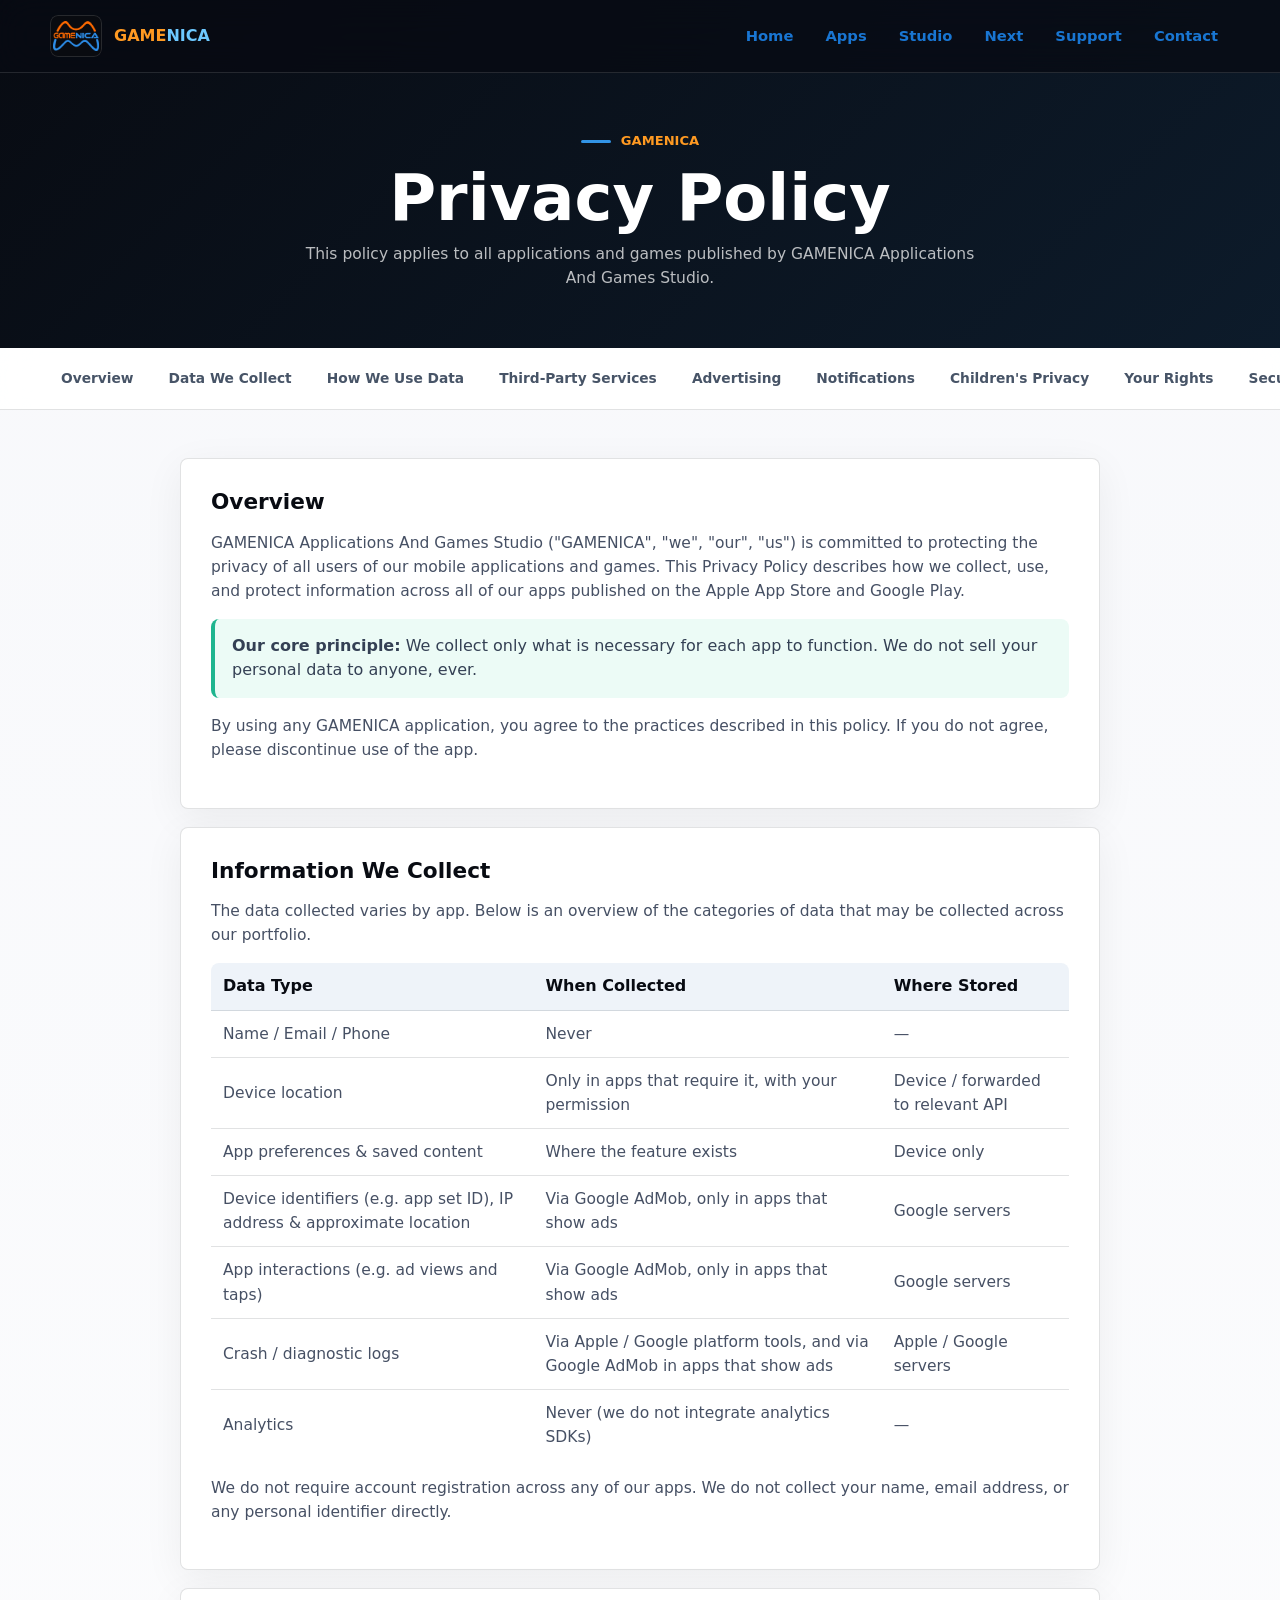
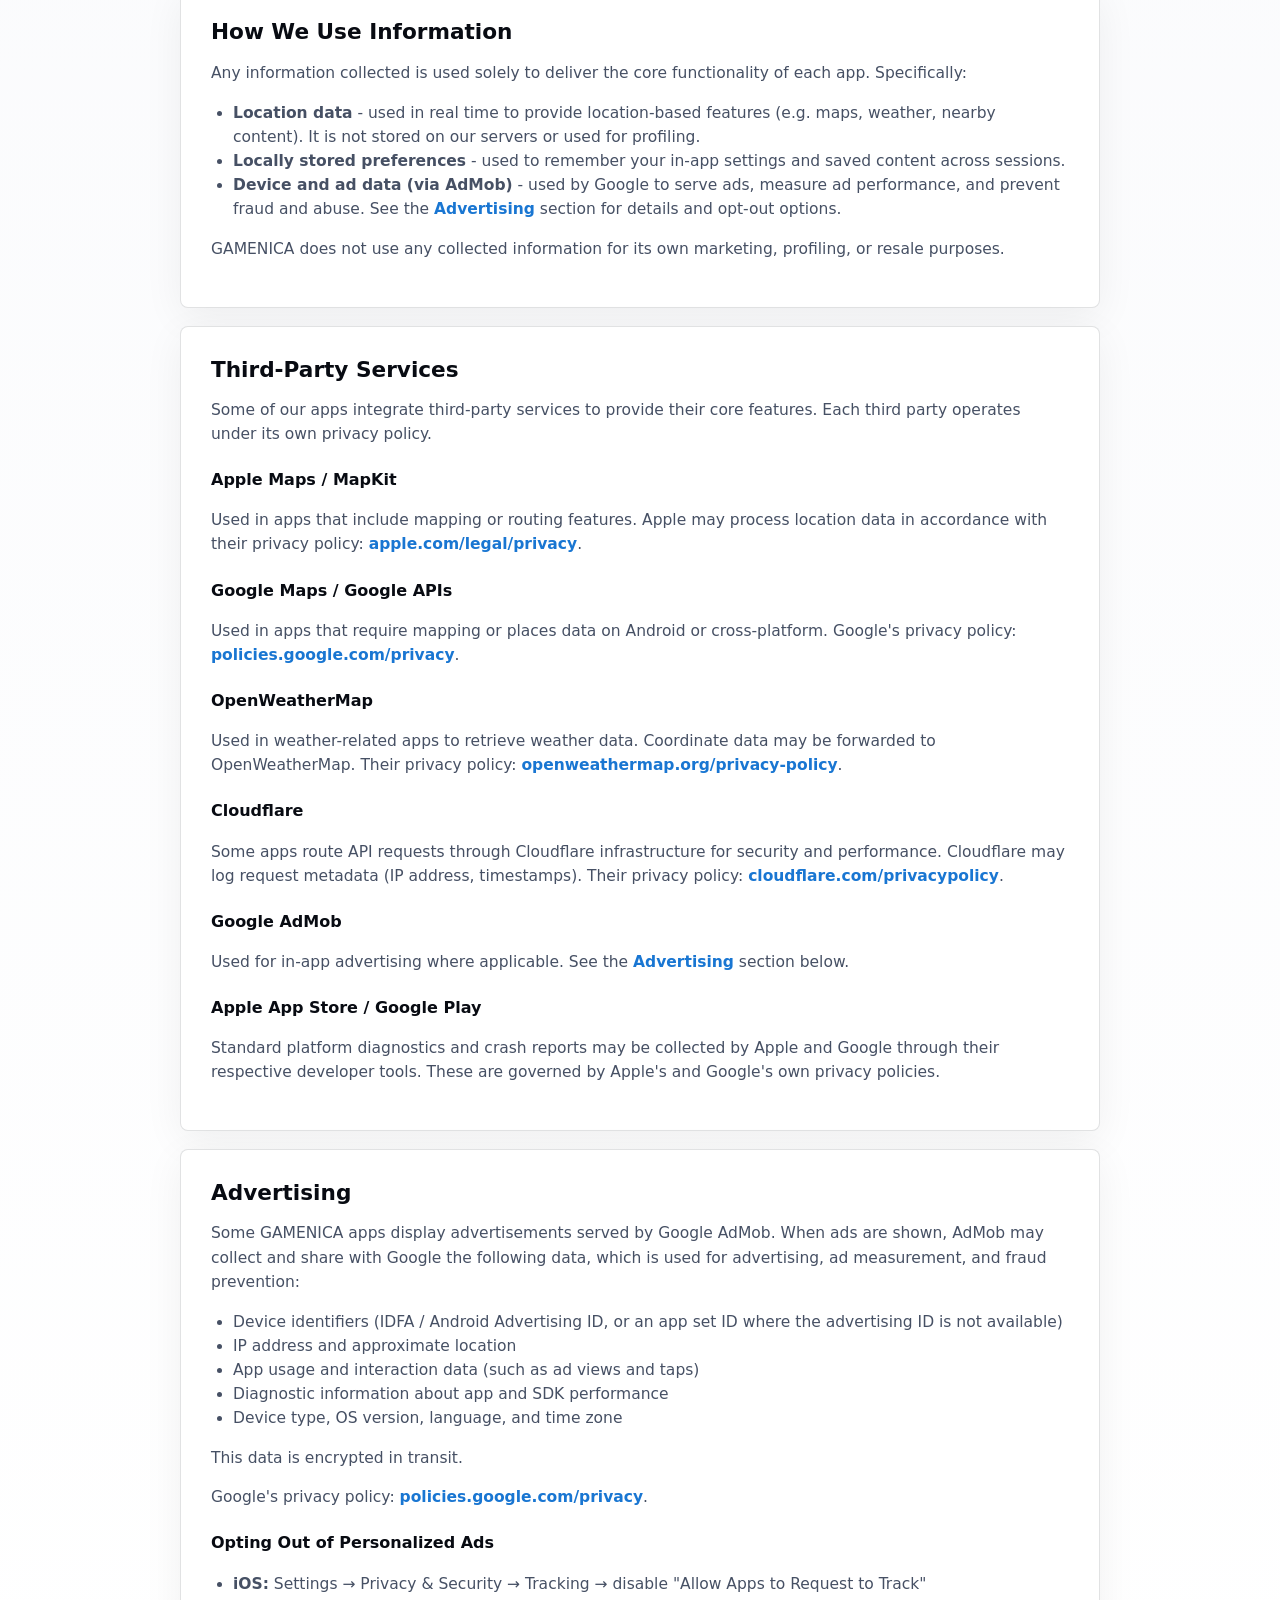
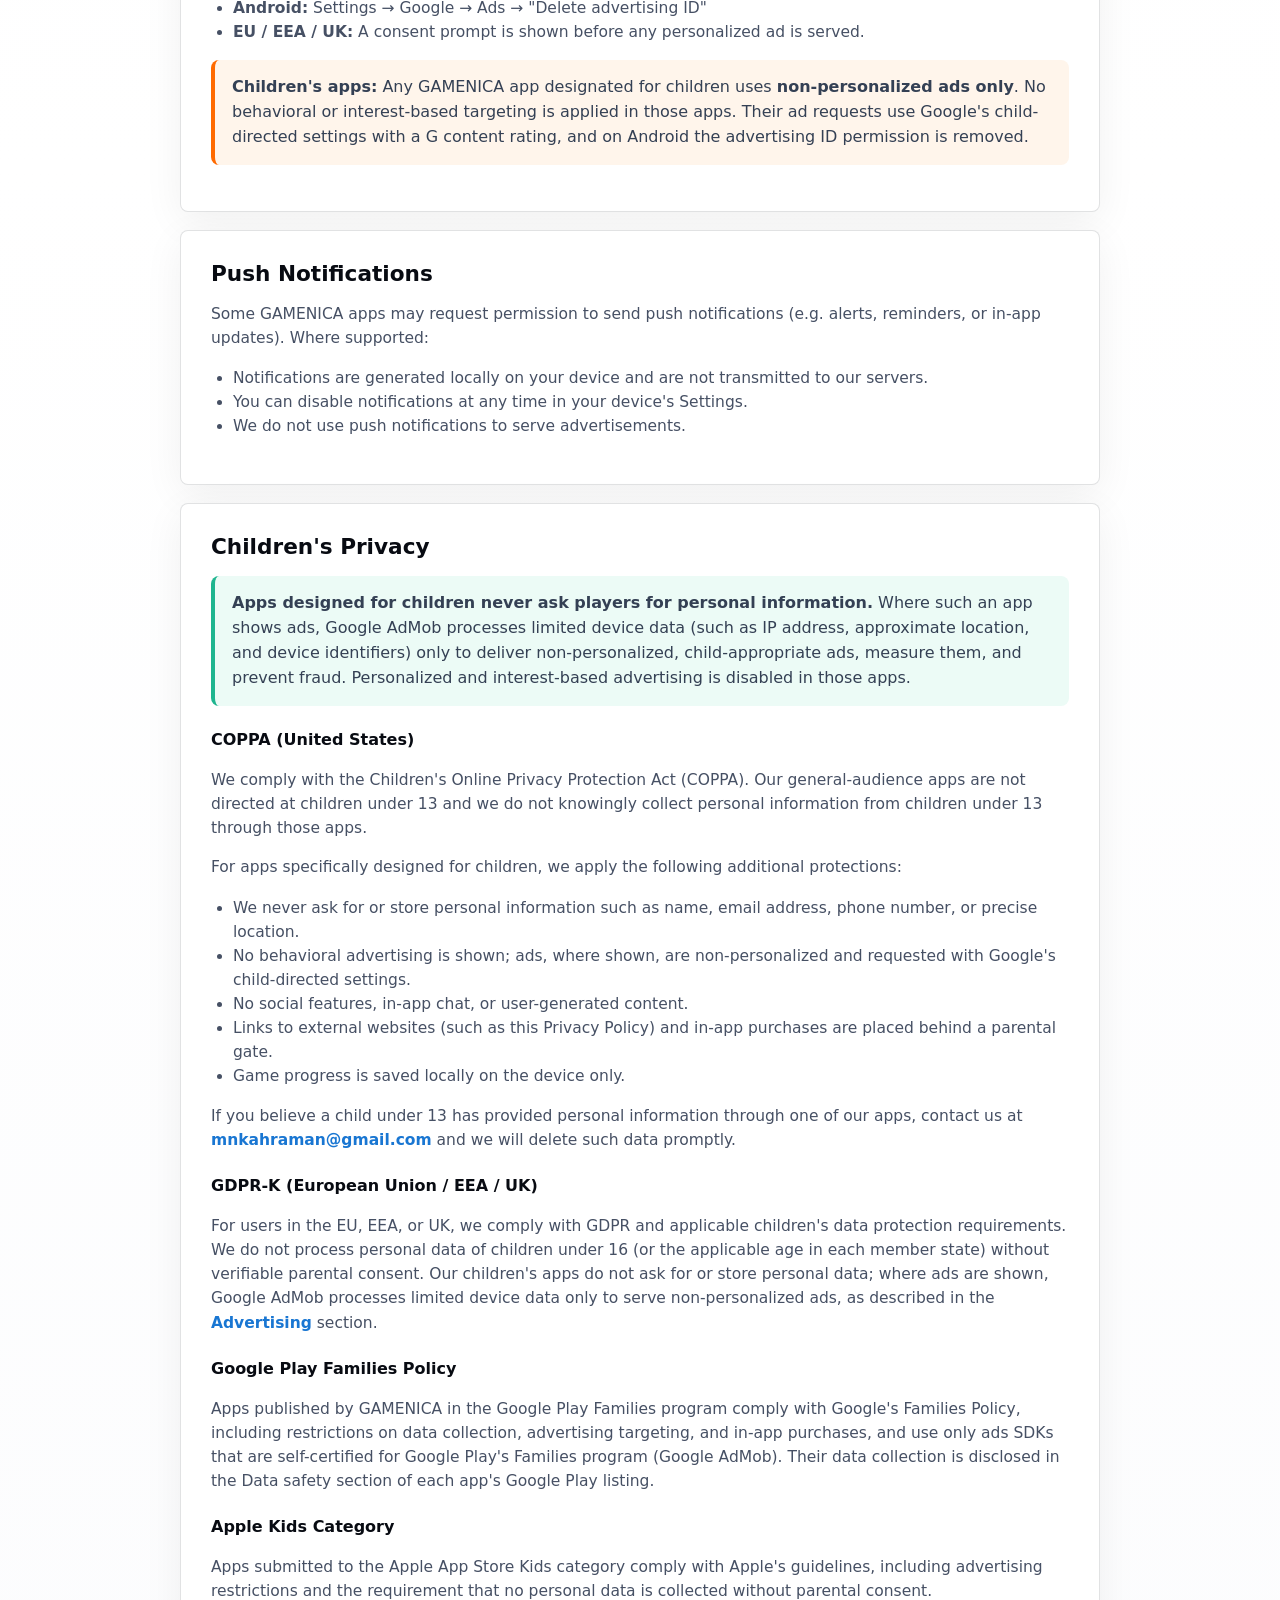
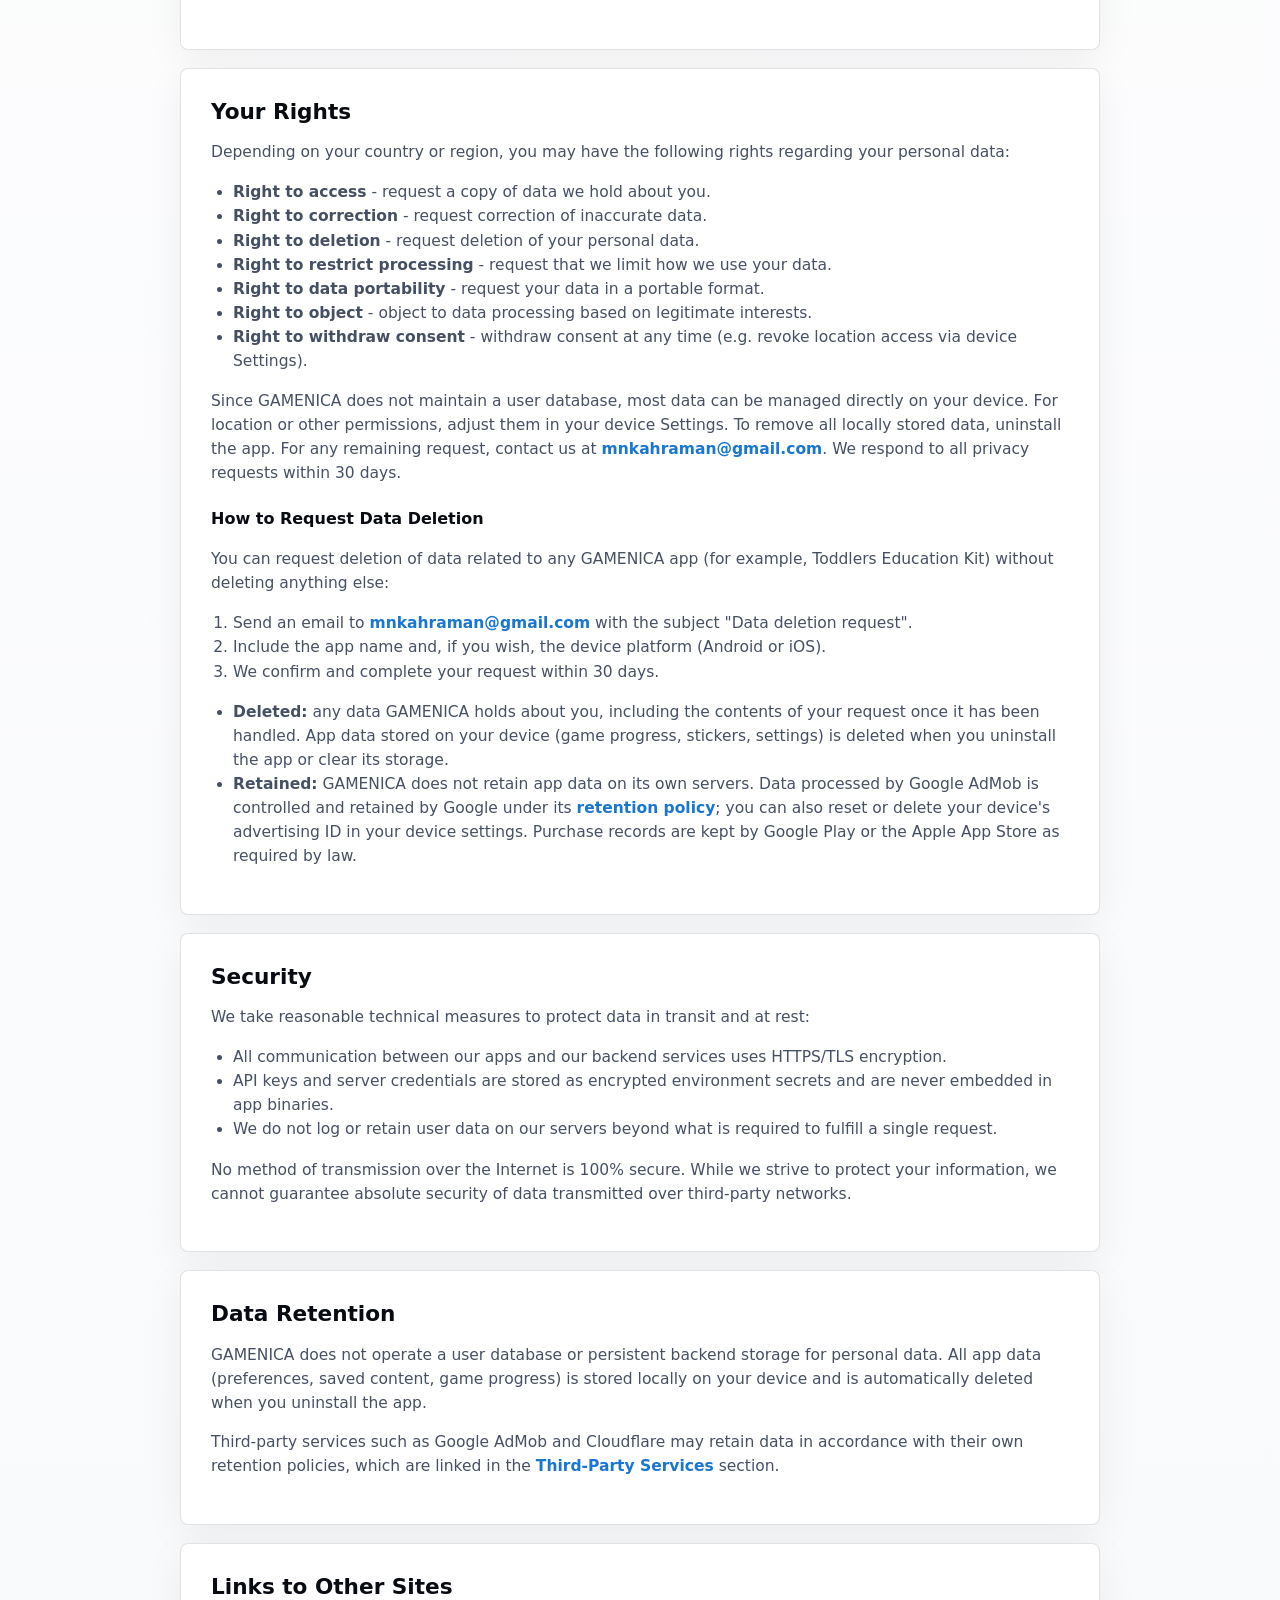
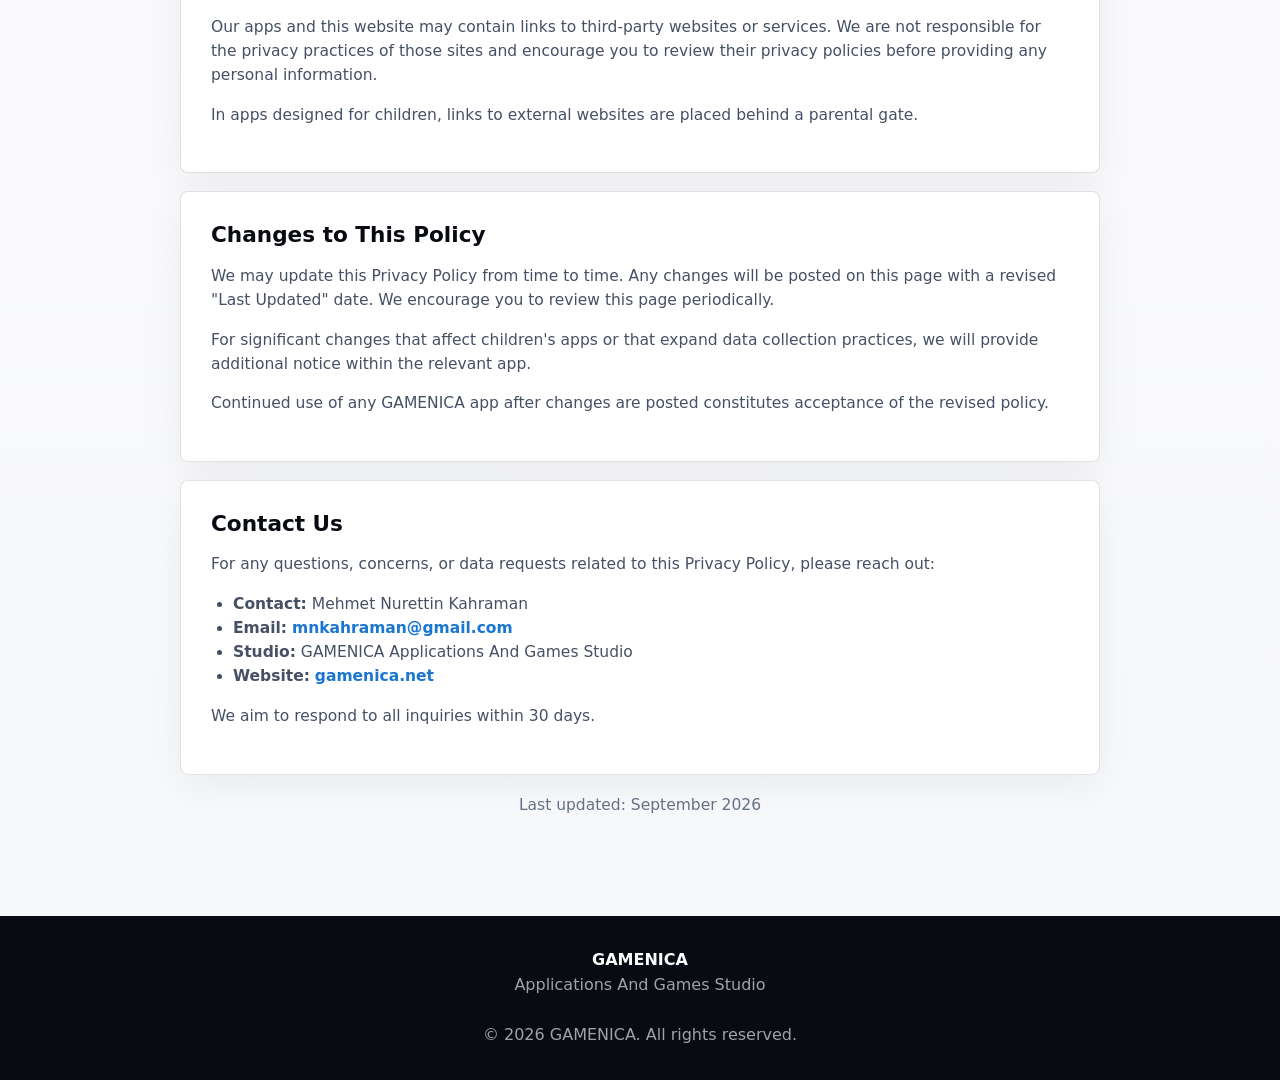
==== privacy-policy/index.html @ 8a1e7c51 "Privacy policy: align children's data wording with AdMob data disclosure - Children's apps: "collect" ====
<!DOCTYPE html>
<html lang="en">
<head>
  <meta charset="UTF-8" />
  <meta name="viewport" content="width=device-width, initial-scale=1.0" />
  <title>Privacy Policy | GAMENICA Applications And Games Studio</title>
  <link rel="icon" href="/gamenica1-Photoroom.png" type="image/png" />
  <link rel="apple-touch-icon" href="/gamenica1-Photoroom.png" />
  <link rel="stylesheet" href="/assets/site.css" />
</head>
<body class="privacy-page">

<header class="topbar" aria-label="Site header">
  <div class="topbar-inner">
    <a class="brand" href="/" aria-label="GAMENICA home">
      <img class="brand-mark brand-mark-logo" src="/gamenica1-Photoroom.png" alt="" />
      <span class="brand-word"><strong>GAME</strong><strong>NICA</strong></span>
    </a>
    <button class="menu-toggle" type="button" aria-label="Menu" aria-expanded="false" data-menu-toggle>
      <span></span>
    </button>
    <nav class="nav-links" aria-label="Primary navigation" data-nav-links>
      <a href="/">Home</a>
      <a href="/#apps">Apps</a>
      <a href="/#studio">Studio</a>
      <a href="/#next">Next</a>
      <a href="/support/">Support</a>
      <a href="#contact">Contact</a>
    </nav>
  </div>
</header>

<header class="privacy-hero">
  <div class="studio">GAMENICA</div>
  <h1>Privacy Policy</h1>
  <p>This policy applies to all applications and games published by GAMENICA Applications And Games Studio.</p>
</header>

<nav class="policy-nav">
  <a href="#overview">Overview</a>
  <a href="#data-collected">Data We Collect</a>
  <a href="#how-we-use">How We Use Data</a>
  <a href="#third-party">Third-Party Services</a>
  <a href="#advertising">Advertising</a>
  <a href="#notifications">Notifications</a>
  <a href="#childrens-privacy">Children's Privacy</a>
  <a href="#your-rights">Your Rights</a>
  <a href="#security">Security</a>
  <a href="#contact">Contact</a>
</nav>

<div class="container">

  <!-- OVERVIEW -->
  <div class="section" id="overview">
    <h2>Overview</h2>
    <p>GAMENICA Applications And Games Studio ("GAMENICA", "we", "our", "us") is committed to protecting the privacy of all users of our mobile applications and games. This Privacy Policy describes how we collect, use, and protect information across all of our apps published on the Apple App Store and Google Play.</p>
    <div class="highlight-box green">
      <strong>Our core principle:</strong> We collect only what is necessary for each app to function. We do not sell your personal data to anyone, ever.
    </div>
    <p>By using any GAMENICA application, you agree to the practices described in this policy. If you do not agree, please discontinue use of the app.</p>
  </div>

  <!-- DATA WE COLLECT -->
  <div class="section" id="data-collected">
    <h2>Information We Collect</h2>
    <p>The data collected varies by app. Below is an overview of the categories of data that may be collected across our portfolio.</p>

    <table>
      <tr>
        <th>Data Type</th>
        <th>When Collected</th>
        <th>Where Stored</th>
      </tr>
      <tr>
        <td>Name / Email / Phone</td>
        <td>Never</td>
        <td>&mdash;</td>
      </tr>
      <tr>
        <td>Device location</td>
        <td>Only in apps that require it, with your permission</td>
        <td>Device / forwarded to relevant API</td>
      </tr>
      <tr>
        <td>App preferences &amp; saved content</td>
        <td>Where the feature exists</td>
        <td>Device only</td>
      </tr>
      <tr>
        <td>Device identifiers (e.g. app set ID), IP address &amp; approximate location</td>
        <td>Via Google AdMob, only in apps that show ads</td>
        <td>Google servers</td>
      </tr>
      <tr>
        <td>App interactions (e.g. ad views and taps)</td>
        <td>Via Google AdMob, only in apps that show ads</td>
        <td>Google servers</td>
      </tr>
      <tr>
        <td>Crash / diagnostic logs</td>
        <td>Via Apple / Google platform tools, and via Google AdMob in apps that show ads</td>
        <td>Apple / Google servers</td>
      </tr>
      <tr>
        <td>Analytics</td>
        <td>Never (we do not integrate analytics SDKs)</td>
        <td>&mdash;</td>
      </tr>
    </table>

    <p>We do not require account registration across any of our apps. We do not collect your name, email address, or any personal identifier directly.</p>
  </div>

  <!-- HOW WE USE DATA -->
  <div class="section" id="how-we-use">
    <h2>How We Use Information</h2>
    <p>Any information collected is used solely to deliver the core functionality of each app. Specifically:</p>
    <ul>
      <li><strong>Location data</strong> - used in real time to provide location-based features (e.g. maps, weather, nearby content). It is not stored on our servers or used for profiling.</li>
      <li><strong>Locally stored preferences</strong> - used to remember your in-app settings and saved content across sessions.</li>
      <li><strong>Device and ad data (via AdMob)</strong> - used by Google to serve ads, measure ad performance, and prevent fraud and abuse. See the <a href="#advertising">Advertising</a> section for details and opt-out options.</li>
    </ul>
    <p>GAMENICA does not use any collected information for its own marketing, profiling, or resale purposes.</p>
  </div>

  <!-- THIRD-PARTY SERVICES -->
  <div class="section" id="third-party">
    <h2>Third-Party Services</h2>
    <p>Some of our apps integrate third-party services to provide their core features. Each third party operates under its own privacy policy.</p>

    <h3>Apple Maps / MapKit</h3>
    <p>Used in apps that include mapping or routing features. Apple may process location data in accordance with their privacy policy: <a href="https://www.apple.com/legal/privacy" target="_blank" rel="noopener">apple.com/legal/privacy</a>.</p>

    <h3>Google Maps / Google APIs</h3>
    <p>Used in apps that require mapping or places data on Android or cross-platform. Google's privacy policy: <a href="https://policies.google.com/privacy" target="_blank" rel="noopener">policies.google.com/privacy</a>.</p>

    <h3>OpenWeatherMap</h3>
    <p>Used in weather-related apps to retrieve weather data. Coordinate data may be forwarded to OpenWeatherMap. Their privacy policy: <a href="https://openweathermap.org/privacy-policy" target="_blank" rel="noopener">openweathermap.org/privacy-policy</a>.</p>

    <h3>Cloudflare</h3>
    <p>Some apps route API requests through Cloudflare infrastructure for security and performance. Cloudflare may log request metadata (IP address, timestamps). Their privacy policy: <a href="https://www.cloudflare.com/privacypolicy/" target="_blank" rel="noopener">cloudflare.com/privacypolicy</a>.</p>

    <h3>Google AdMob</h3>
    <p>Used for in-app advertising where applicable. See the <a href="#advertising">Advertising</a> section below.</p>

    <h3>Apple App Store / Google Play</h3>
    <p>Standard platform diagnostics and crash reports may be collected by Apple and Google through their respective developer tools. These are governed by Apple's and Google's own privacy policies.</p>
  </div>

  <!-- ADVERTISING -->
  <div class="section" id="advertising">
    <h2>Advertising</h2>
    <p>Some GAMENICA apps display advertisements served by Google AdMob. When ads are shown, AdMob may collect and share with Google the following data, which is used for advertising, ad measurement, and fraud prevention:</p>
    <ul>
      <li>Device identifiers (IDFA / Android Advertising ID, or an app set ID where the advertising ID is not available)</li>
      <li>IP address and approximate location</li>
      <li>App usage and interaction data (such as ad views and taps)</li>
      <li>Diagnostic information about app and SDK performance</li>
      <li>Device type, OS version, language, and time zone</li>
    </ul>
    <p>This data is encrypted in transit.</p>
    <p>Google's privacy policy: <a href="https://policies.google.com/privacy" target="_blank" rel="noopener">policies.google.com/privacy</a>.</p>

    <h3>Opting Out of Personalized Ads</h3>
    <ul>
      <li><strong>iOS:</strong> Settings &rarr; Privacy &amp; Security &rarr; Tracking &rarr; disable "Allow Apps to Request to Track"</li>
      <li><strong>Android:</strong> Settings &rarr; Google &rarr; Ads &rarr; "Delete advertising ID"</li>
      <li><strong>EU / EEA / UK:</strong> A consent prompt is shown before any personalized ad is served.</li>
    </ul>

    <div class="highlight-box orange">
      <strong>Children's apps:</strong> Any GAMENICA app designated for children uses <strong>non-personalized ads only</strong>. No behavioral or interest-based targeting is applied in those apps. Their ad requests use Google's child-directed settings with a G content rating, and on Android the advertising ID permission is removed.
    </div>
  </div>

  <!-- NOTIFICATIONS -->
  <div class="section" id="notifications">
    <h2>Push Notifications</h2>
    <p>Some GAMENICA apps may request permission to send push notifications (e.g. alerts, reminders, or in-app updates). Where supported:</p>
    <ul>
      <li>Notifications are generated locally on your device and are not transmitted to our servers.</li>
      <li>You can disable notifications at any time in your device's Settings.</li>
      <li>We do not use push notifications to serve advertisements.</li>
    </ul>
  </div>

  <!-- CHILDREN'S PRIVACY -->
  <div class="section" id="childrens-privacy">
    <h2>Children's Privacy</h2>

    <div class="highlight-box green">
      <strong>Apps designed for children never ask players for personal information.</strong> Where such an app shows ads, Google AdMob processes limited device data (such as IP address, approximate location, and device identifiers) only to deliver non-personalized, child-appropriate ads, measure them, and prevent fraud. Personalized and interest-based advertising is disabled in those apps.
    </div>

    <h3>COPPA (United States)</h3>
    <p>We comply with the Children's Online Privacy Protection Act (COPPA). Our general-audience apps are not directed at children under 13 and we do not knowingly collect personal information from children under 13 through those apps.</p>
    <p>For apps specifically designed for children, we apply the following additional protections:</p>
    <ul>
      <li>We never ask for or store personal information such as name, email address, phone number, or precise location.</li>
      <li>No behavioral advertising is shown; ads, where shown, are non-personalized and requested with Google's child-directed settings.</li>
      <li>No social features, in-app chat, or user-generated content.</li>
      <li>Links to external websites (such as this Privacy Policy) and in-app purchases are placed behind a parental gate.</li>
      <li>Game progress is saved locally on the device only.</li>
    </ul>
    <p>If you believe a child under 13 has provided personal information through one of our apps, contact us at <a href="mailto:mnkahraman@gmail.com">mnkahraman@gmail.com</a> and we will delete such data promptly.</p>

    <h3>GDPR-K (European Union / EEA / UK)</h3>
    <p>For users in the EU, EEA, or UK, we comply with GDPR and applicable children's data protection requirements. We do not process personal data of children under 16 (or the applicable age in each member state) without verifiable parental consent. Our children's apps do not ask for or store personal data; where ads are shown, Google AdMob processes limited device data only to serve non-personalized ads, as described in the <a href="#advertising">Advertising</a> section.</p>

    <h3>Google Play Families Policy</h3>
    <p>Apps published by GAMENICA in the Google Play Families program comply with Google's Families Policy, including restrictions on data collection, advertising targeting, and in-app purchases, and use only ads SDKs that are self-certified for Google Play's Families program (Google AdMob). Their data collection is disclosed in the Data safety section of each app's Google Play listing.</p>

    <h3>Apple Kids Category</h3>
    <p>Apps submitted to the Apple App Store Kids category comply with Apple's guidelines, including advertising restrictions and the requirement that no personal data is collected without parental consent.</p>
  </div>

  <!-- YOUR RIGHTS -->
  <div class="section" id="your-rights">
    <h2>Your Rights</h2>
    <p>Depending on your country or region, you may have the following rights regarding your personal data:</p>
    <ul>
      <li><strong>Right to access</strong> - request a copy of data we hold about you.</li>
      <li><strong>Right to correction</strong> - request correction of inaccurate data.</li>
      <li><strong>Right to deletion</strong> - request deletion of your personal data.</li>
      <li><strong>Right to restrict processing</strong> - request that we limit how we use your data.</li>
      <li><strong>Right to data portability</strong> - request your data in a portable format.</li>
      <li><strong>Right to object</strong> - object to data processing based on legitimate interests.</li>
      <li><strong>Right to withdraw consent</strong> - withdraw consent at any time (e.g. revoke location access via device Settings).</li>
    </ul>
    <p>Since GAMENICA does not maintain a user database, most data can be managed directly on your device. For location or other permissions, adjust them in your device Settings. To remove all locally stored data, uninstall the app. For any remaining request, contact us at <a href="mailto:mnkahraman@gmail.com">mnkahraman@gmail.com</a>. We respond to all privacy requests within 30 days.</p>

    <h3 id="data-deletion">How to Request Data Deletion</h3>
    <p>You can request deletion of data related to any GAMENICA app (for example, Toddlers Education Kit) without deleting anything else:</p>
    <ol>
      <li>Send an email to <a href="mailto:mnkahraman@gmail.com?subject=Data%20deletion%20request">mnkahraman@gmail.com</a> with the subject "Data deletion request".</li>
      <li>Include the app name and, if you wish, the device platform (Android or iOS).</li>
      <li>We confirm and complete your request within 30 days.</li>
    </ol>
    <ul>
      <li><strong>Deleted:</strong> any data GAMENICA holds about you, including the contents of your request once it has been handled. App data stored on your device (game progress, stickers, settings) is deleted when you uninstall the app or clear its storage.</li>
      <li><strong>Retained:</strong> GAMENICA does not retain app data on its own servers. Data processed by Google AdMob is controlled and retained by Google under its <a href="https://policies.google.com/technologies/retention" target="_blank" rel="noopener">retention policy</a>; you can also reset or delete your device's advertising ID in your device settings. Purchase records are kept by Google Play or the Apple App Store as required by law.</li>
    </ul>
  </div>

  <!-- SECURITY -->
  <div class="section" id="security">
    <h2>Security</h2>
    <p>We take reasonable technical measures to protect data in transit and at rest:</p>
    <ul>
      <li>All communication between our apps and our backend services uses HTTPS/TLS encryption.</li>
      <li>API keys and server credentials are stored as encrypted environment secrets and are never embedded in app binaries.</li>
      <li>We do not log or retain user data on our servers beyond what is required to fulfill a single request.</li>
    </ul>
    <p>No method of transmission over the Internet is 100% secure. While we strive to protect your information, we cannot guarantee absolute security of data transmitted over third-party networks.</p>
  </div>

  <!-- DATA RETENTION -->
  <div class="section">
    <h2>Data Retention</h2>
    <p>GAMENICA does not operate a user database or persistent backend storage for personal data. All app data (preferences, saved content, game progress) is stored locally on your device and is automatically deleted when you uninstall the app.</p>
    <p>Third-party services such as Google AdMob and Cloudflare may retain data in accordance with their own retention policies, which are linked in the <a href="#third-party">Third-Party Services</a> section.</p>
  </div>

  <!-- EXTERNAL LINKS -->
  <div class="section">
    <h2>Links to Other Sites</h2>
    <p>Our apps and this website may contain links to third-party websites or services. We are not responsible for the privacy practices of those sites and encourage you to review their privacy policies before providing any personal information.</p>
    <p>In apps designed for children, links to external websites are placed behind a parental gate.</p>
  </div>

  <!-- CHANGES -->
  <div class="section">
    <h2>Changes to This Policy</h2>
    <p>We may update this Privacy Policy from time to time. Any changes will be posted on this page with a revised "Last Updated" date. We encourage you to review this page periodically.</p>
    <p>For significant changes that affect children's apps or that expand data collection practices, we will provide additional notice within the relevant app.</p>
    <p>Continued use of any GAMENICA app after changes are posted constitutes acceptance of the revised policy.</p>
  </div>

  <!-- CONTACT -->
  <div class="section" id="contact">
    <h2>Contact Us</h2>
    <p>For any questions, concerns, or data requests related to this Privacy Policy, please reach out:</p>
    <ul>
      <li><strong>Contact:</strong> Mehmet Nurettin Kahraman</li>
      <li><strong>Email:</strong> <a href="mailto:mnkahraman@gmail.com">mnkahraman@gmail.com</a></li>
      <li><strong>Studio:</strong> GAMENICA Applications And Games Studio</li>
      <li><strong>Website:</strong> <a href="https://gamenica.net" target="_blank" rel="noopener">gamenica.net</a></li>
    </ul>
    <p>We aim to respond to all inquiries within 30 days.</p>
  </div>

  <p class="updated">Last updated: September 2026</p>

</div>

<footer>
  <strong>GAMENICA</strong><br>
  <span>Applications And Games Studio</span><br><br>
  <span>&copy; 2026 GAMENICA. All rights reserved.</span>
</footer>

<script src="/assets/site.js"></script>
</body>
</html>
---- assets/site.css ----
:root {
  --ink: #080b12;
  --ink-2: #101521;
  --paper: #f7f8fb;
  --white: #ffffff;
  --muted: #667085;
  --line: rgba(10, 16, 28, 0.12);
  --orange: #ff6a00;
  --orange-2: #ff9a22;
  --blue: #3294e6;
  --blue-2: #6dc8ff;
  --green: #1fb58f;
  --violet: #7357ff;
  --shadow: 0 22px 70px rgba(8, 11, 18, 0.14);
}

* {
  box-sizing: border-box;
}

html {
  scroll-behavior: smooth;
}

body {
  margin: 0;
  font-family: Inter, ui-sans-serif, system-ui, -apple-system, BlinkMacSystemFont, "Segoe UI", sans-serif;
  color: var(--ink);
  background: var(--paper);
  line-height: 1.55;
}

body.menu-open {
  overflow: hidden;
}

a {
  color: inherit;
  text-decoration: none;
}

img,
svg {
  max-width: 100%;
  display: block;
}

button,
input {
  font: inherit;
}

.site-shell {
  min-height: 100vh;
  overflow: hidden;
}

.topbar {
  position: fixed;
  top: 0;
  left: 0;
  right: 0;
  z-index: 40;
  border-bottom: 1px solid rgba(255, 255, 255, 0.12);
  background: rgba(8, 11, 18, 0.72);
  backdrop-filter: blur(18px);
  color: var(--white);
}

.topbar-inner {
  width: min(1180px, calc(100% - 32px));
  height: 72px;
  margin: 0 auto;
  display: flex;
  align-items: center;
  justify-content: space-between;
  gap: 22px;
}

.brand {
  display: inline-flex;
  align-items: center;
  gap: 12px;
  min-width: 0;
  font-weight: 900;
}

.brand-mark {
  width: 42px;
  height: 42px;
  border-radius: 8px;
  background: #090b10;
  padding: 6px;
  box-shadow: inset 0 0 0 1px rgba(255, 255, 255, 0.12);
}

.brand-mark-logo {
  width: 52px;
  object-fit: contain;
  padding: 3px;
}

.brand-word {
  font-size: 1rem;
  letter-spacing: 0;
}

.brand-word strong:first-child {
  color: var(--orange-2);
}

.brand-word strong:last-child {
  color: var(--blue-2);
}

.nav-links {
  display: flex;
  align-items: center;
  gap: 8px;
}

.nav-links a {
  padding: 10px 12px;
  border-radius: 8px;
  color: rgba(255, 255, 255, 0.76);
  font-size: 0.92rem;
  font-weight: 750;
}

.nav-links a:hover,
.nav-links a:focus-visible {
  color: var(--white);
  background: rgba(255, 255, 255, 0.1);
}

.menu-toggle {
  display: none;
  width: 44px;
  height: 44px;
  border: 1px solid rgba(255, 255, 255, 0.18);
  border-radius: 8px;
  background: rgba(255, 255, 255, 0.08);
  color: var(--white);
  cursor: pointer;
}

.menu-toggle span,
.menu-toggle::before,
.menu-toggle::after {
  content: "";
  display: block;
  width: 20px;
  height: 2px;
  margin: 5px auto;
  background: currentColor;
  border-radius: 99px;
}

.hero {
  position: relative;
  min-height: 88vh;
  display: grid;
  align-items: center;
  padding: 112px 0 70px;
  color: var(--white);
  background:
    linear-gradient(180deg, rgba(8, 11, 18, 0.86), rgba(8, 11, 18, 0.72) 45%, rgba(8, 11, 18, 0.94)),
    #080b12;
}

#playfield {
  position: absolute;
  inset: 0;
  width: 100%;
  height: 100%;
  pointer-events: none;
}

.hero::after {
  content: "";
  position: absolute;
  inset: auto 0 0;
  height: 190px;
  background: linear-gradient(180deg, rgba(8, 11, 18, 0), var(--paper));
}

.hero-content {
  position: relative;
  z-index: 2;
  width: min(1180px, calc(100% - 32px));
  margin: 0 auto;
  padding-top: 20px;
}

.hero-logo {
  width: min(420px, 78vw);
  margin-bottom: 30px;
  filter: drop-shadow(0 24px 46px rgba(0, 0, 0, 0.46));
}

.eyebrow {
  display: inline-flex;
  align-items: center;
  gap: 9px;
  margin: 0 0 18px;
  color: rgba(255, 255, 255, 0.78);
  font-size: 0.86rem;
  font-weight: 800;
  text-transform: uppercase;
}

.eyebrow::before {
  content: "";
  width: 34px;
  height: 3px;
  border-radius: 99px;
  background: linear-gradient(90deg, var(--orange), var(--blue));
}

.hero h1 {
  max-width: 860px;
  margin: 0;
  font-size: clamp(3.2rem, 8vw, 7.7rem);
  line-height: 0.92;
  letter-spacing: 0;
}

.hero h1 span {
  color: var(--blue-2);
}

.hero-copy {
  max-width: 700px;
  margin: 24px 0 0;
  color: rgba(255, 255, 255, 0.8);
  font-size: 1.16rem;
}

.hero-actions {
  display: flex;
  flex-wrap: wrap;
  gap: 12px;
  margin-top: 34px;
}

.btn {
  display: inline-flex;
  align-items: center;
  justify-content: center;
  min-height: 48px;
  padding: 12px 18px;
  border: 1px solid transparent;
  border-radius: 8px;
  font-weight: 850;
  cursor: pointer;
  transition: transform 180ms ease, border-color 180ms ease, background 180ms ease;
}

.btn:hover {
  transform: translateY(-2px);
}

.btn-primary {
  background: linear-gradient(135deg, var(--orange), var(--orange-2));
  color: #180800;
  box-shadow: 0 18px 46px rgba(255, 106, 0, 0.32);
}

.btn-secondary {
  color: var(--white);
  border-color: rgba(255, 255, 255, 0.18);
  background: rgba(255, 255, 255, 0.08);
}

.btn-blue {
  color: #041322;
  background: linear-gradient(135deg, var(--blue), var(--blue-2));
}

.hero-metrics {
  display: grid;
  grid-template-columns: repeat(3, minmax(0, 1fr));
  gap: 12px;
  width: min(650px, 100%);
  margin-top: 52px;
}

.metric {
  border-left: 3px solid var(--blue);
  padding: 10px 0 10px 14px;
}

.metric:nth-child(2) {
  border-left-color: var(--orange);
}

.metric:nth-child(3) {
  border-left-color: var(--green);
}

.metric strong {
  display: block;
  color: var(--white);
  font-size: 1.4rem;
}

.metric span {
  color: rgba(255, 255, 255, 0.62);
  font-size: 0.88rem;
}

.section {
  padding: 88px 0;
}

.section.dark {
  background: var(--ink);
  color: var(--white);
}

.wrap {
  width: min(1180px, calc(100% - 32px));
  margin: 0 auto;
}

.section-head {
  display: flex;
  align-items: end;
  justify-content: space-between;
  gap: 30px;
  margin-bottom: 34px;
}

.kicker {
  margin: 0 0 10px;
  color: var(--orange);
  font-weight: 900;
  text-transform: uppercase;
  font-size: 0.8rem;
}

.section h2 {
  margin: 0;
  max-width: 720px;
  font-size: clamp(2rem, 4vw, 4rem);
  line-height: 1;
  letter-spacing: 0;
}

.section-lead {
  max-width: 440px;
  margin: 0;
  color: var(--muted);
}

.dark .section-lead {
  color: rgba(255, 255, 255, 0.64);
}

.filters {
  display: flex;
  flex-wrap: wrap;
  gap: 10px;
  margin-bottom: 24px;
}

.filter-btn {
  min-height: 40px;
  border: 1px solid var(--line);
  border-radius: 8px;
  padding: 8px 13px;
  background: var(--white);
  color: var(--ink);
  font-weight: 850;
  cursor: pointer;
}

.filter-btn.is-active {
  background: var(--ink);
  color: var(--white);
  border-color: var(--ink);
}

.app-grid {
  display: grid;
  grid-template-columns: repeat(3, minmax(0, 1fr));
  gap: 16px;
}

.app-card {
  position: relative;
  min-height: 360px;
  display: flex;
  flex-direction: column;
  gap: 18px;
  padding: 22px;
  border: 1px solid var(--line);
  border-radius: 8px;
  background: var(--white);
  box-shadow: 0 8px 30px rgba(8, 11, 18, 0.07);
  overflow: hidden;
}

.app-card::before {
  content: "";
  position: absolute;
  inset: 0 0 auto;
  height: 7px;
  background: linear-gradient(90deg, var(--card-a), var(--card-b));
}

.app-card[hidden] {
  display: none;
}

.app-icon {
  width: 70px;
  height: 70px;
  display: grid;
  place-items: center;
  border-radius: 8px;
  color: var(--white);
  background: linear-gradient(135deg, var(--card-a), var(--card-b));
  box-shadow: 0 16px 36px color-mix(in srgb, var(--card-a) 30%, transparent);
}

.app-icon svg {
  width: 38px;
  height: 38px;
  stroke-width: 1.9;
}

.app-icon-image {
  object-fit: cover;
  background: var(--white);
  padding: 0;
}

.app-meta {
  display: flex;
  flex-wrap: wrap;
  gap: 7px;
}

.pill {
  display: inline-flex;
  align-items: center;
  min-height: 25px;
  padding: 4px 8px;
  border-radius: 8px;
  background: rgba(8, 11, 18, 0.06);
  color: #475467;
  font-size: 0.78rem;
  font-weight: 800;
}

.app-card h3 {
  margin: 0;
  font-size: 1.45rem;
  line-height: 1.1;
  letter-spacing: 0;
}

.app-card p {
  margin: 0;
  color: #586174;
}

.card-actions {
  display: flex;
  flex-wrap: wrap;
  gap: 9px;
  margin-top: auto;
}

.store-link {
  display: inline-flex;
  align-items: center;
  min-height: 40px;
  padding: 9px 12px;
  border-radius: 8px;
  background: var(--ink);
  color: var(--white);
  font-size: 0.9rem;
  font-weight: 850;
}

.store-link.light {
  background: rgba(8, 11, 18, 0.06);
  color: var(--ink);
}

.studio-band {
  display: grid;
  grid-template-columns: 0.9fr 1.1fr;
  gap: 42px;
  align-items: center;
}

.device-wall {
  min-height: 470px;
  position: relative;
}

.phone {
  position: absolute;
  width: 210px;
  height: 420px;
  border: 10px solid #171d2a;
  border-radius: 34px;
  background: #101521;
  box-shadow: var(--shadow);
  overflow: hidden;
}

.phone::before {
  content: "";
  position: absolute;
  top: 10px;
  left: 50%;
  width: 62px;
  height: 7px;
  transform: translateX(-50%);
  border-radius: 99px;
  background: rgba(255, 255, 255, 0.22);
  z-index: 2;
}

.phone-one {
  left: 2%;
  top: 20px;
  transform: rotate(-7deg);
}

.phone-two {
  left: 32%;
  top: 0;
  transform: rotate(4deg);
}

.phone-three {
  right: 0;
  top: 42px;
  transform: rotate(8deg);
}

.screen {
  position: absolute;
  inset: 0;
  display: grid;
  align-content: end;
  padding: 24px;
  color: var(--white);
}

.screen.fireworks {
  background:
    radial-gradient(circle at 28% 24%, #ffd166 0 4px, transparent 5px),
    radial-gradient(circle at 72% 18%, #6dc8ff 0 5px, transparent 6px),
    linear-gradient(160deg, #150d35, #111521 55%, #ff6a00);
}

.screen.learning {
  background:
    linear-gradient(135deg, rgba(50, 148, 230, 0.95), rgba(31, 181, 143, 0.86)),
    repeating-linear-gradient(90deg, transparent 0 28px, rgba(255, 255, 255, 0.18) 28px 30px);
}

.screen.music {
  background:
    linear-gradient(145deg, rgba(255, 106, 0, 0.94), rgba(115, 87, 255, 0.88)),
    repeating-linear-gradient(0deg, rgba(255, 255, 255, 0.15) 0 10px, transparent 10px 26px);
}

.screen strong {
  font-size: 1.45rem;
  line-height: 1.05;
}

.screen span {
  color: rgba(255, 255, 255, 0.72);
  font-weight: 800;
}

.studio-copy p {
  color: rgba(255, 255, 255, 0.67);
  font-size: 1.05rem;
}

.capabilities {
  display: grid;
  grid-template-columns: repeat(2, minmax(0, 1fr));
  gap: 12px;
  margin-top: 28px;
}

.capability {
  border: 1px solid rgba(255, 255, 255, 0.12);
  border-radius: 8px;
  padding: 16px;
  background: rgba(255, 255, 255, 0.05);
}

.capability strong {
  display: block;
  margin-bottom: 5px;
}

.capability span {
  color: rgba(255, 255, 255, 0.6);
}

.roadmap {
  display: grid;
  grid-template-columns: repeat(4, minmax(0, 1fr));
  gap: 14px;
}

.roadmap-item {
  min-height: 210px;
  border-radius: 8px;
  padding: 20px;
  color: var(--white);
  background: var(--ink);
  overflow: hidden;
  position: relative;
}

.roadmap-item::after {
  content: "";
  position: absolute;
  left: 20px;
  right: 20px;
  bottom: 20px;
  height: 8px;
  border-radius: 99px;
  background: linear-gradient(90deg, var(--card-a), var(--card-b));
}

.roadmap-item h3 {
  margin: 0 0 12px;
  font-size: 1.2rem;
}

.roadmap-item p {
  margin: 0;
  color: rgba(255, 255, 255, 0.64);
}

.contact-band {
  padding: 74px 0;
  color: var(--white);
  background:
    linear-gradient(135deg, rgba(8, 11, 18, 0.96), rgba(14, 25, 39, 0.94)),
    #080b12;
}

.contact-inner {
  display: flex;
  align-items: center;
  justify-content: space-between;
  gap: 28px;
}

.contact-inner h2 {
  margin: 0;
  max-width: 740px;
  font-size: clamp(2rem, 4vw, 4rem);
  line-height: 1;
  letter-spacing: 0;
}

.footer {
  background: var(--ink);
  color: rgba(255, 255, 255, 0.62);
  border-top: 1px solid rgba(255, 255, 255, 0.1);
}

.footer-inner {
  width: min(1180px, calc(100% - 32px));
  margin: 0 auto;
  padding: 30px 0;
  display: flex;
  justify-content: space-between;
  gap: 18px;
}

.footer a {
  color: var(--white);
  font-weight: 800;
}

.reveal {
  opacity: 0;
  transform: translateY(24px);
  transition: opacity 520ms ease, transform 520ms ease;
}

.reveal.is-visible {
  opacity: 1;
  transform: translateY(0);
}

.privacy-page {
  background:
    linear-gradient(180deg, #f7f8fb 0, #ffffff 45%, #f7f8fb 100%);
  color: var(--ink);
}

.privacy-page .privacy-hero {
  padding: 126px 24px 58px;
  color: var(--white);
  text-align: center;
  background:
    linear-gradient(135deg, rgba(8, 11, 18, 0.95), rgba(13, 28, 44, 0.94)),
    #080b12;
}

.privacy-page .privacy-hero .studio {
  display: inline-flex;
  align-items: center;
  gap: 10px;
  margin-bottom: 14px;
  color: var(--orange-2);
  font-size: 0.82rem;
  font-weight: 900;
  text-transform: uppercase;
}

.privacy-page .privacy-hero .studio::before {
  content: "";
  width: 30px;
  height: 3px;
  border-radius: 99px;
  background: var(--blue);
}

.privacy-page .privacy-hero h1 {
  margin: 0 0 12px;
  font-size: clamp(2.5rem, 5vw, 4.8rem);
  line-height: 1;
  letter-spacing: 0;
}

.privacy-page .privacy-hero p {
  max-width: 680px;
  margin: 0 auto;
  color: rgba(255, 255, 255, 0.72);
}

.privacy-page .policy-nav {
  position: sticky;
  top: 72px;
  z-index: 12;
  padding: 12px max(16px, calc((100vw - 1180px) / 2));
  overflow-x: auto;
  white-space: nowrap;
  background: rgba(255, 255, 255, 0.88);
  border-bottom: 1px solid var(--line);
  backdrop-filter: blur(16px);
}

.privacy-page .policy-nav a {
  display: inline-flex;
  align-items: center;
  min-height: 36px;
  margin-right: 8px;
  padding: 8px 11px;
  border-radius: 8px;
  color: #475467;
  font-size: 0.86rem;
  font-weight: 850;
}

.privacy-page .policy-nav a:hover {
  color: var(--ink);
  background: rgba(8, 11, 18, 0.06);
}

.privacy-page .container {
  width: min(920px, calc(100% - 32px));
  margin: 48px auto 0;
  padding-bottom: 84px;
}

.privacy-page .section {
  margin-bottom: 18px;
  padding: 30px;
  border: 1px solid var(--line);
  border-radius: 8px;
  background: var(--white);
  box-shadow: 0 10px 40px rgba(8, 11, 18, 0.06);
}

.privacy-page h2 {
  margin: 0 0 14px;
  color: var(--ink);
  font-size: 1.35rem;
  line-height: 1.2;
}

.privacy-page h3 {
  margin: 22px 0 8px;
  font-size: 1rem;
}

.privacy-page p,
.privacy-page li,
.privacy-page td {
  color: #465064;
  font-size: 0.97rem;
}

.privacy-page a {
  color: #1976d2;
  font-weight: 750;
}

.privacy-page ul,
.privacy-page ol {
  padding-left: 22px;
}

.privacy-page table {
  width: 100%;
  margin: 16px 0;
  border-collapse: collapse;
  overflow: hidden;
  border-radius: 8px;
}

.privacy-page th {
  text-align: left;
  padding: 11px 12px;
  color: var(--ink);
  background: #eef3f9;
}

.privacy-page td {
  padding: 11px 12px;
  border-top: 1px solid var(--line);
}

.highlight-box {
  margin: 16px 0;
  padding: 15px 17px;
  border-left: 4px solid var(--blue);
  border-radius: 8px;
  background: #eef6ff;
  color: #344054;
}

.highlight-box.green {
  border-left-color: var(--green);
  background: #ecfbf6;
}

.highlight-box.orange {
  border-left-color: var(--orange);
  background: #fff5eb;
}

.privacy-page .updated {
  text-align: center;
  color: var(--muted);
}

.privacy-page footer {
  padding: 32px 24px;
  text-align: center;
  color: rgba(255, 255, 255, 0.62);
  background: var(--ink);
}

.privacy-page footer strong {
  color: var(--white);
}

.support-grid {
  display: grid;
  grid-template-columns: repeat(2, minmax(0, 1fr));
  gap: 16px;
}

.support-card {
  border: 1px solid var(--line);
  border-radius: 8px;
  padding: 22px;
  background: var(--white);
  box-shadow: 0 10px 40px rgba(8, 11, 18, 0.06);
}

.support-card h2,
.support-card h3 {
  margin-top: 0;
}

.support-app-list {
  display: grid;
  grid-template-columns: repeat(2, minmax(0, 1fr));
  gap: 12px;
  margin-top: 16px;
}

.support-app {
  display: grid;
  grid-template-columns: 54px 1fr;
  gap: 12px;
  align-items: center;
  min-height: 76px;
  padding: 11px;
  border: 1px solid var(--line);
  border-radius: 8px;
  background: #fbfcff;
}

.support-app img {
  width: 54px;
  height: 54px;
  border-radius: 8px;
  object-fit: cover;
}

.support-app strong {
  display: block;
  color: var(--ink);
  line-height: 1.15;
}

.support-app span {
  display: block;
  margin-top: 4px;
  color: var(--muted);
  font-size: 0.86rem;
}

@media (max-width: 960px) {
  .section-head,
  .studio-band,
  .contact-inner {
    grid-template-columns: 1fr;
    display: grid;
  }

  .app-grid,
  .roadmap,
  .support-app-list {
    grid-template-columns: repeat(2, minmax(0, 1fr));
  }

  .device-wall {
    min-height: 430px;
  }

  .phone {
    width: 180px;
    height: 360px;
  }
}

@media (max-width: 720px) {
  .topbar-inner {
    height: 66px;
  }

  .menu-toggle {
    display: block;
  }

  .nav-links {
    position: fixed;
    inset: 66px 0 auto;
    display: none;
    padding: 16px;
    background: rgba(8, 11, 18, 0.96);
    border-bottom: 1px solid rgba(255, 255, 255, 0.12);
  }

  .nav-links.is-open {
    display: grid;
  }

  .nav-links a {
    min-height: 44px;
  }

  .hero {
    min-height: 88vh;
    padding-top: 98px;
  }

  .hero h1 {
    font-size: 3.3rem;
  }

  .hero-copy {
    font-size: 1.03rem;
  }

  .hero-metrics,
  .app-grid,
  .roadmap,
  .capabilities,
  .support-grid,
  .support-app-list {
    grid-template-columns: 1fr;
  }

  .section {
    padding: 64px 0;
  }

  .app-card {
    min-height: 330px;
  }

  .device-wall {
    min-height: 360px;
  }

  .phone {
    width: 145px;
    height: 292px;
    border-width: 8px;
  }

  .phone-two {
    left: 28%;
  }

  .footer-inner {
    display: grid;
  }

  .privacy-page .privacy-hero {
    padding-top: 104px;
  }

  .privacy-page .policy-nav {
    top: 66px;
  }

  .privacy-page .section {
    padding: 22px;
  }
}

@media (prefers-reduced-motion: reduce) {
  *,
  *::before,
  *::after {
    scroll-behavior: auto !important;
    transition-duration: 0.001ms !important;
    animation-duration: 0.001ms !important;
  }
}
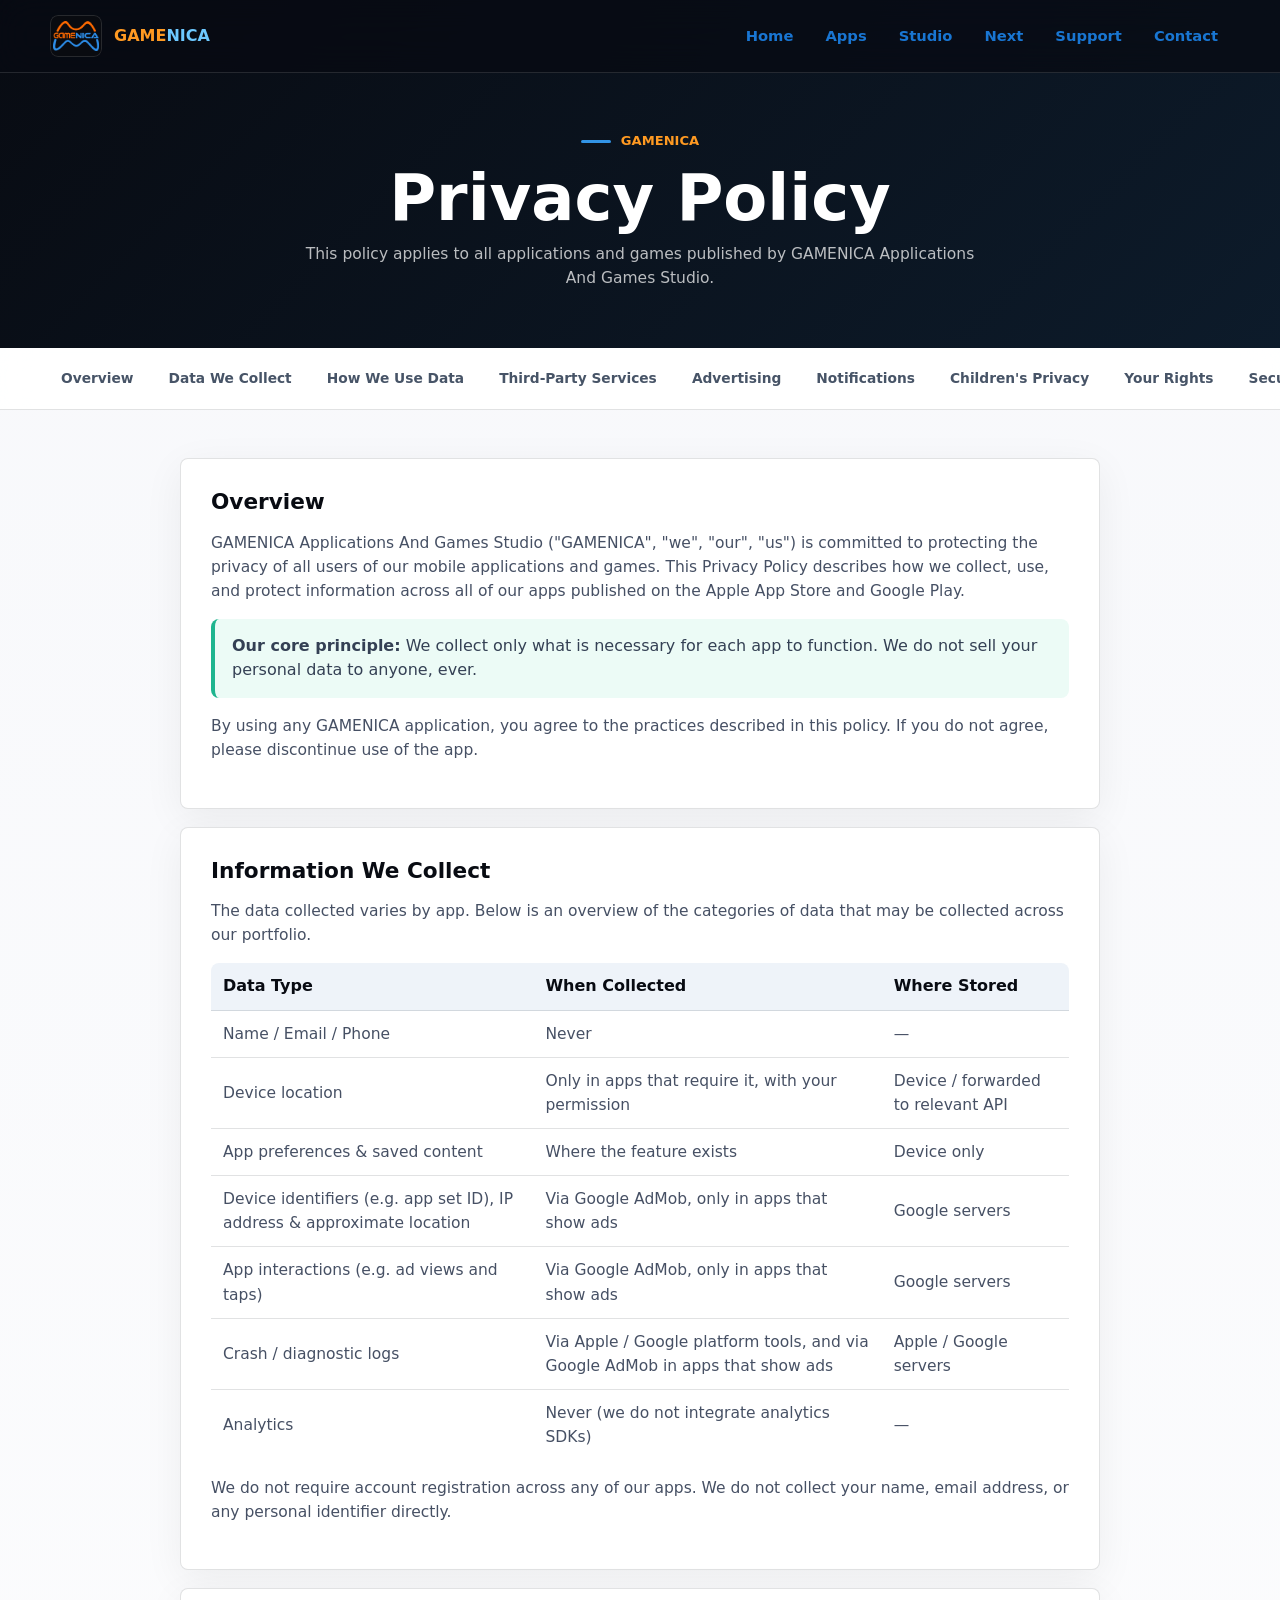
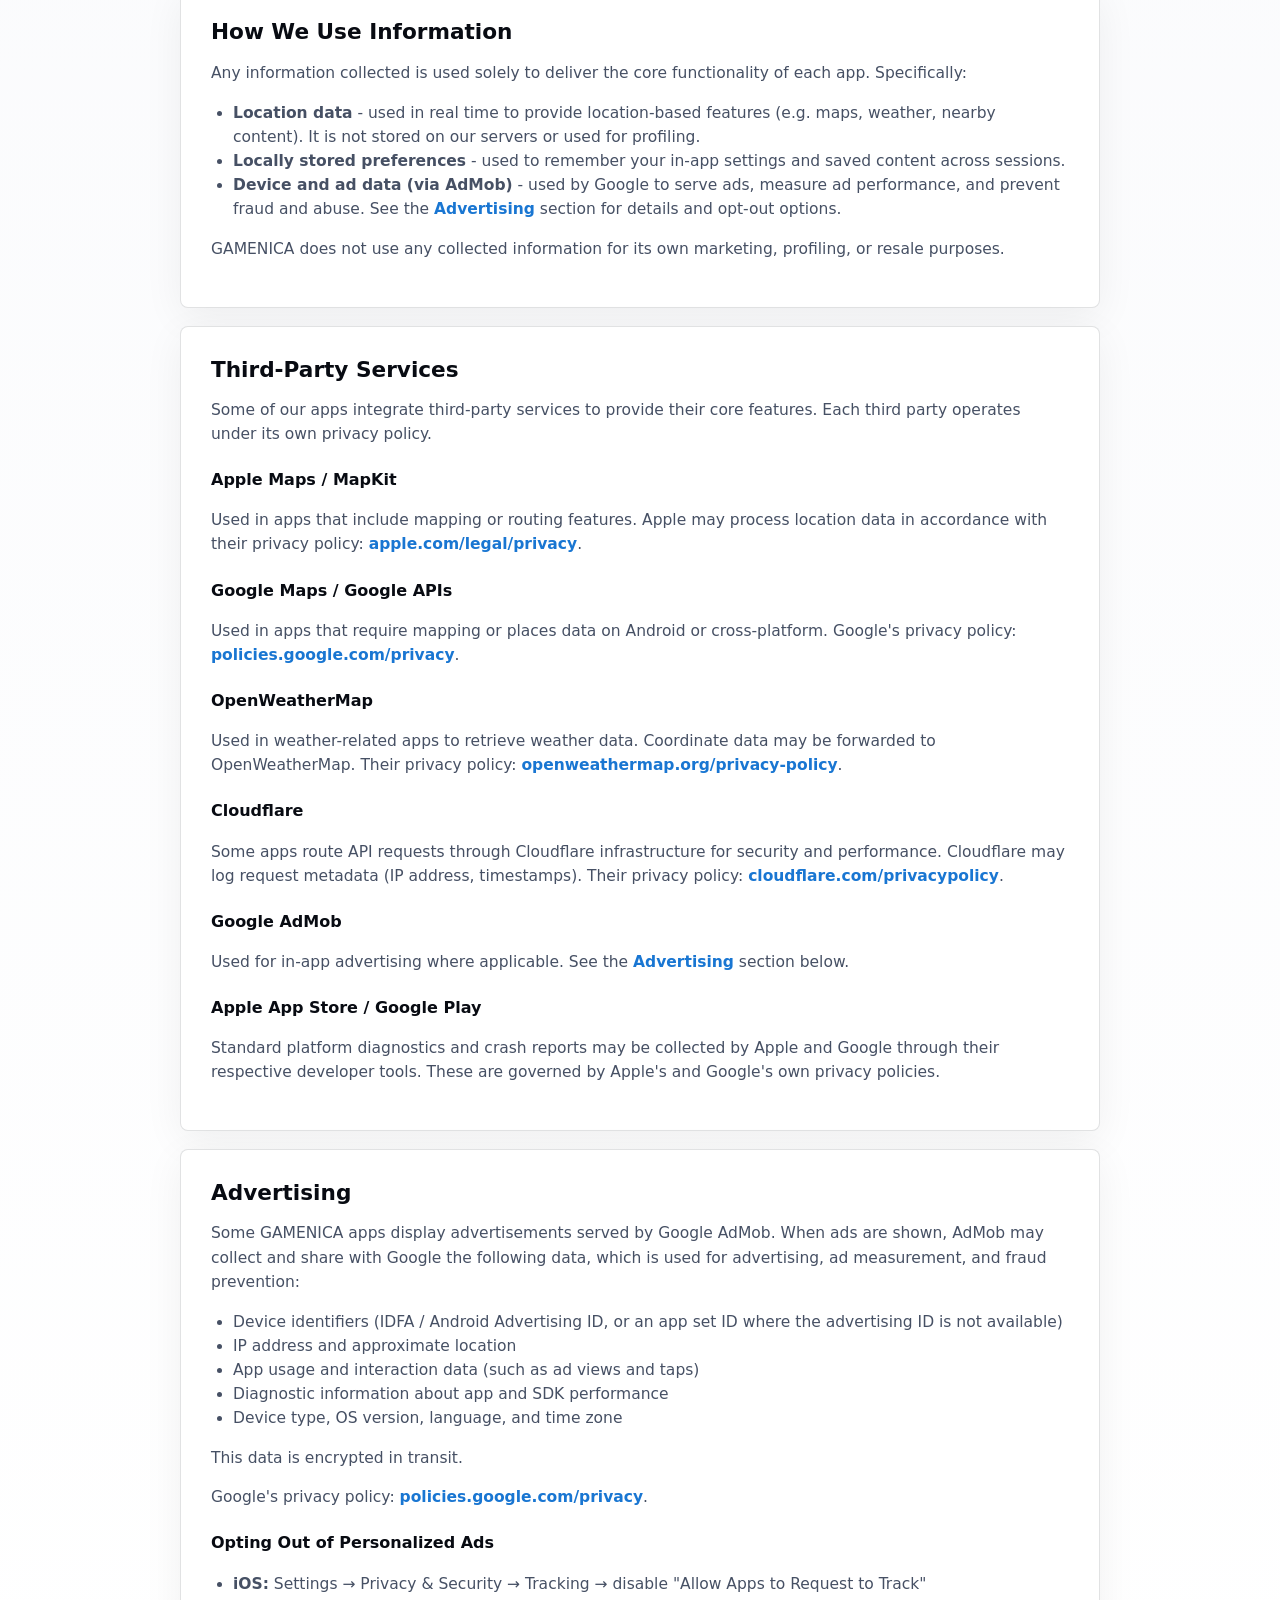
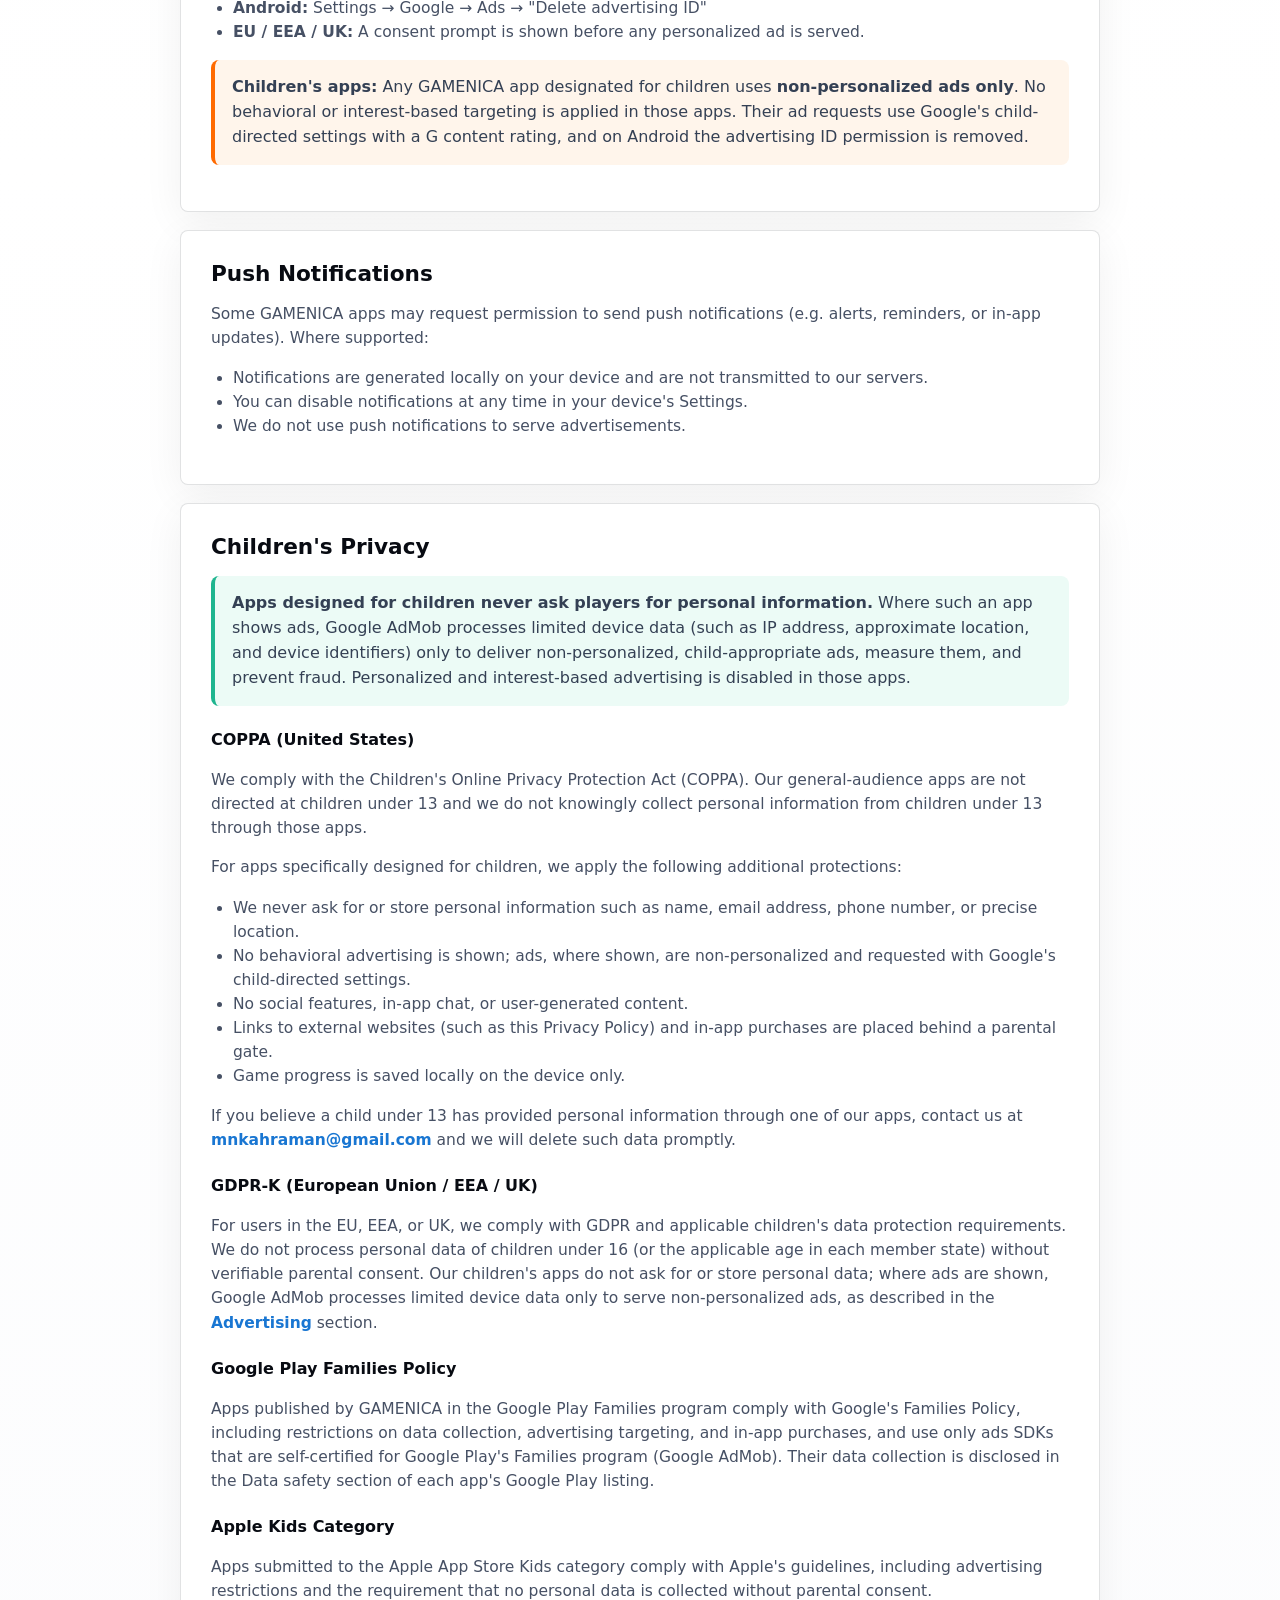
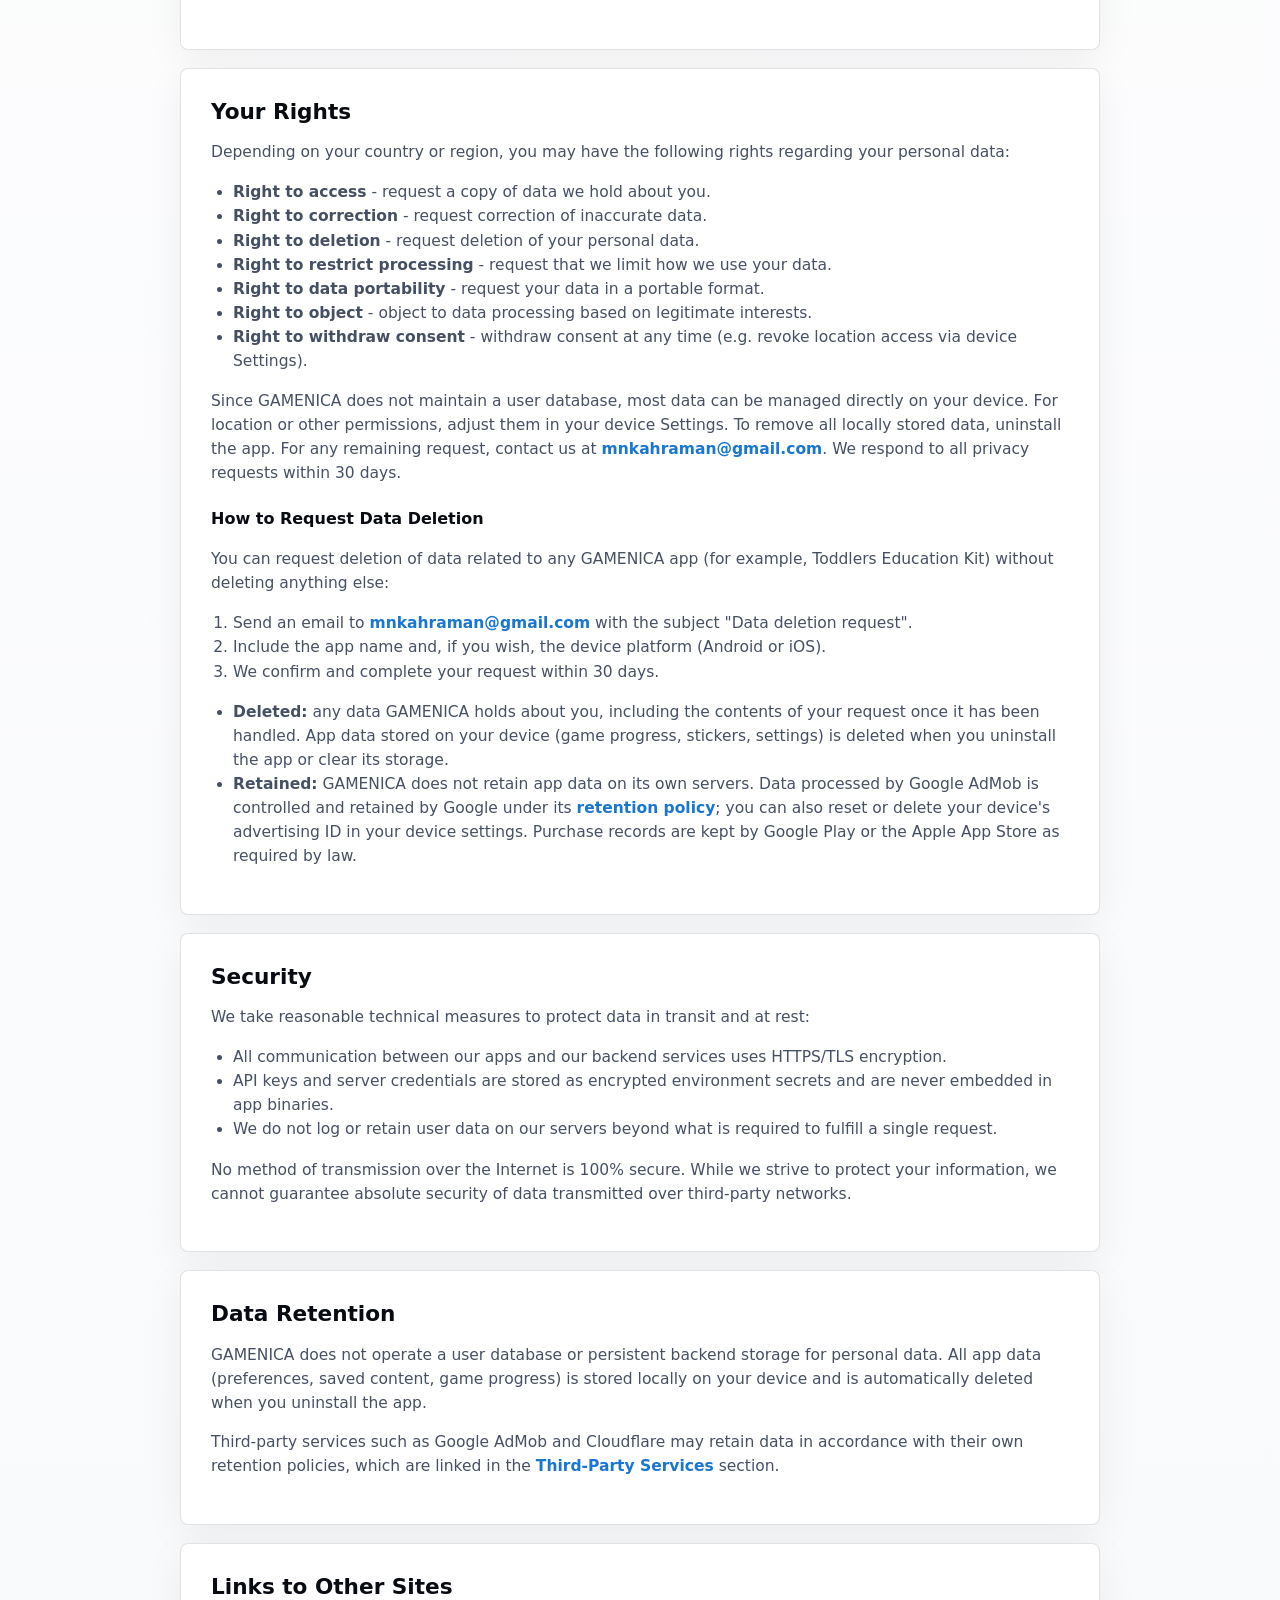
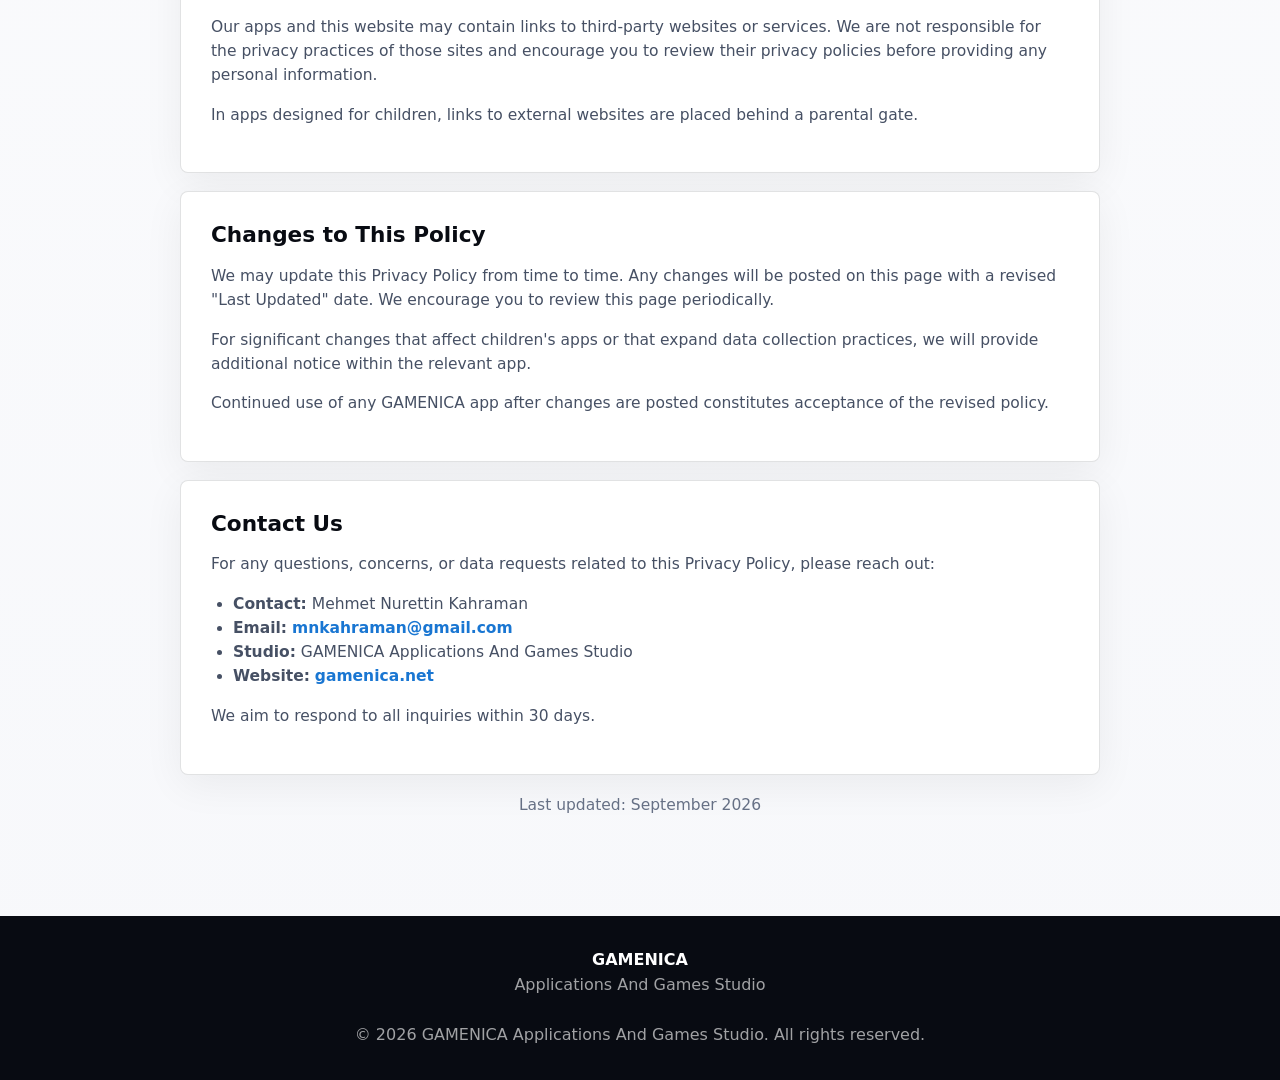
==== commit cf0a997d: "Telif satırını tekilleştir: GAMENICA Applications And Games Studio Üç sayfanın footer'ı "GAMENICA" y" ====
--- a/privacy-policy/index.html
+++ b/privacy-policy/index.html
@@ -297,7 +297,7 @@
 <footer>
   <strong>GAMENICA</strong><br>
   <span>Applications And Games Studio</span><br><br>
-  <span>&copy; 2026 GAMENICA. All rights reserved.</span>
+  <span>&copy; 2026 GAMENICA Applications And Games Studio. All rights reserved.</span>
 </footer>
 
 <script src="/assets/site.js"></script>
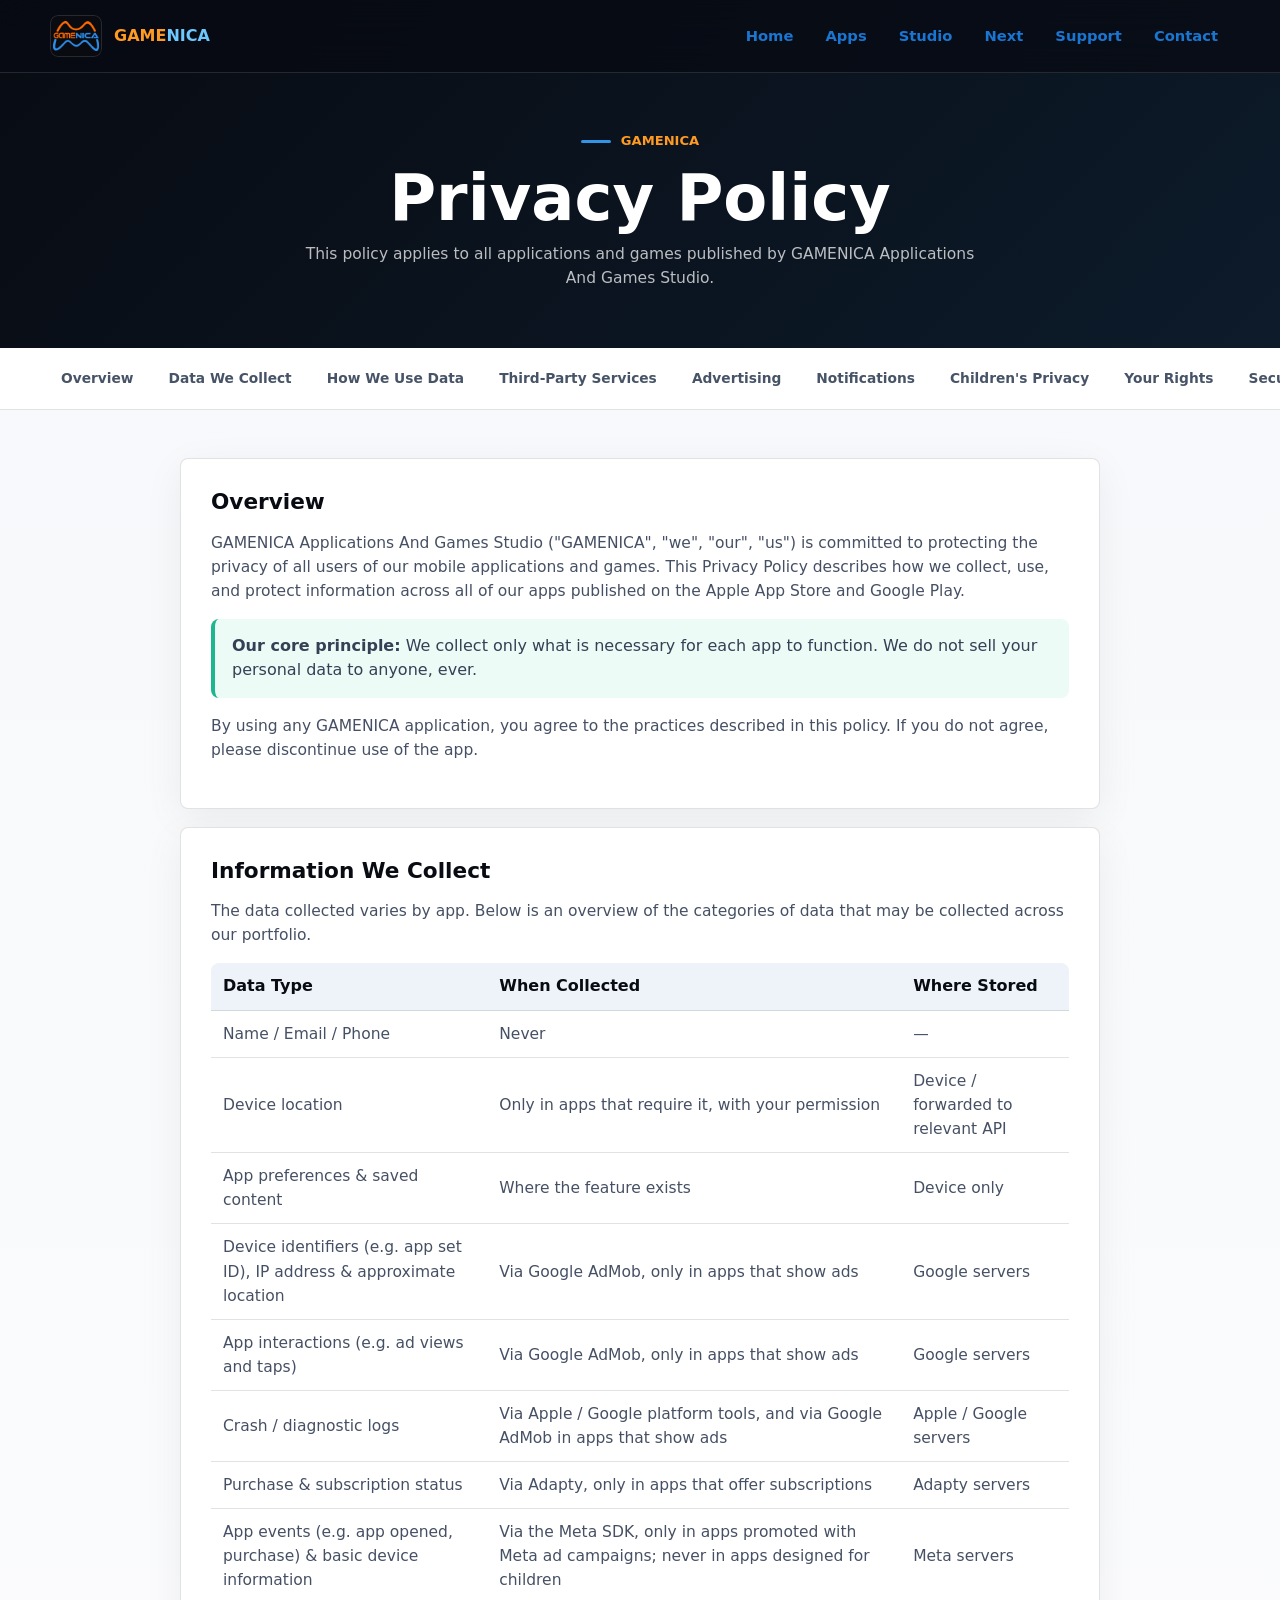
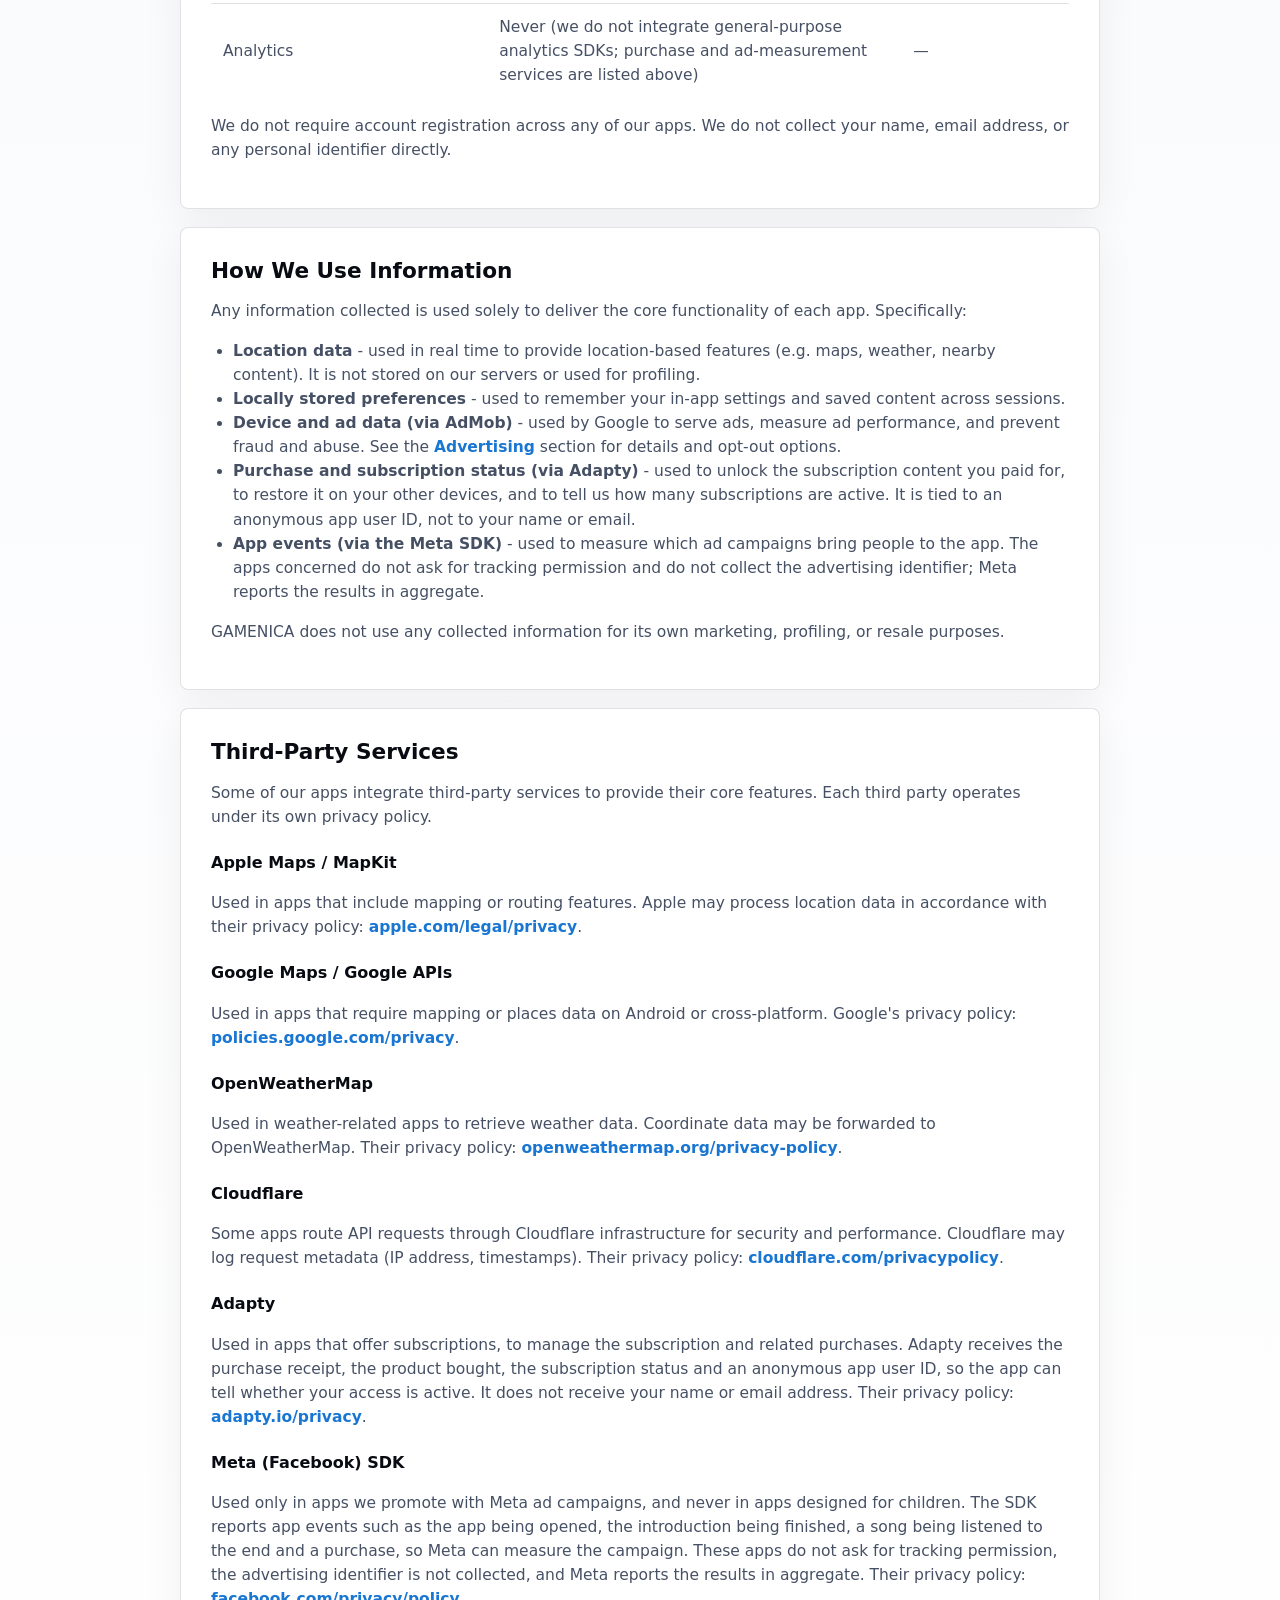
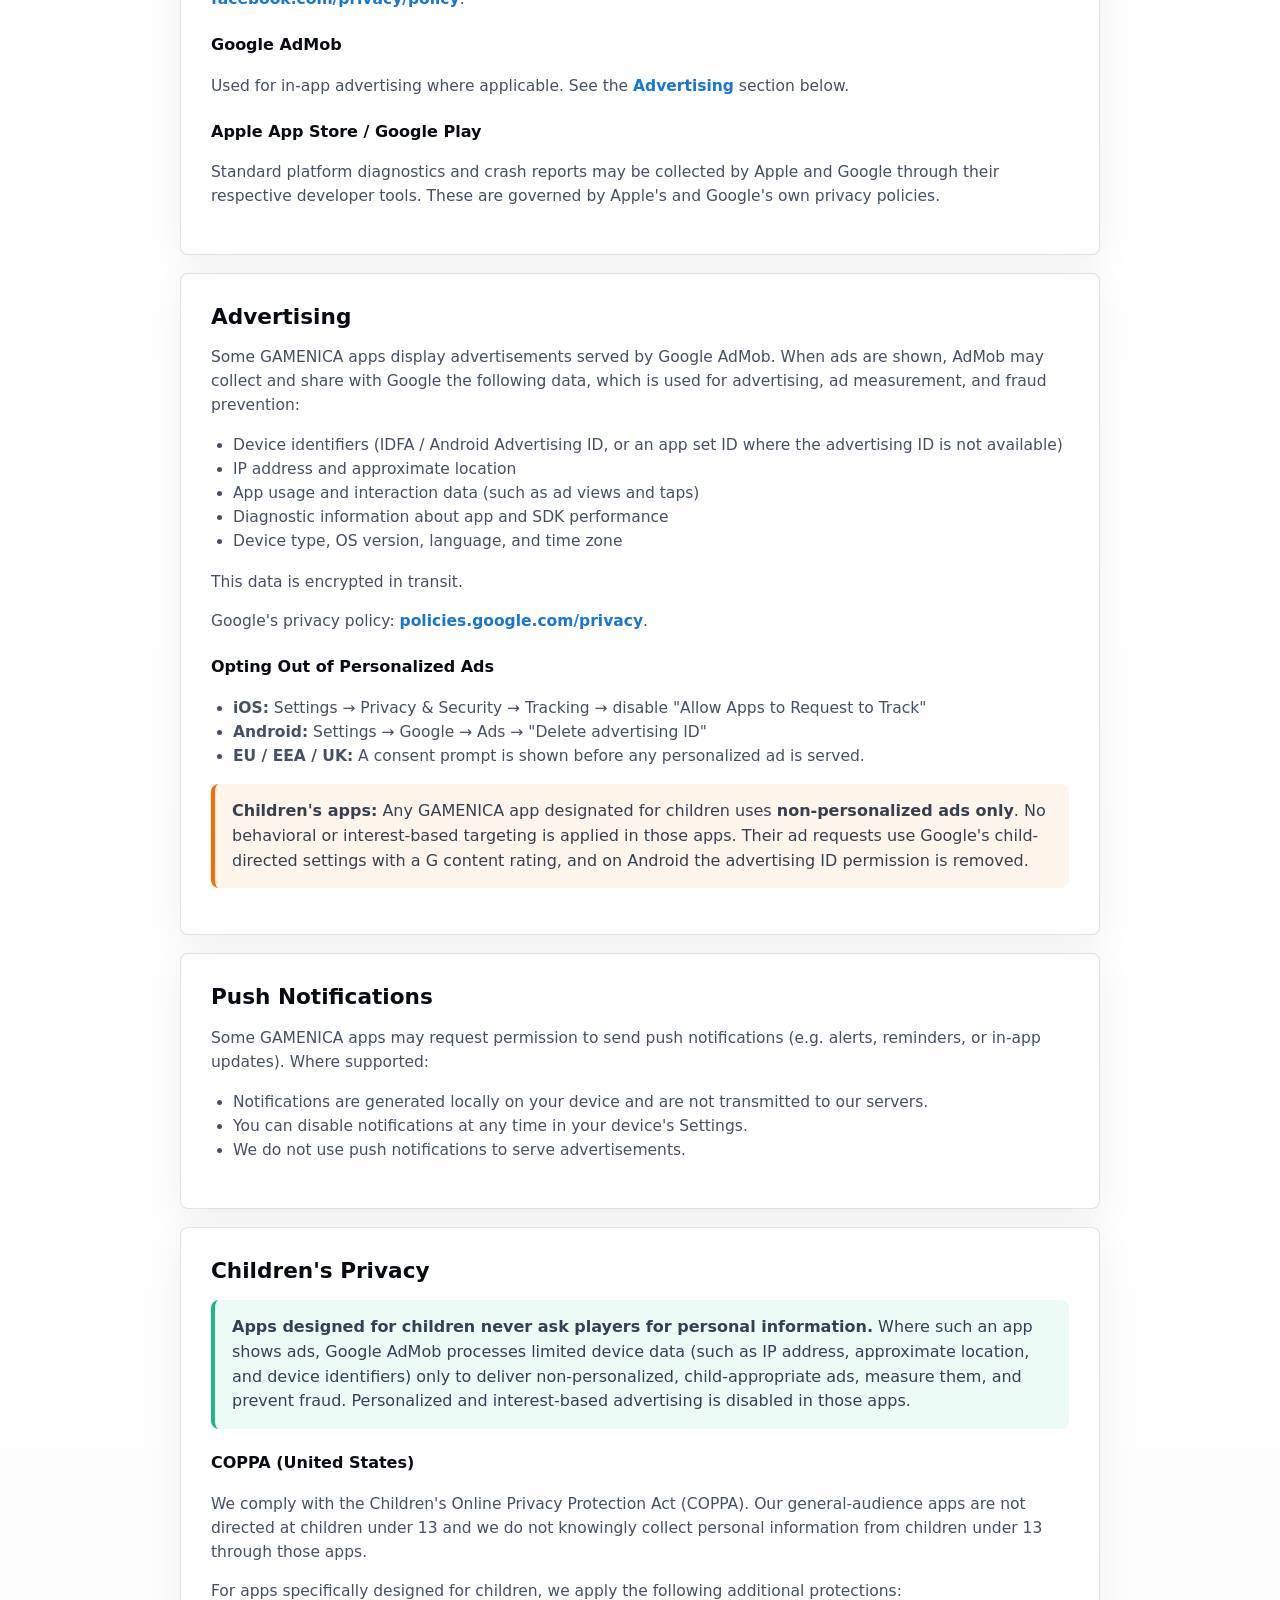
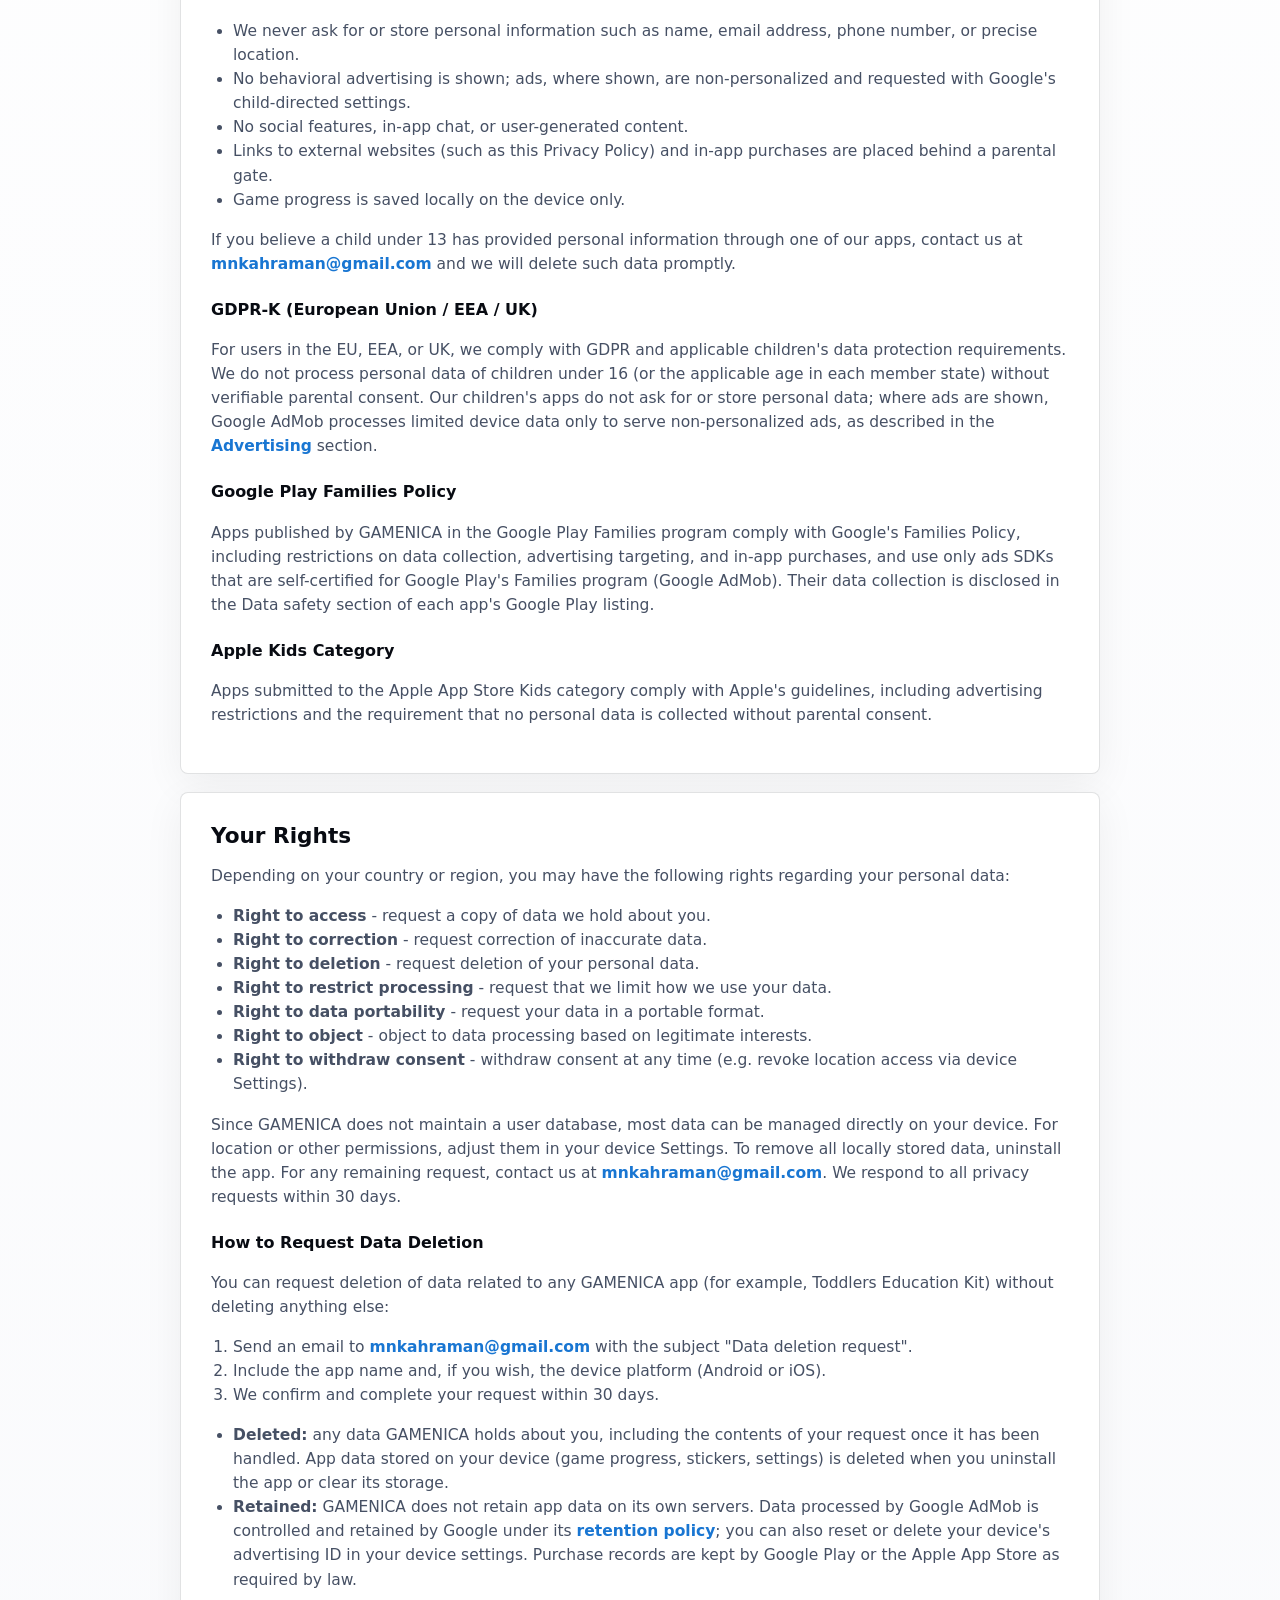
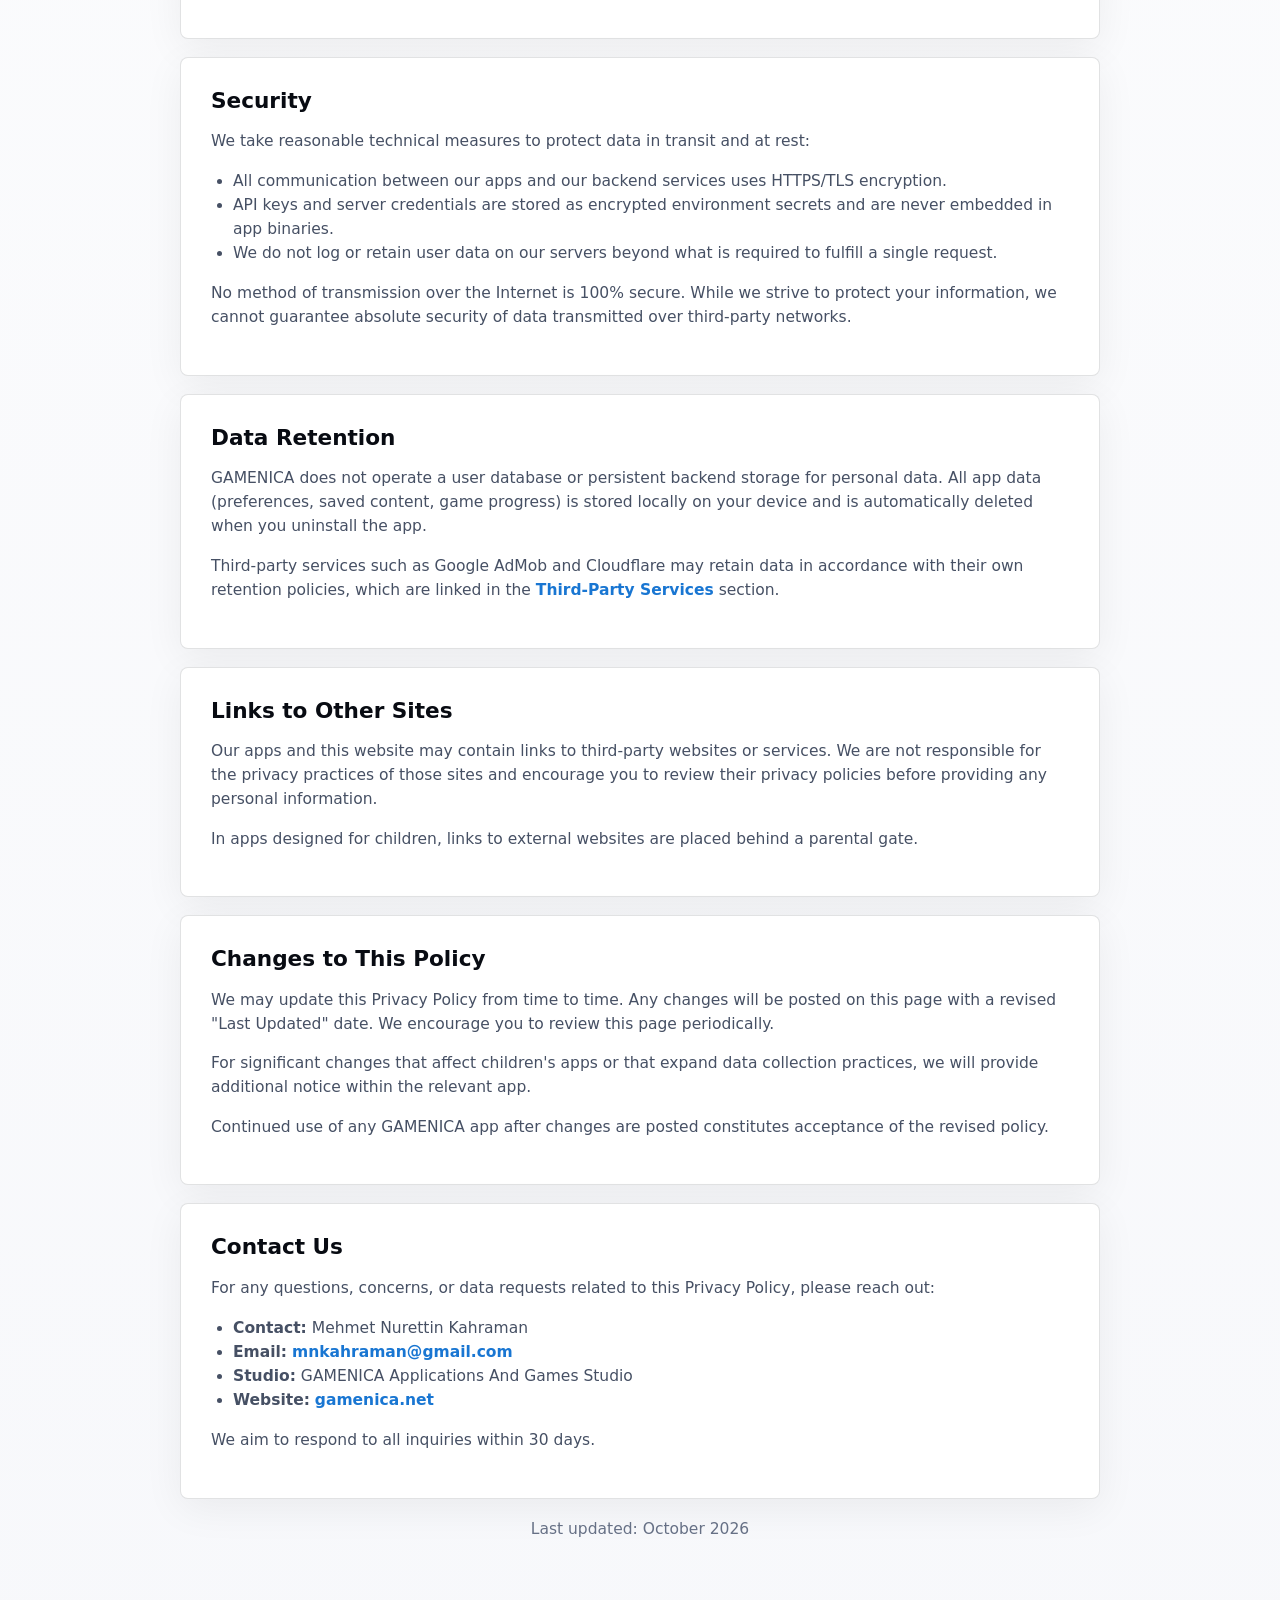
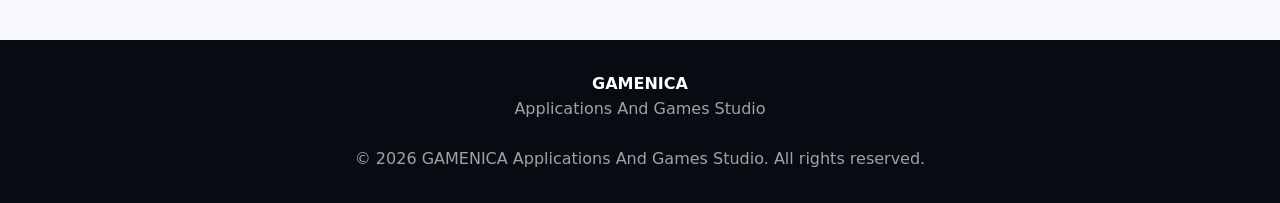
==== commit 49457a8c: "Privacy policy: add Adapty and Meta SDK disclosures Adapty manages subscriptions in apps that offer " ====
--- a/privacy-policy/index.html
+++ b/privacy-policy/index.html
@@ -103,8 +103,18 @@
         <td>Apple / Google servers</td>
       </tr>
       <tr>
+        <td>Purchase &amp; subscription status</td>
+        <td>Via Adapty, only in apps that offer subscriptions</td>
+        <td>Adapty servers</td>
+      </tr>
+      <tr>
+        <td>App events (e.g. app opened, purchase) &amp; basic device information</td>
+        <td>Via the Meta SDK, only in apps promoted with Meta ad campaigns; never in apps designed for children</td>
+        <td>Meta servers</td>
+      </tr>
+      <tr>
         <td>Analytics</td>
-        <td>Never (we do not integrate analytics SDKs)</td>
+        <td>Never (we do not integrate general-purpose analytics SDKs; purchase and ad-measurement services are listed above)</td>
         <td>&mdash;</td>
       </tr>
     </table>
@@ -120,6 +130,8 @@
       <li><strong>Location data</strong> - used in real time to provide location-based features (e.g. maps, weather, nearby content). It is not stored on our servers or used for profiling.</li>
       <li><strong>Locally stored preferences</strong> - used to remember your in-app settings and saved content across sessions.</li>
       <li><strong>Device and ad data (via AdMob)</strong> - used by Google to serve ads, measure ad performance, and prevent fraud and abuse. See the <a href="#advertising">Advertising</a> section for details and opt-out options.</li>
+      <li><strong>Purchase and subscription status (via Adapty)</strong> - used to unlock the subscription content you paid for, to restore it on your other devices, and to tell us how many subscriptions are active. It is tied to an anonymous app user ID, not to your name or email.</li>
+      <li><strong>App events (via the Meta SDK)</strong> - used to measure which ad campaigns bring people to the app. The apps concerned do not ask for tracking permission and do not collect the advertising identifier; Meta reports the results in aggregate.</li>
     </ul>
     <p>GAMENICA does not use any collected information for its own marketing, profiling, or resale purposes.</p>
   </div>
@@ -140,6 +152,12 @@
 
     <h3>Cloudflare</h3>
     <p>Some apps route API requests through Cloudflare infrastructure for security and performance. Cloudflare may log request metadata (IP address, timestamps). Their privacy policy: <a href="https://www.cloudflare.com/privacypolicy/" target="_blank" rel="noopener">cloudflare.com/privacypolicy</a>.</p>
+
+    <h3>Adapty</h3>
+    <p>Used in apps that offer subscriptions, to manage the subscription and related purchases. Adapty receives the purchase receipt, the product bought, the subscription status and an anonymous app user ID, so the app can tell whether your access is active. It does not receive your name or email address. Their privacy policy: <a href="https://adapty.io/privacy/" target="_blank" rel="noopener">adapty.io/privacy</a>.</p>
+
+    <h3>Meta (Facebook) SDK</h3>
+    <p>Used only in apps we promote with Meta ad campaigns, and never in apps designed for children. The SDK reports app events such as the app being opened, the introduction being finished, a song being listened to the end and a purchase, so Meta can measure the campaign. These apps do not ask for tracking permission, the advertising identifier is not collected, and Meta reports the results in aggregate. Their privacy policy: <a href="https://www.facebook.com/privacy/policy/" target="_blank" rel="noopener">facebook.com/privacy/policy</a>.</p>
 
     <h3>Google AdMob</h3>
     <p>Used for in-app advertising where applicable. See the <a href="#advertising">Advertising</a> section below.</p>
@@ -290,7 +308,7 @@
     <p>We aim to respond to all inquiries within 30 days.</p>
   </div>
 
-  <p class="updated">Last updated: September 2026</p>
+  <p class="updated">Last updated: October 2026</p>
 
 </div>
 
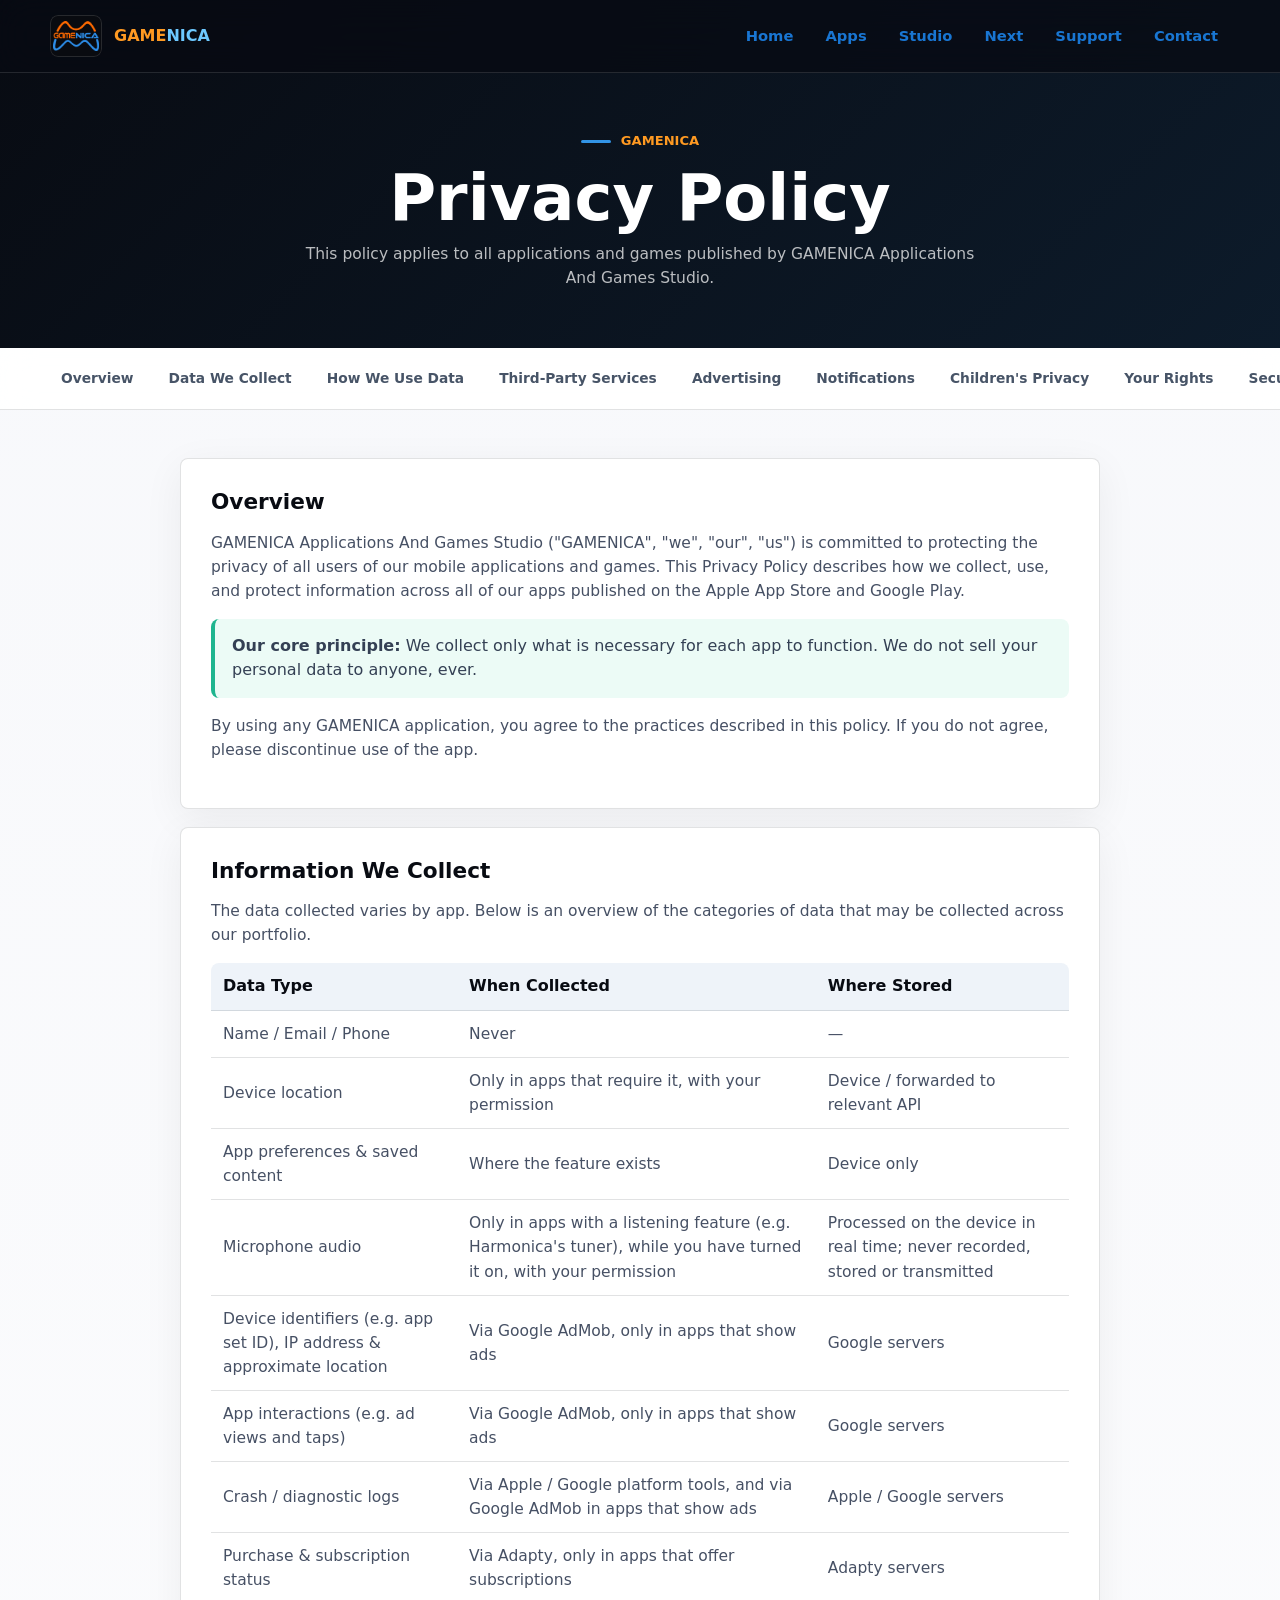
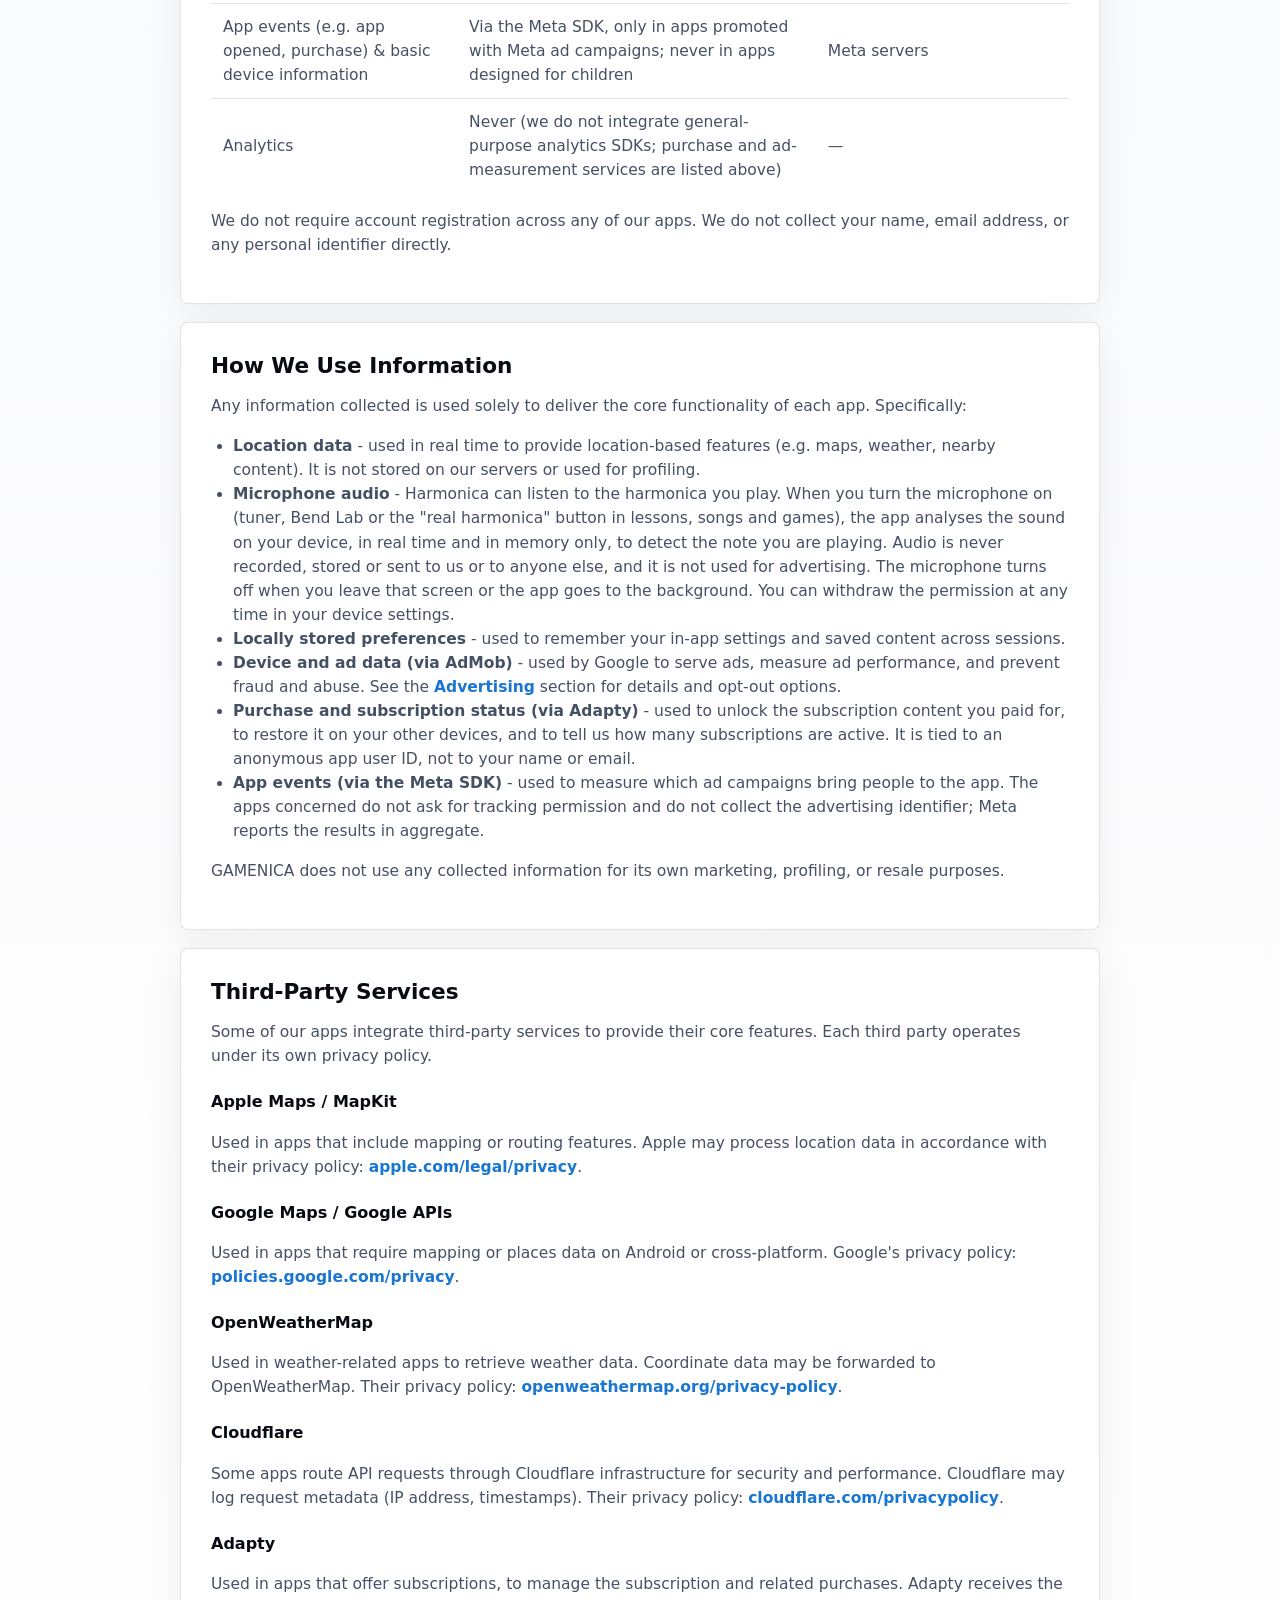
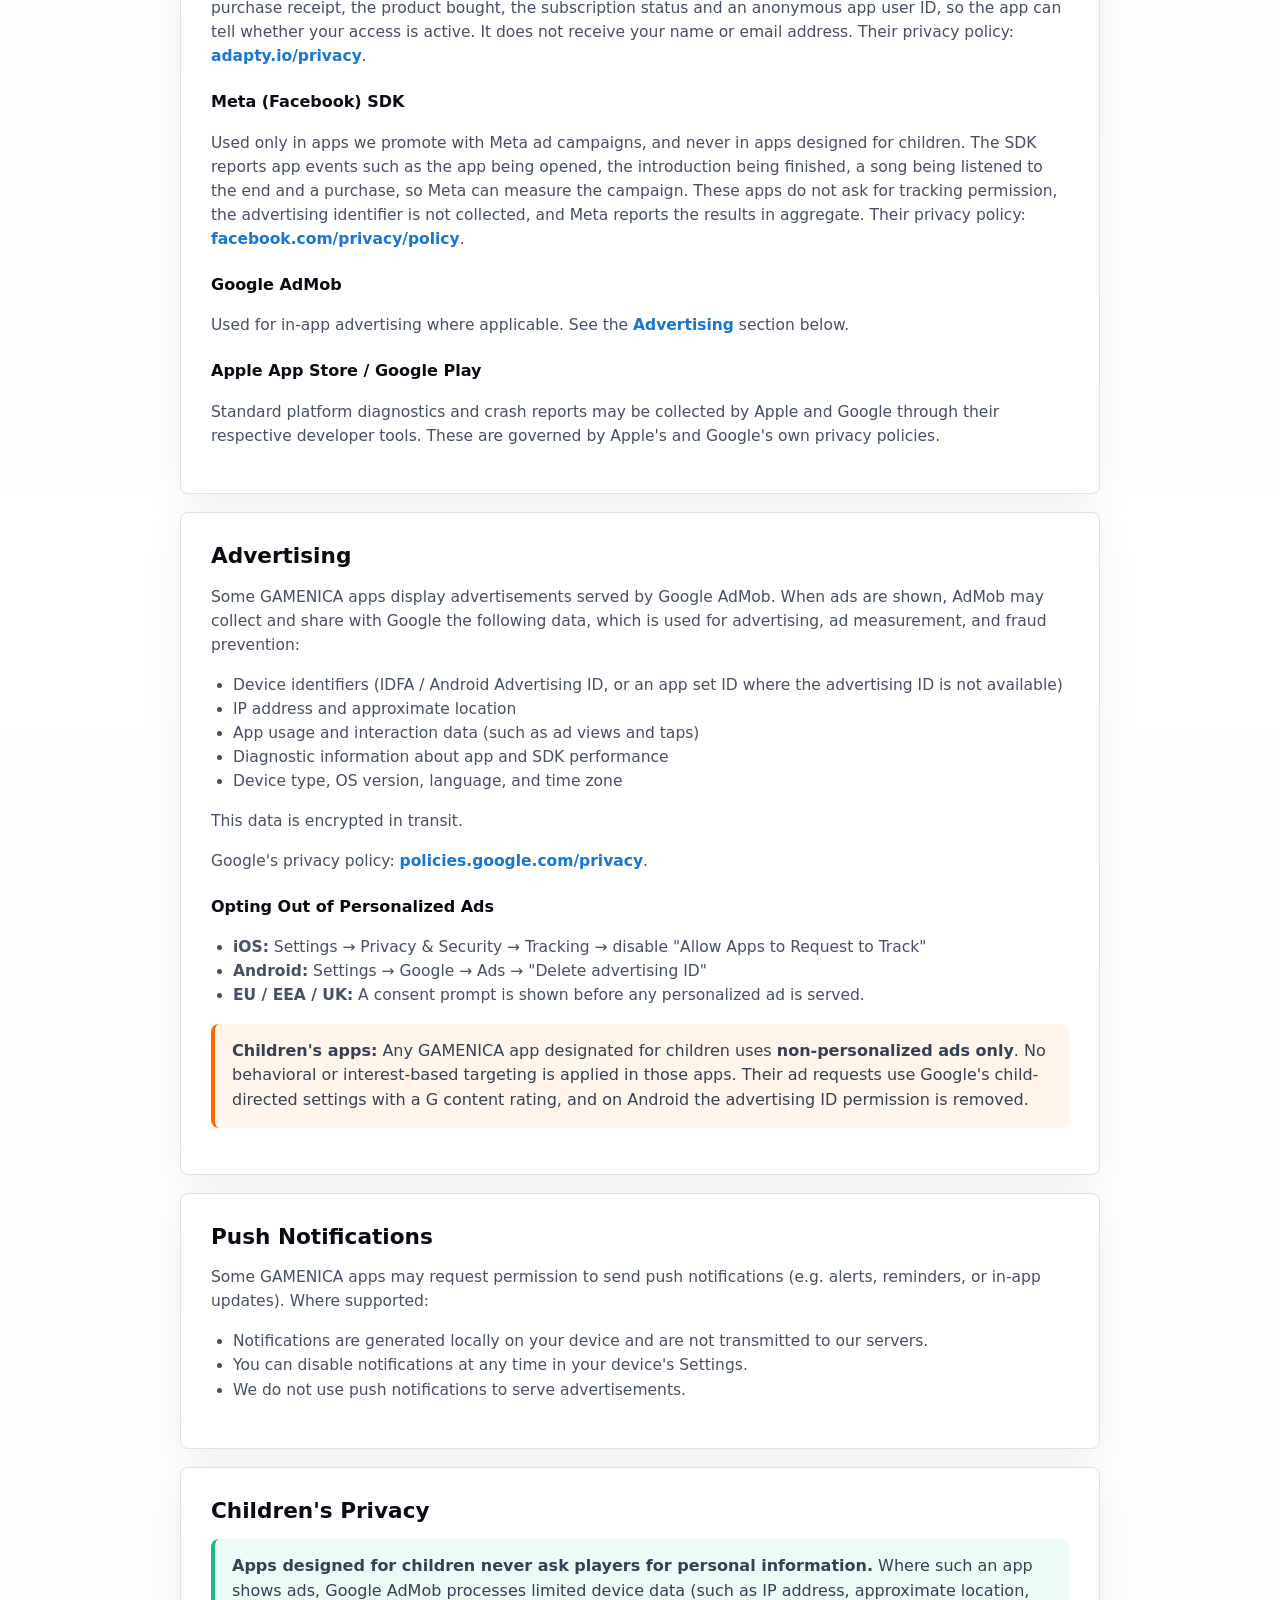
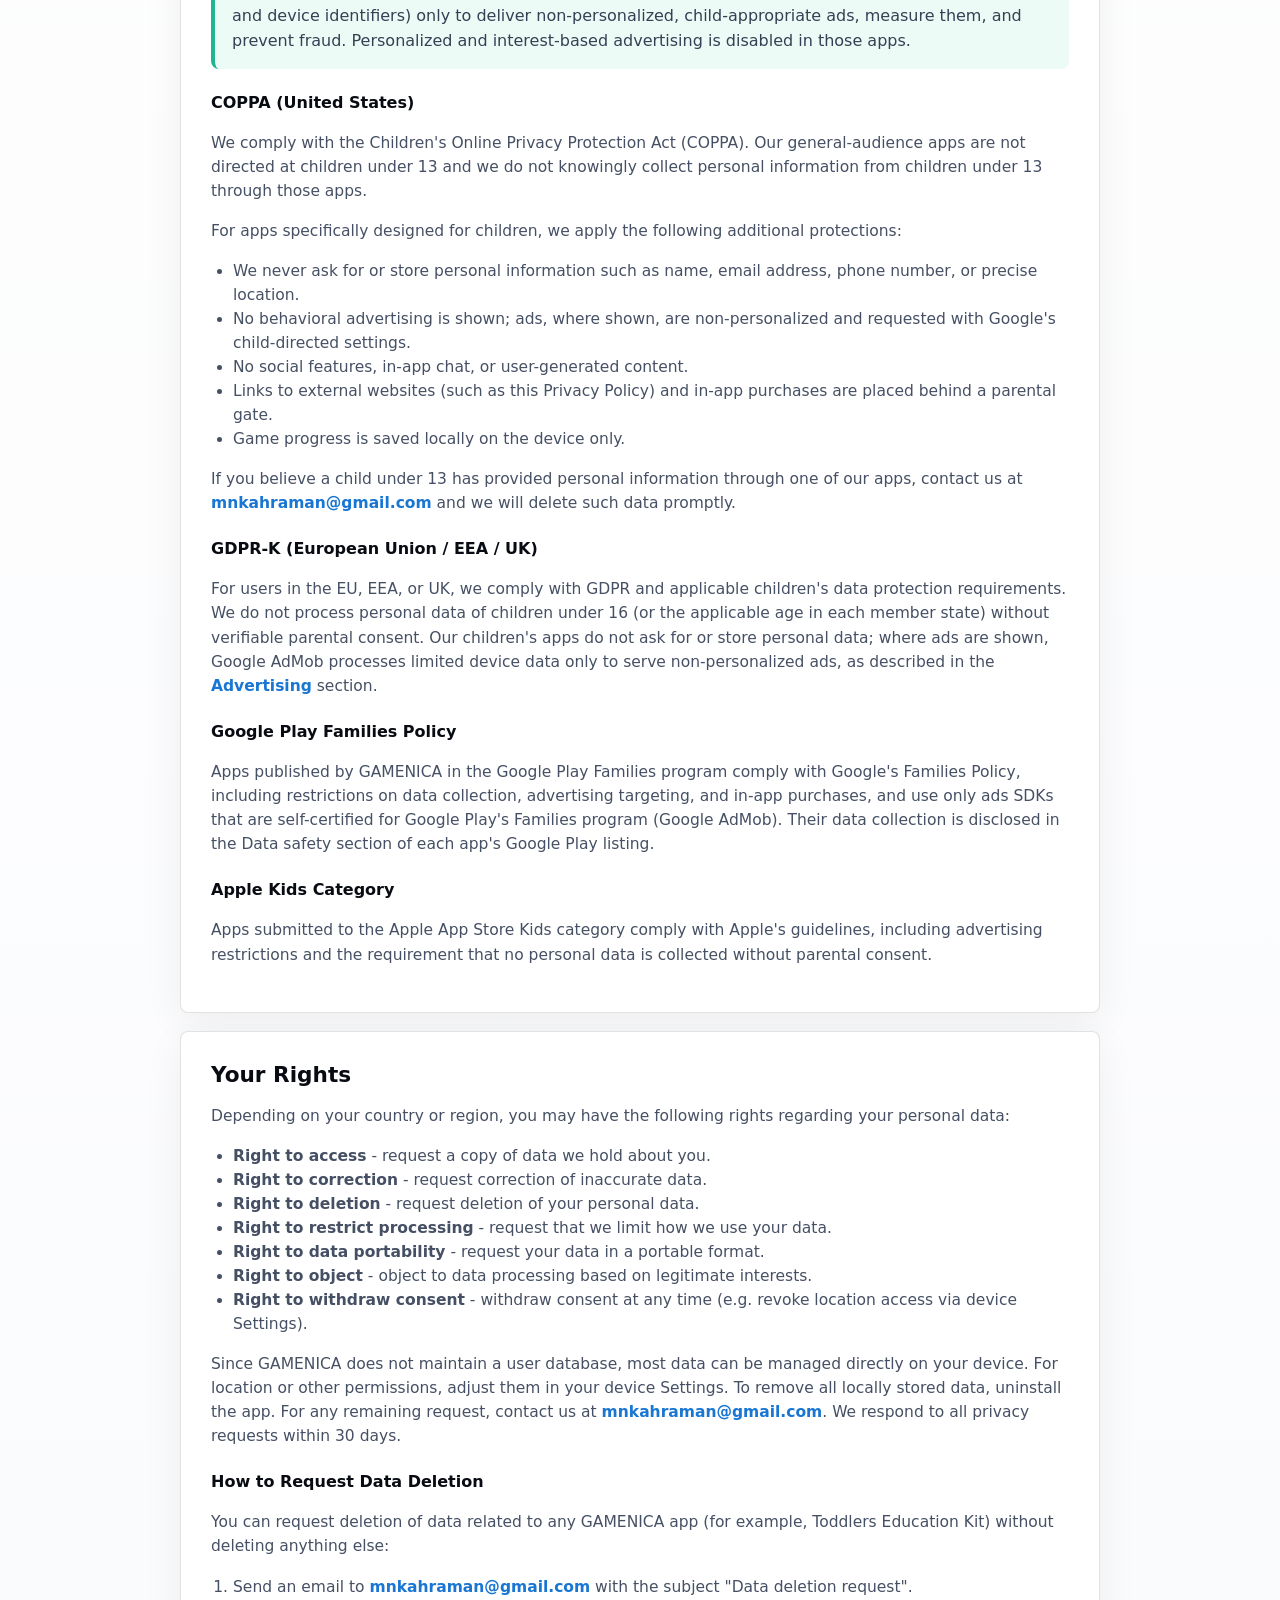
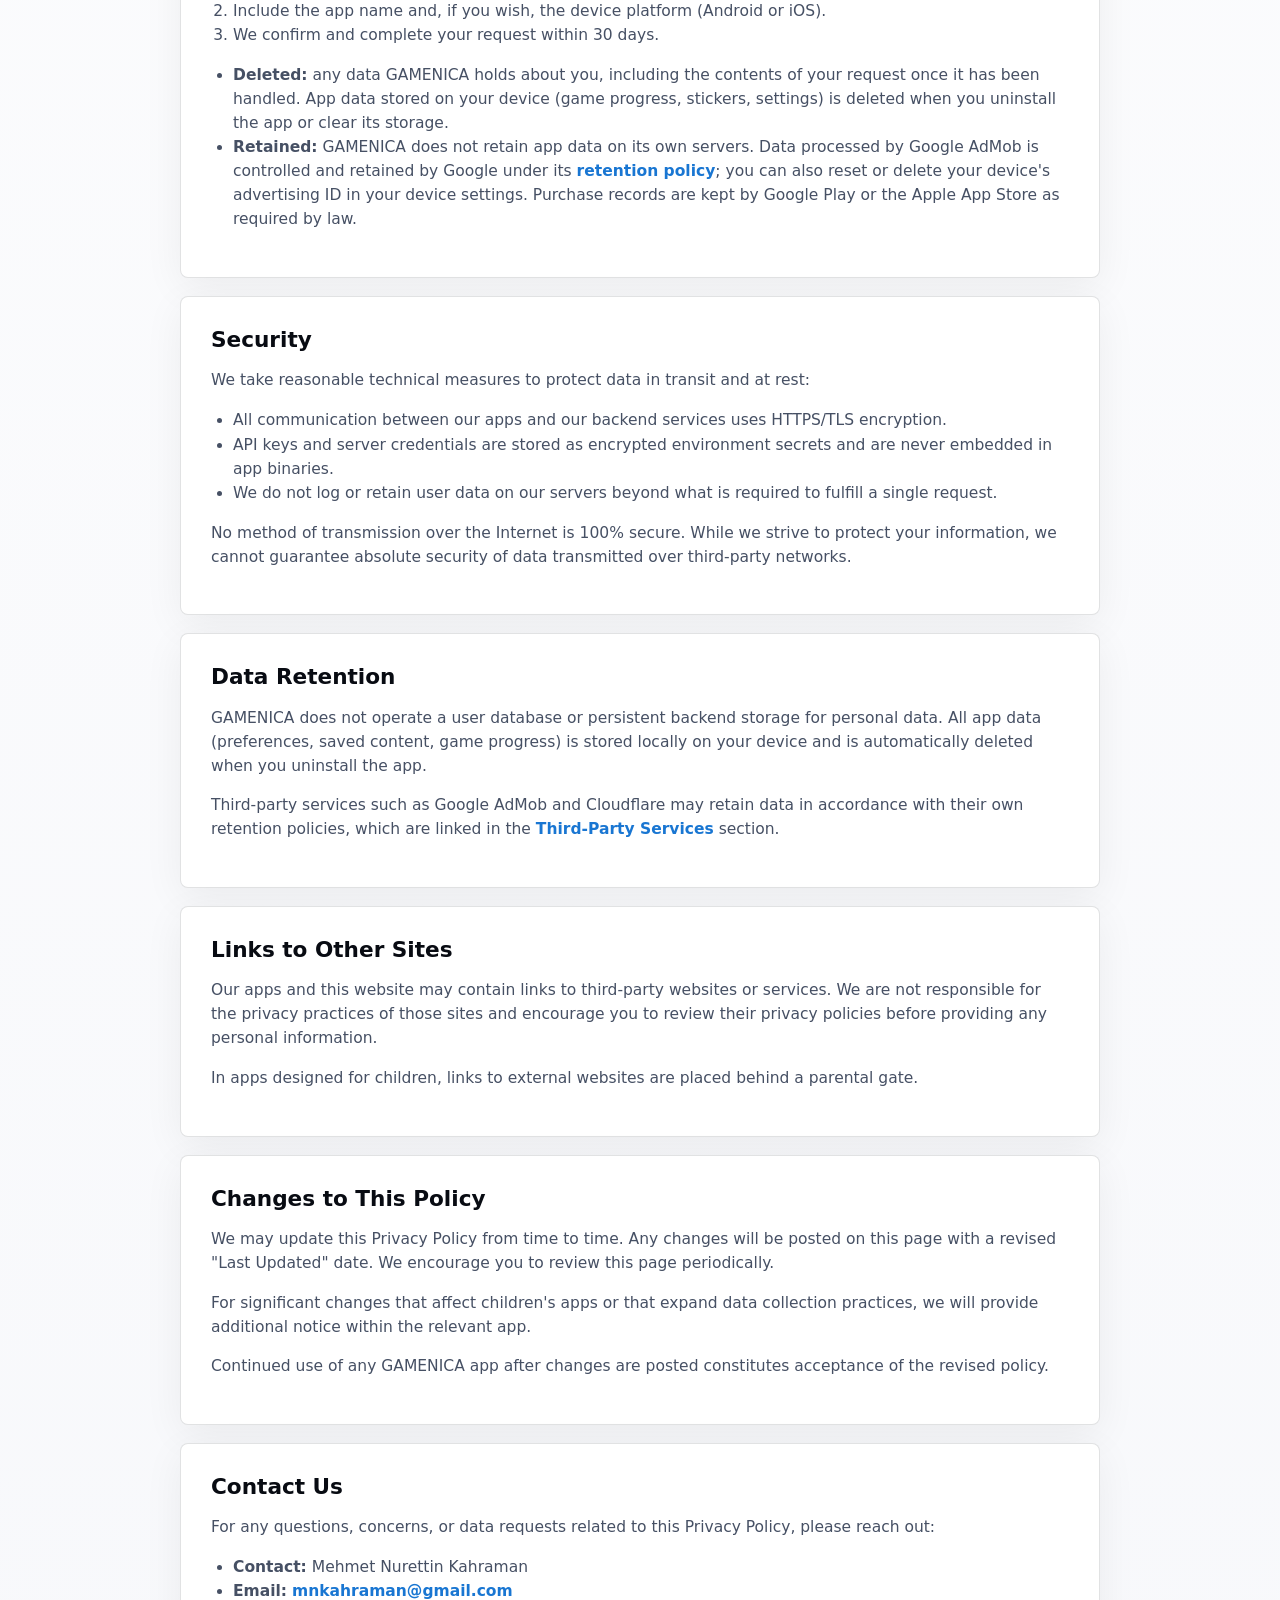
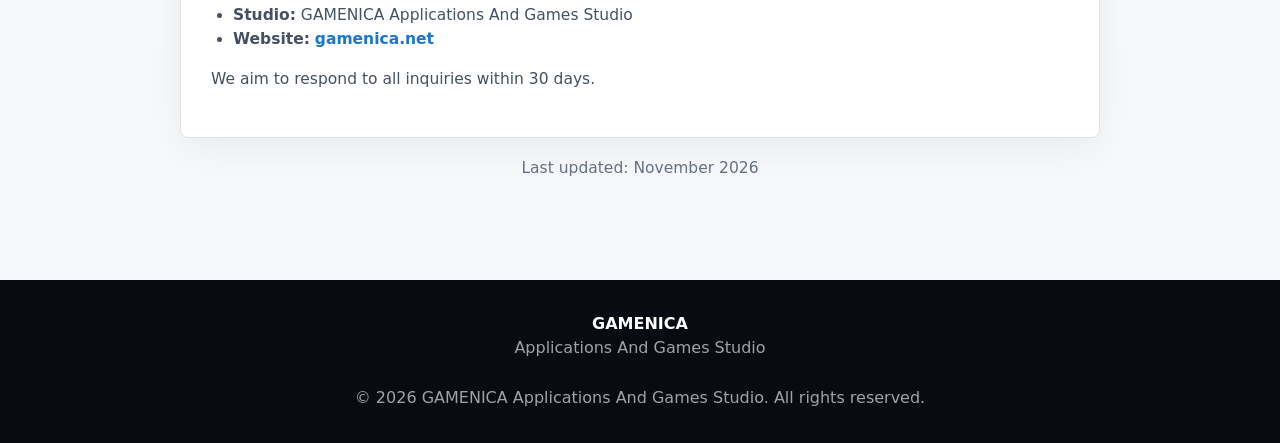
==== commit 930190cd: "Privacy policy: add microphone disclosure for Harmonica Co-Authored-By: Claude Opus 5.5 <noreply@ant" ====
--- a/privacy-policy/index.html
+++ b/privacy-policy/index.html
@@ -88,6 +88,11 @@
         <td>Device only</td>
       </tr>
       <tr>
+        <td>Microphone audio</td>
+        <td>Only in apps with a listening feature (e.g. Harmonica's tuner), while you have turned it on, with your permission</td>
+        <td>Processed on the device in real time; never recorded, stored or transmitted</td>
+      </tr>
+      <tr>
         <td>Device identifiers (e.g. app set ID), IP address &amp; approximate location</td>
         <td>Via Google AdMob, only in apps that show ads</td>
         <td>Google servers</td>
@@ -128,6 +133,7 @@
     <p>Any information collected is used solely to deliver the core functionality of each app. Specifically:</p>
     <ul>
       <li><strong>Location data</strong> - used in real time to provide location-based features (e.g. maps, weather, nearby content). It is not stored on our servers or used for profiling.</li>
+      <li><strong>Microphone audio</strong> - Harmonica can listen to the harmonica you play. When you turn the microphone on (tuner, Bend Lab or the "real harmonica" button in lessons, songs and games), the app analyses the sound on your device, in real time and in memory only, to detect the note you are playing. Audio is never recorded, stored or sent to us or to anyone else, and it is not used for advertising. The microphone turns off when you leave that screen or the app goes to the background. You can withdraw the permission at any time in your device settings.</li>
       <li><strong>Locally stored preferences</strong> - used to remember your in-app settings and saved content across sessions.</li>
       <li><strong>Device and ad data (via AdMob)</strong> - used by Google to serve ads, measure ad performance, and prevent fraud and abuse. See the <a href="#advertising">Advertising</a> section for details and opt-out options.</li>
       <li><strong>Purchase and subscription status (via Adapty)</strong> - used to unlock the subscription content you paid for, to restore it on your other devices, and to tell us how many subscriptions are active. It is tied to an anonymous app user ID, not to your name or email.</li>
@@ -308,7 +314,7 @@
     <p>We aim to respond to all inquiries within 30 days.</p>
   </div>
 
-  <p class="updated">Last updated: October 2026</p>
+  <p class="updated">Last updated: November 2026</p>
 
 </div>
 
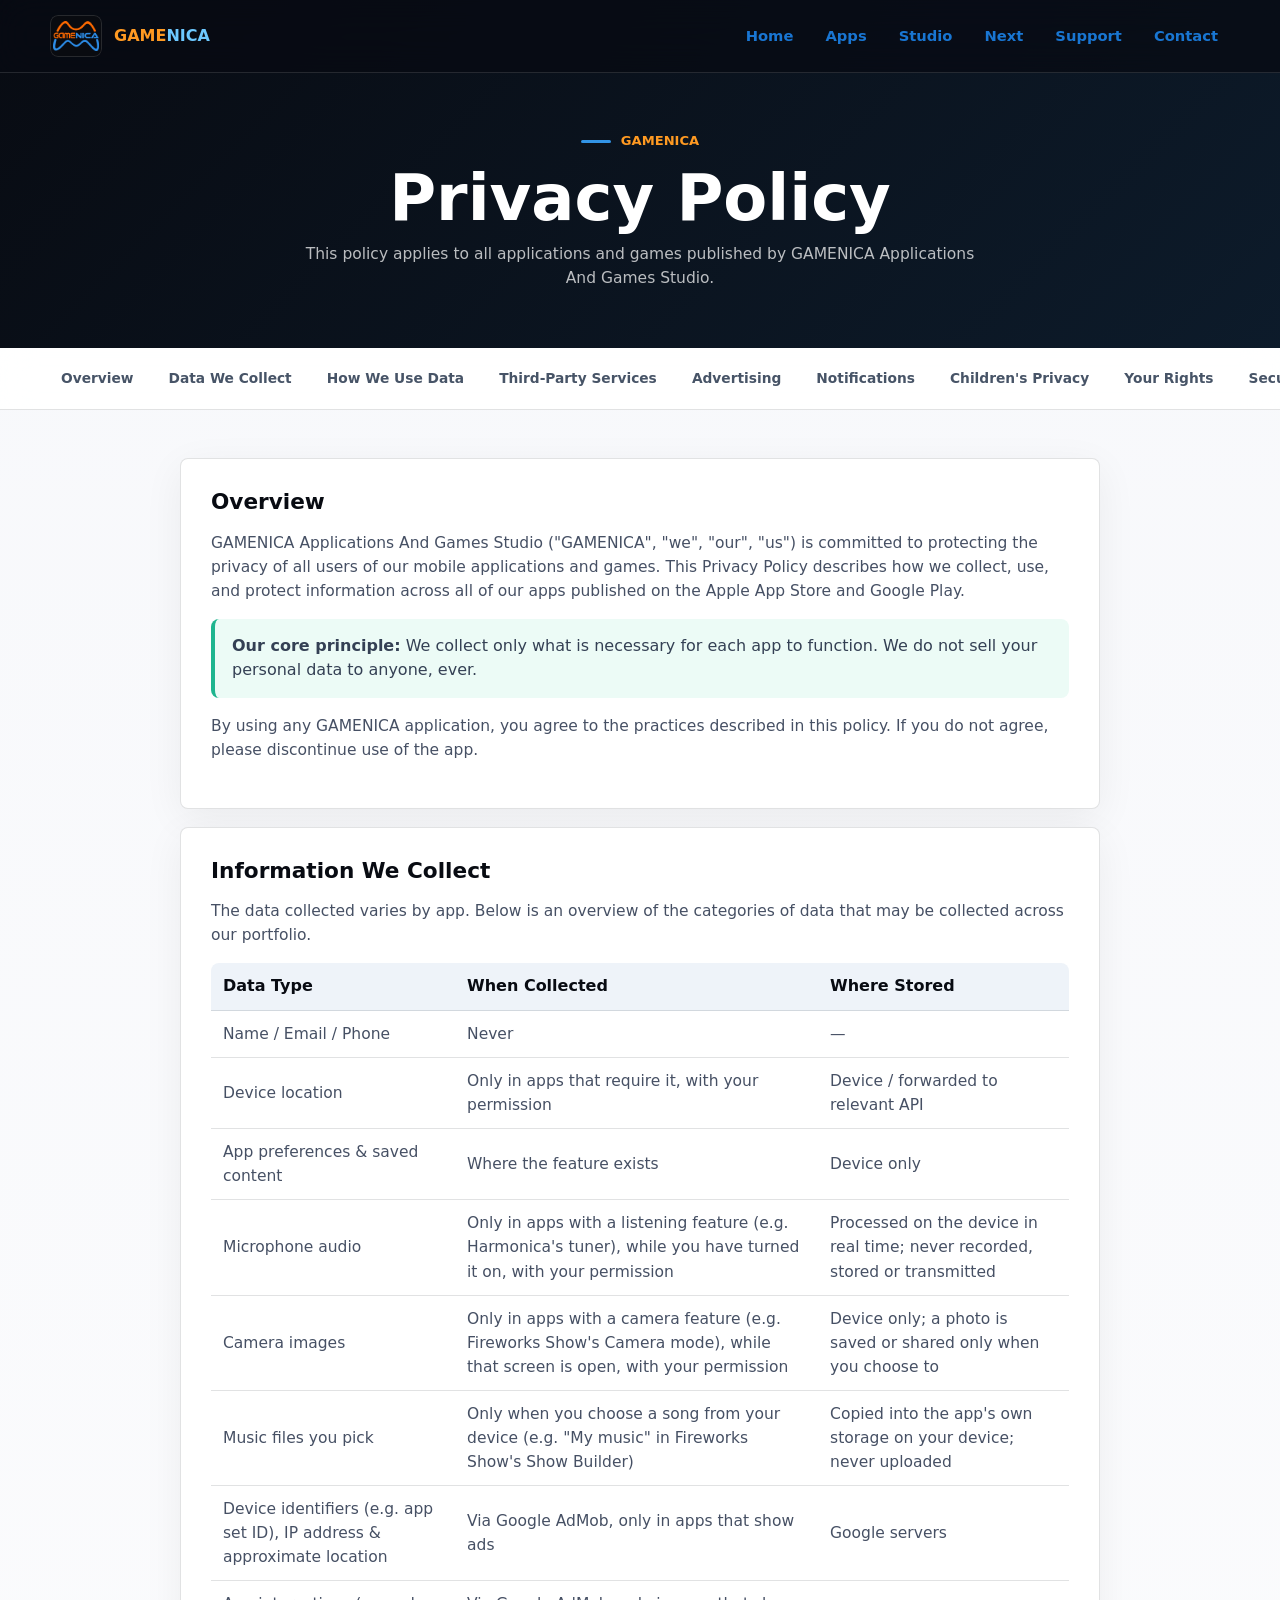
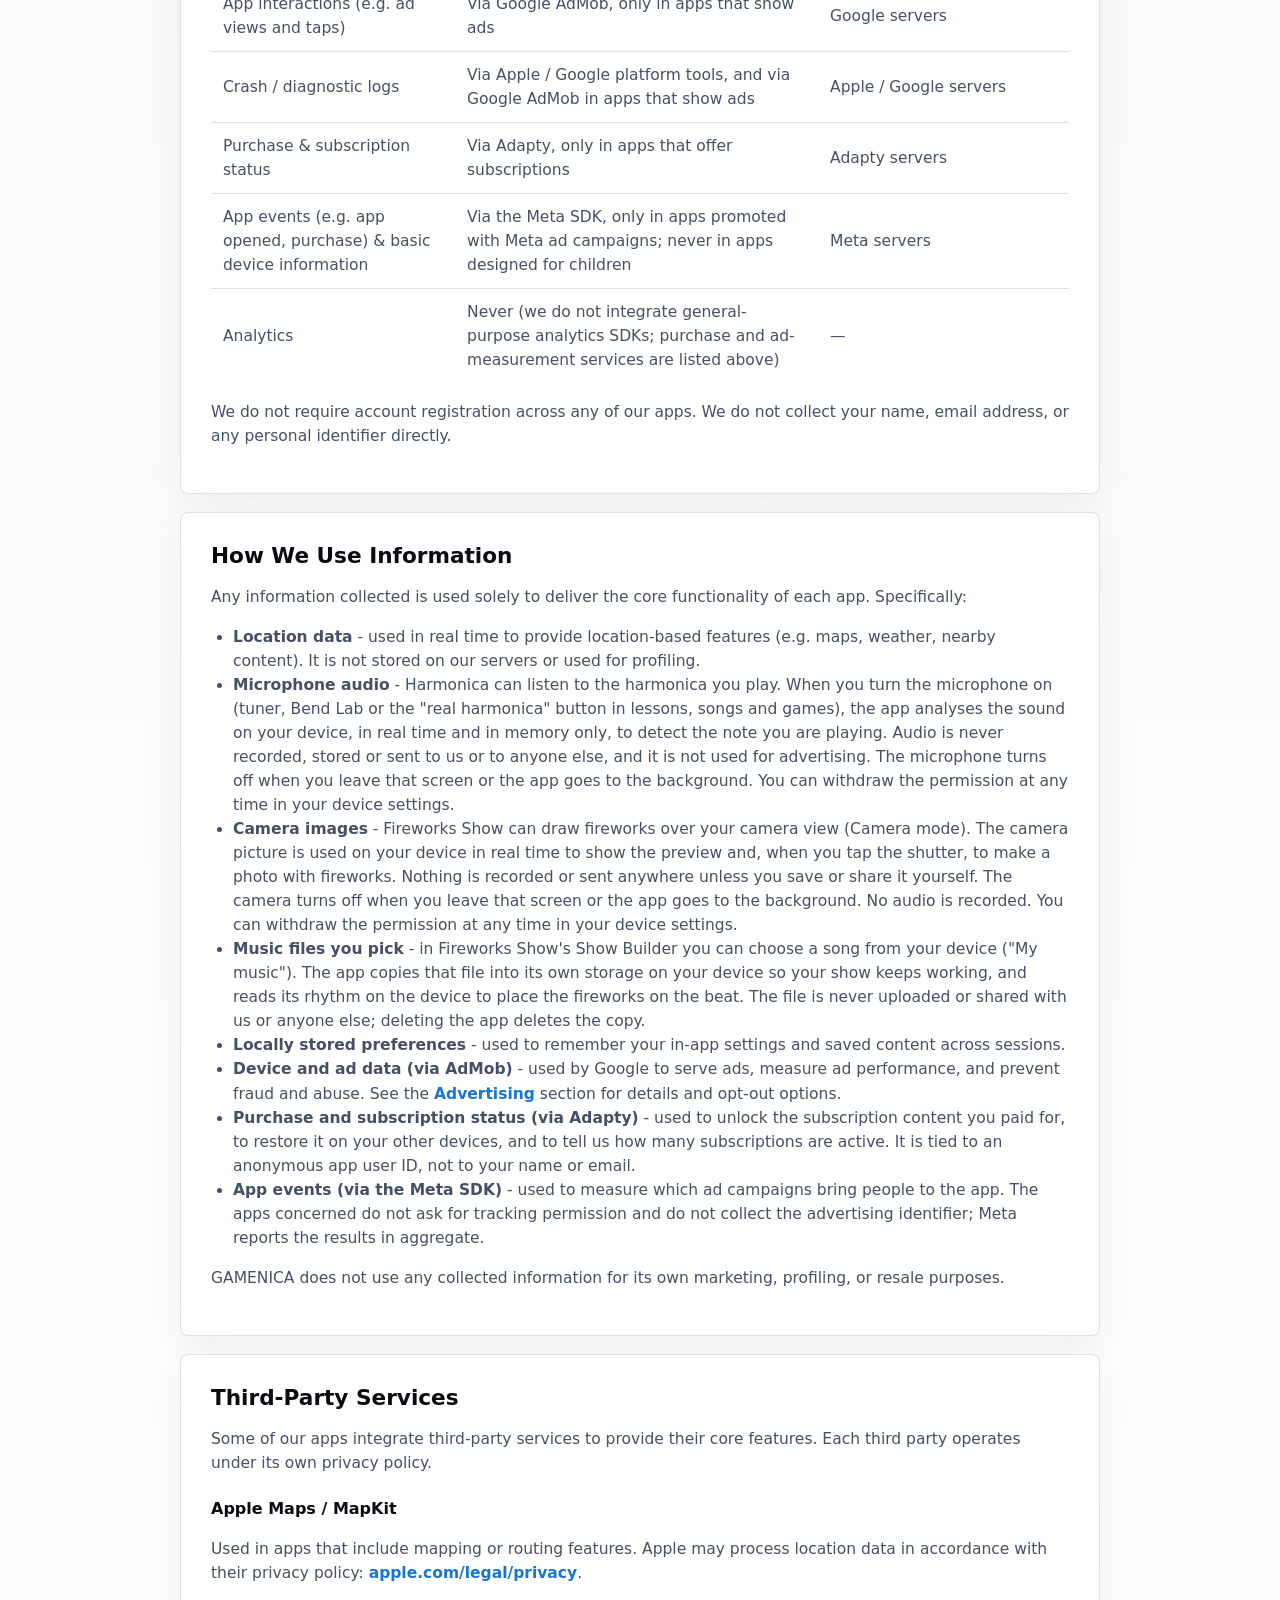
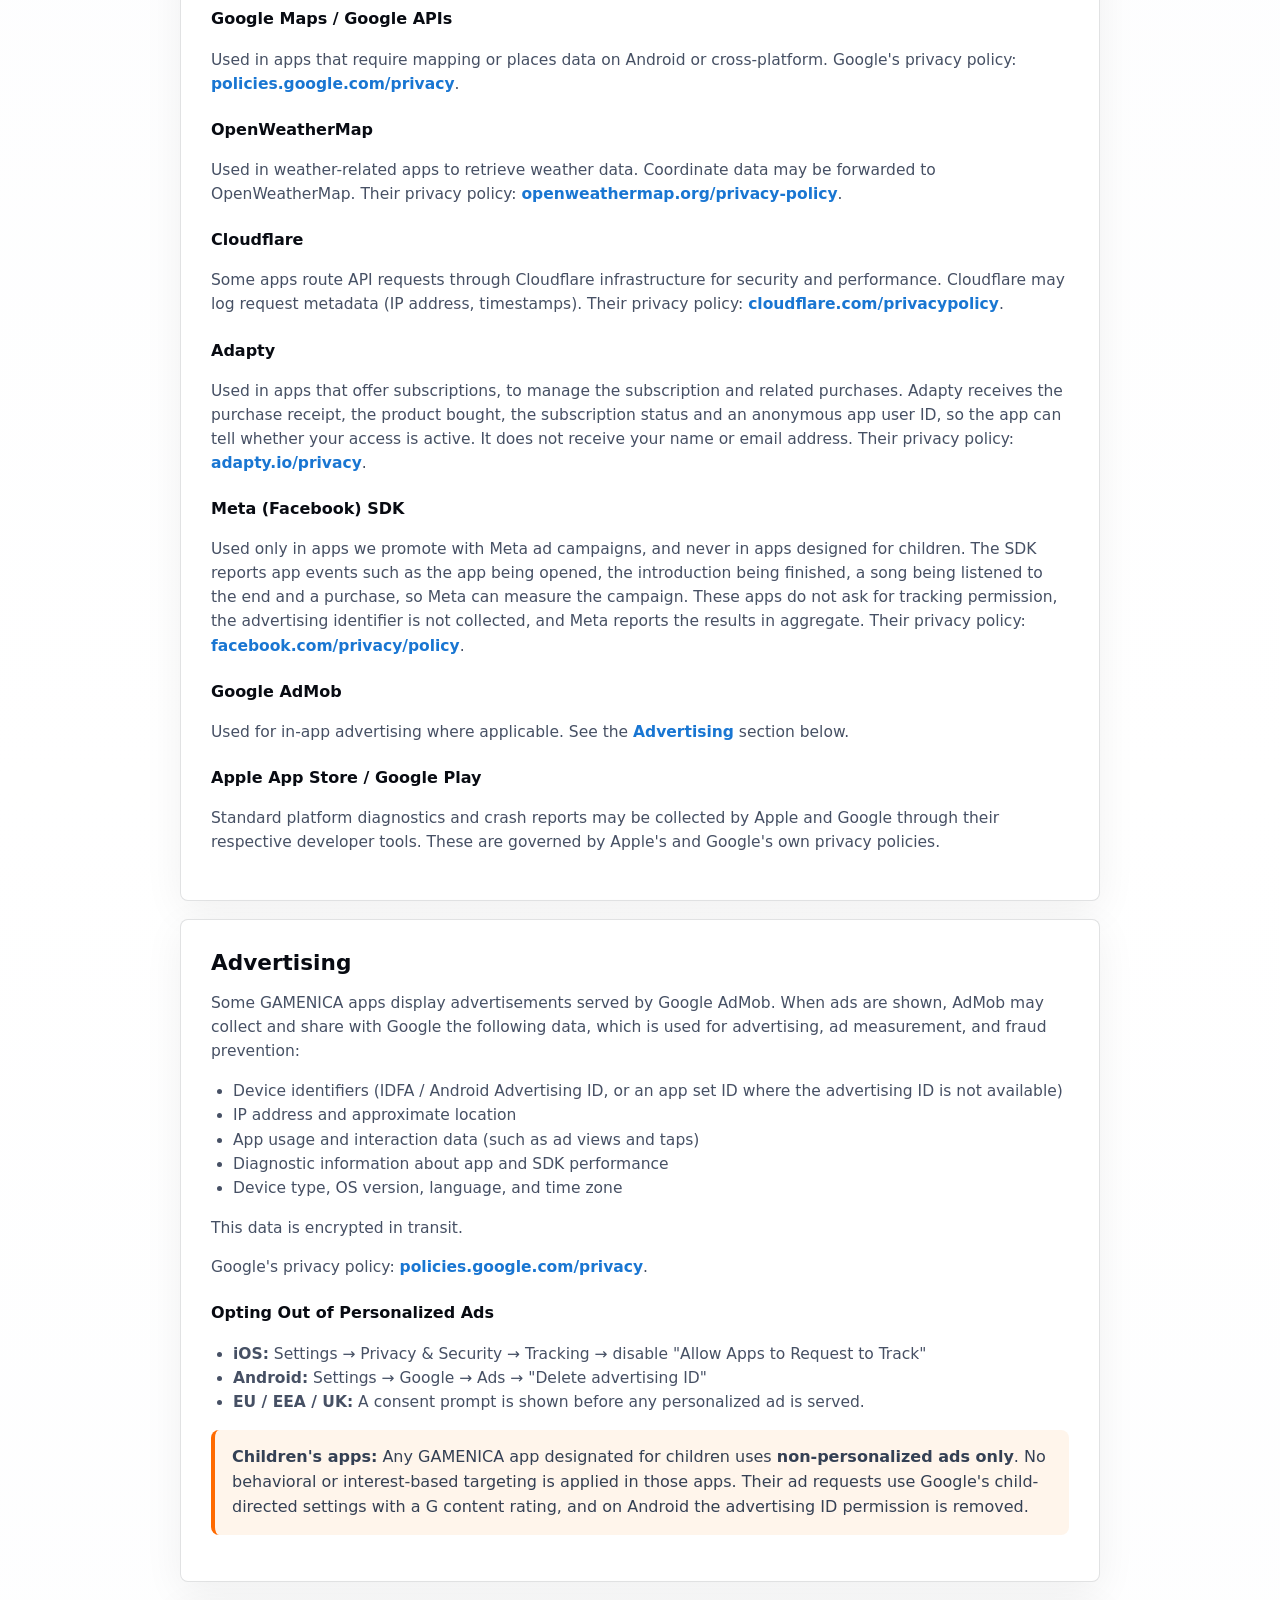
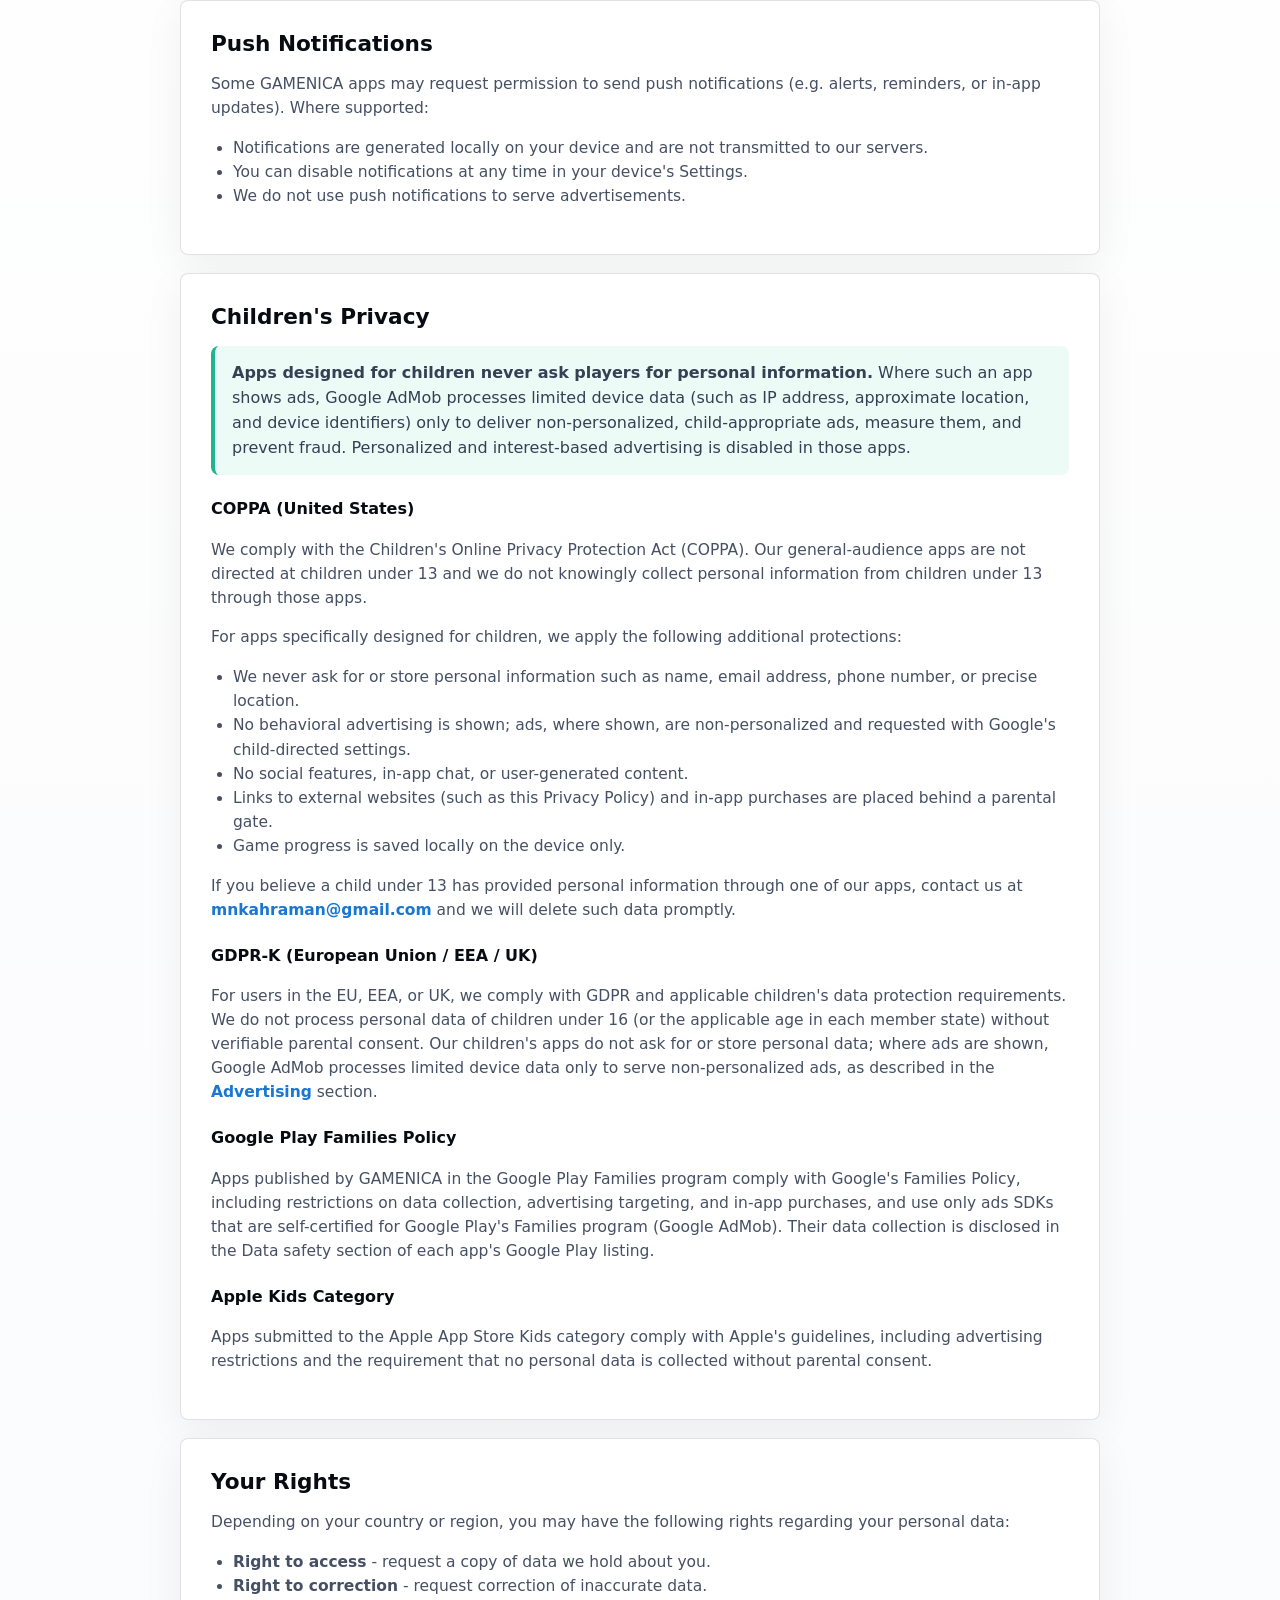
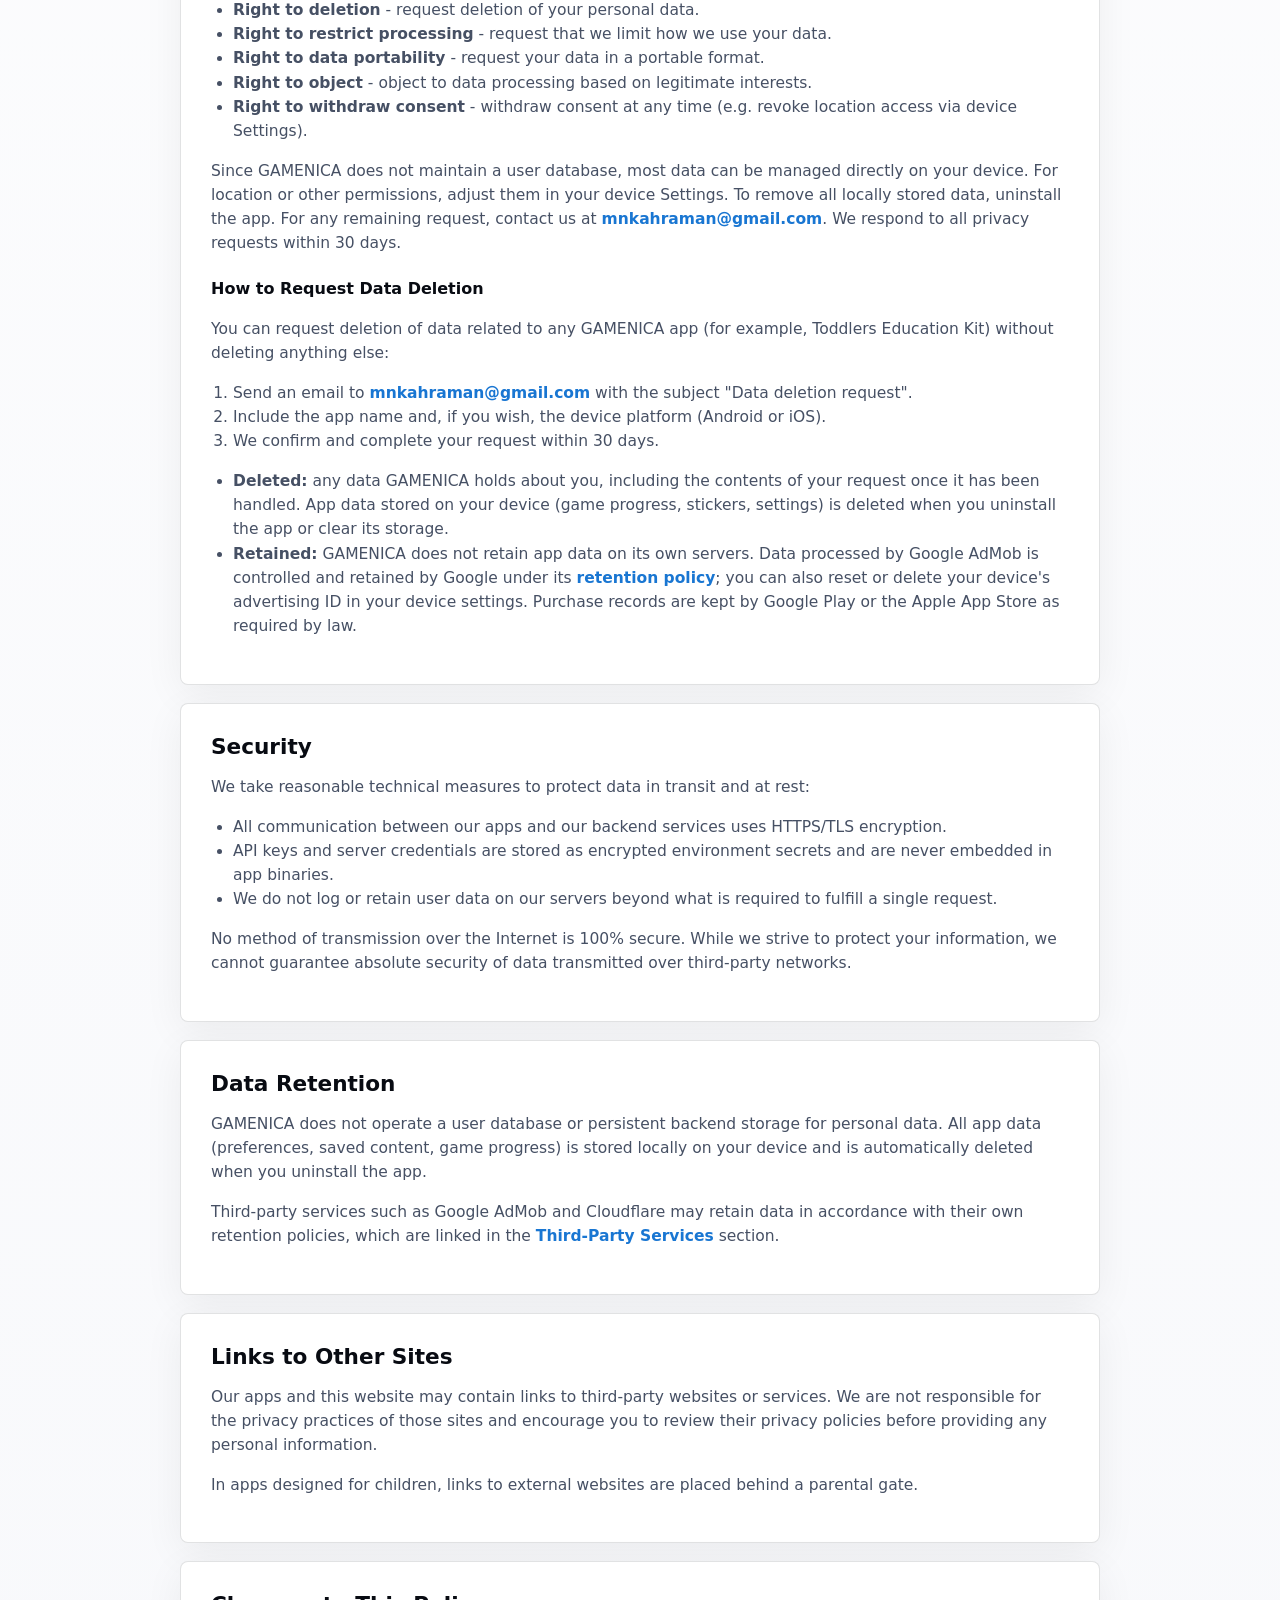
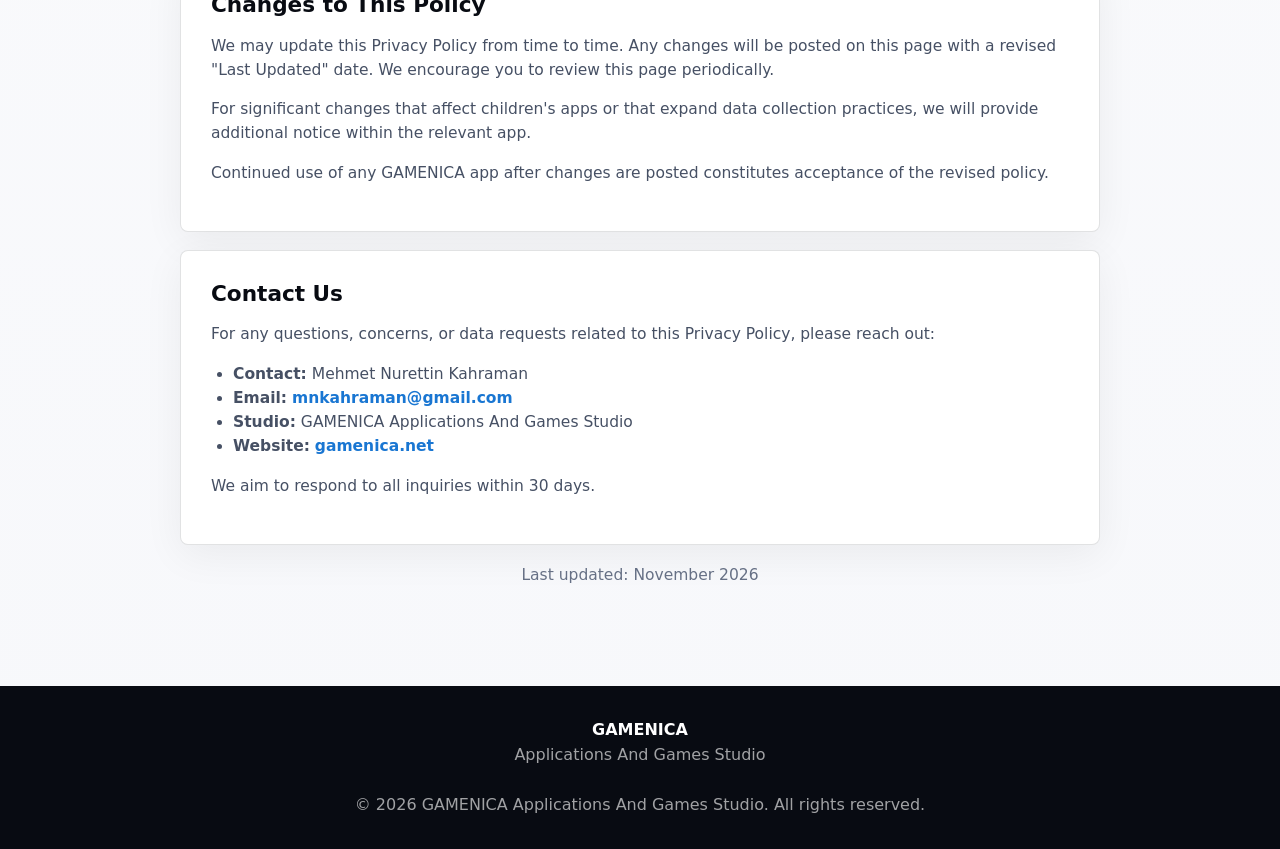
==== commit c6189482: "Privacy policy: add camera and user-picked music file disclosures (Fireworks Show) Co-Authored-By: C" ====
--- a/privacy-policy/index.html
+++ b/privacy-policy/index.html
@@ -93,6 +93,16 @@
         <td>Processed on the device in real time; never recorded, stored or transmitted</td>
       </tr>
       <tr>
+        <td>Camera images</td>
+        <td>Only in apps with a camera feature (e.g. Fireworks Show's Camera mode), while that screen is open, with your permission</td>
+        <td>Device only; a photo is saved or shared only when you choose to</td>
+      </tr>
+      <tr>
+        <td>Music files you pick</td>
+        <td>Only when you choose a song from your device (e.g. "My music" in Fireworks Show's Show Builder)</td>
+        <td>Copied into the app's own storage on your device; never uploaded</td>
+      </tr>
+      <tr>
         <td>Device identifiers (e.g. app set ID), IP address &amp; approximate location</td>
         <td>Via Google AdMob, only in apps that show ads</td>
         <td>Google servers</td>
@@ -134,6 +144,8 @@
     <ul>
       <li><strong>Location data</strong> - used in real time to provide location-based features (e.g. maps, weather, nearby content). It is not stored on our servers or used for profiling.</li>
       <li><strong>Microphone audio</strong> - Harmonica can listen to the harmonica you play. When you turn the microphone on (tuner, Bend Lab or the "real harmonica" button in lessons, songs and games), the app analyses the sound on your device, in real time and in memory only, to detect the note you are playing. Audio is never recorded, stored or sent to us or to anyone else, and it is not used for advertising. The microphone turns off when you leave that screen or the app goes to the background. You can withdraw the permission at any time in your device settings.</li>
+      <li><strong>Camera images</strong> - Fireworks Show can draw fireworks over your camera view (Camera mode). The camera picture is used on your device in real time to show the preview and, when you tap the shutter, to make a photo with fireworks. Nothing is recorded or sent anywhere unless you save or share it yourself. The camera turns off when you leave that screen or the app goes to the background. No audio is recorded. You can withdraw the permission at any time in your device settings.</li>
+      <li><strong>Music files you pick</strong> - in Fireworks Show's Show Builder you can choose a song from your device ("My music"). The app copies that file into its own storage on your device so your show keeps working, and reads its rhythm on the device to place the fireworks on the beat. The file is never uploaded or shared with us or anyone else; deleting the app deletes the copy.</li>
       <li><strong>Locally stored preferences</strong> - used to remember your in-app settings and saved content across sessions.</li>
       <li><strong>Device and ad data (via AdMob)</strong> - used by Google to serve ads, measure ad performance, and prevent fraud and abuse. See the <a href="#advertising">Advertising</a> section for details and opt-out options.</li>
       <li><strong>Purchase and subscription status (via Adapty)</strong> - used to unlock the subscription content you paid for, to restore it on your other devices, and to tell us how many subscriptions are active. It is tied to an anonymous app user ID, not to your name or email.</li>
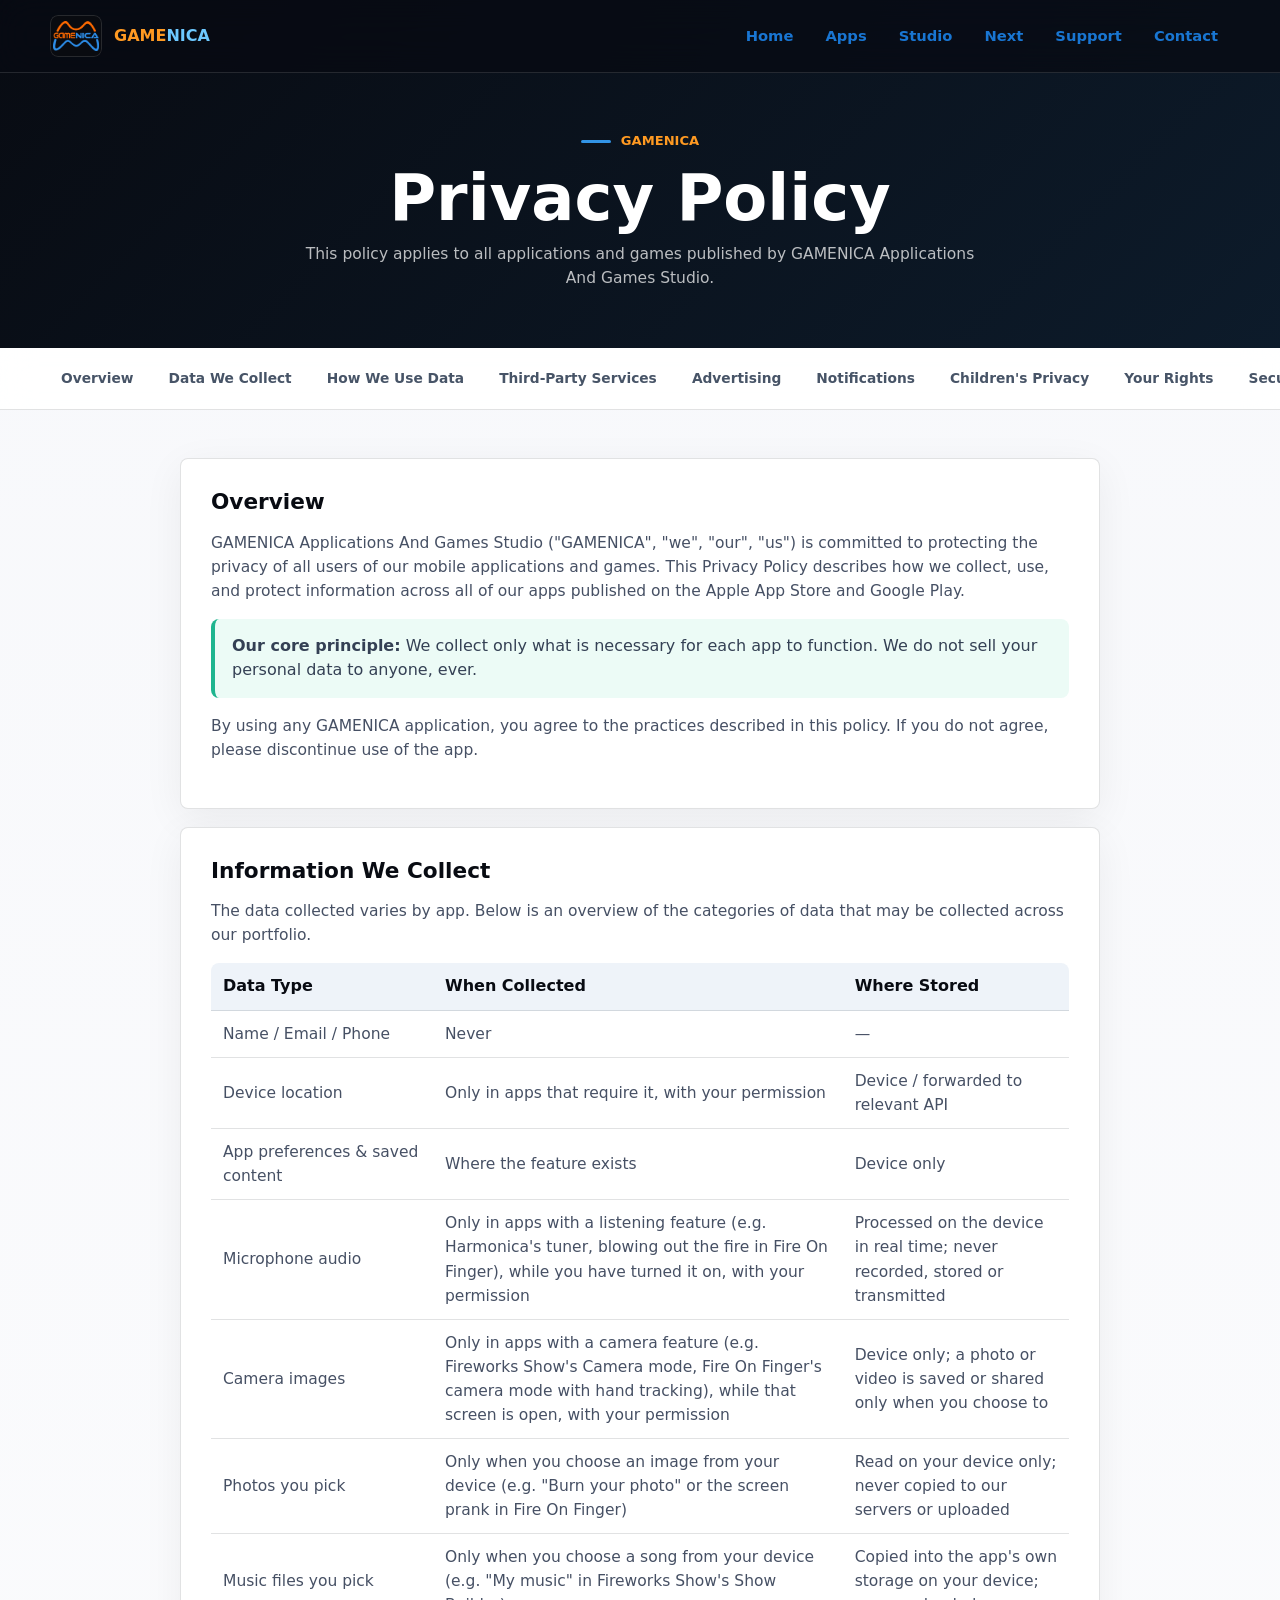
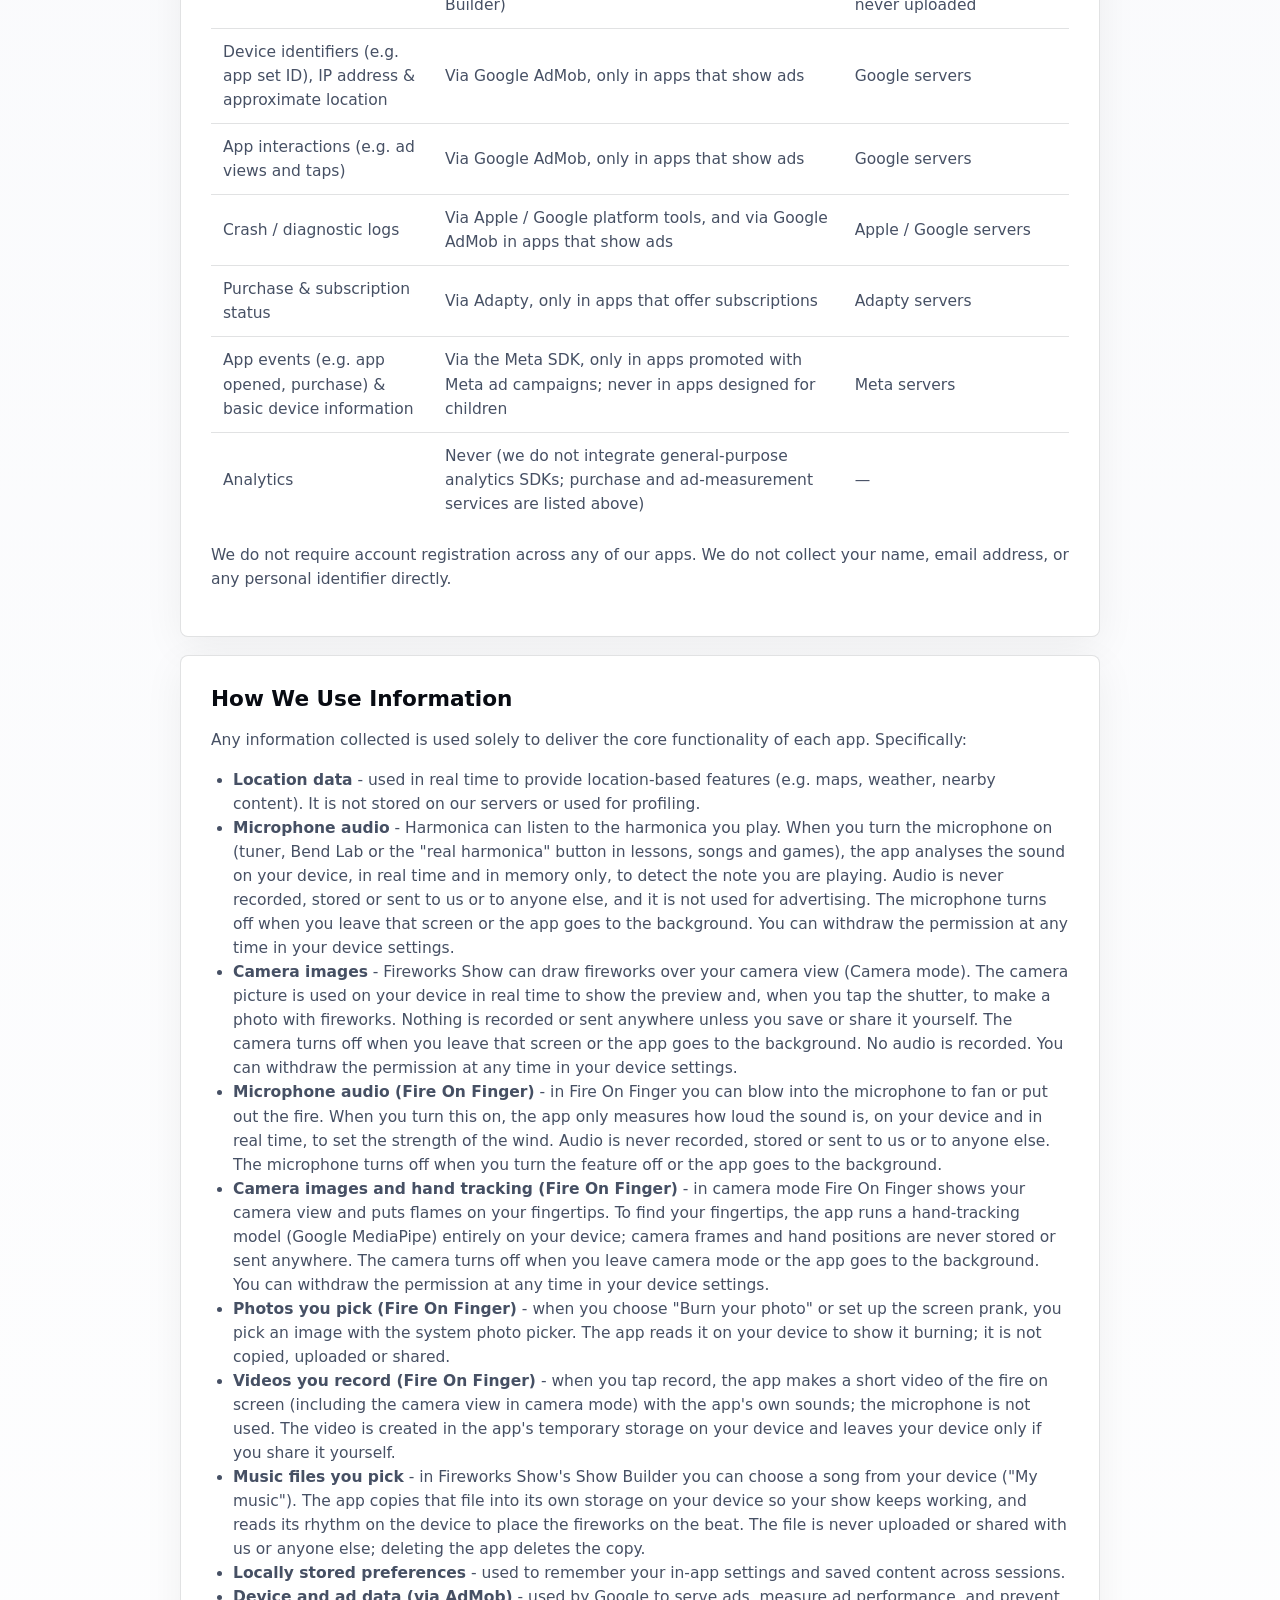
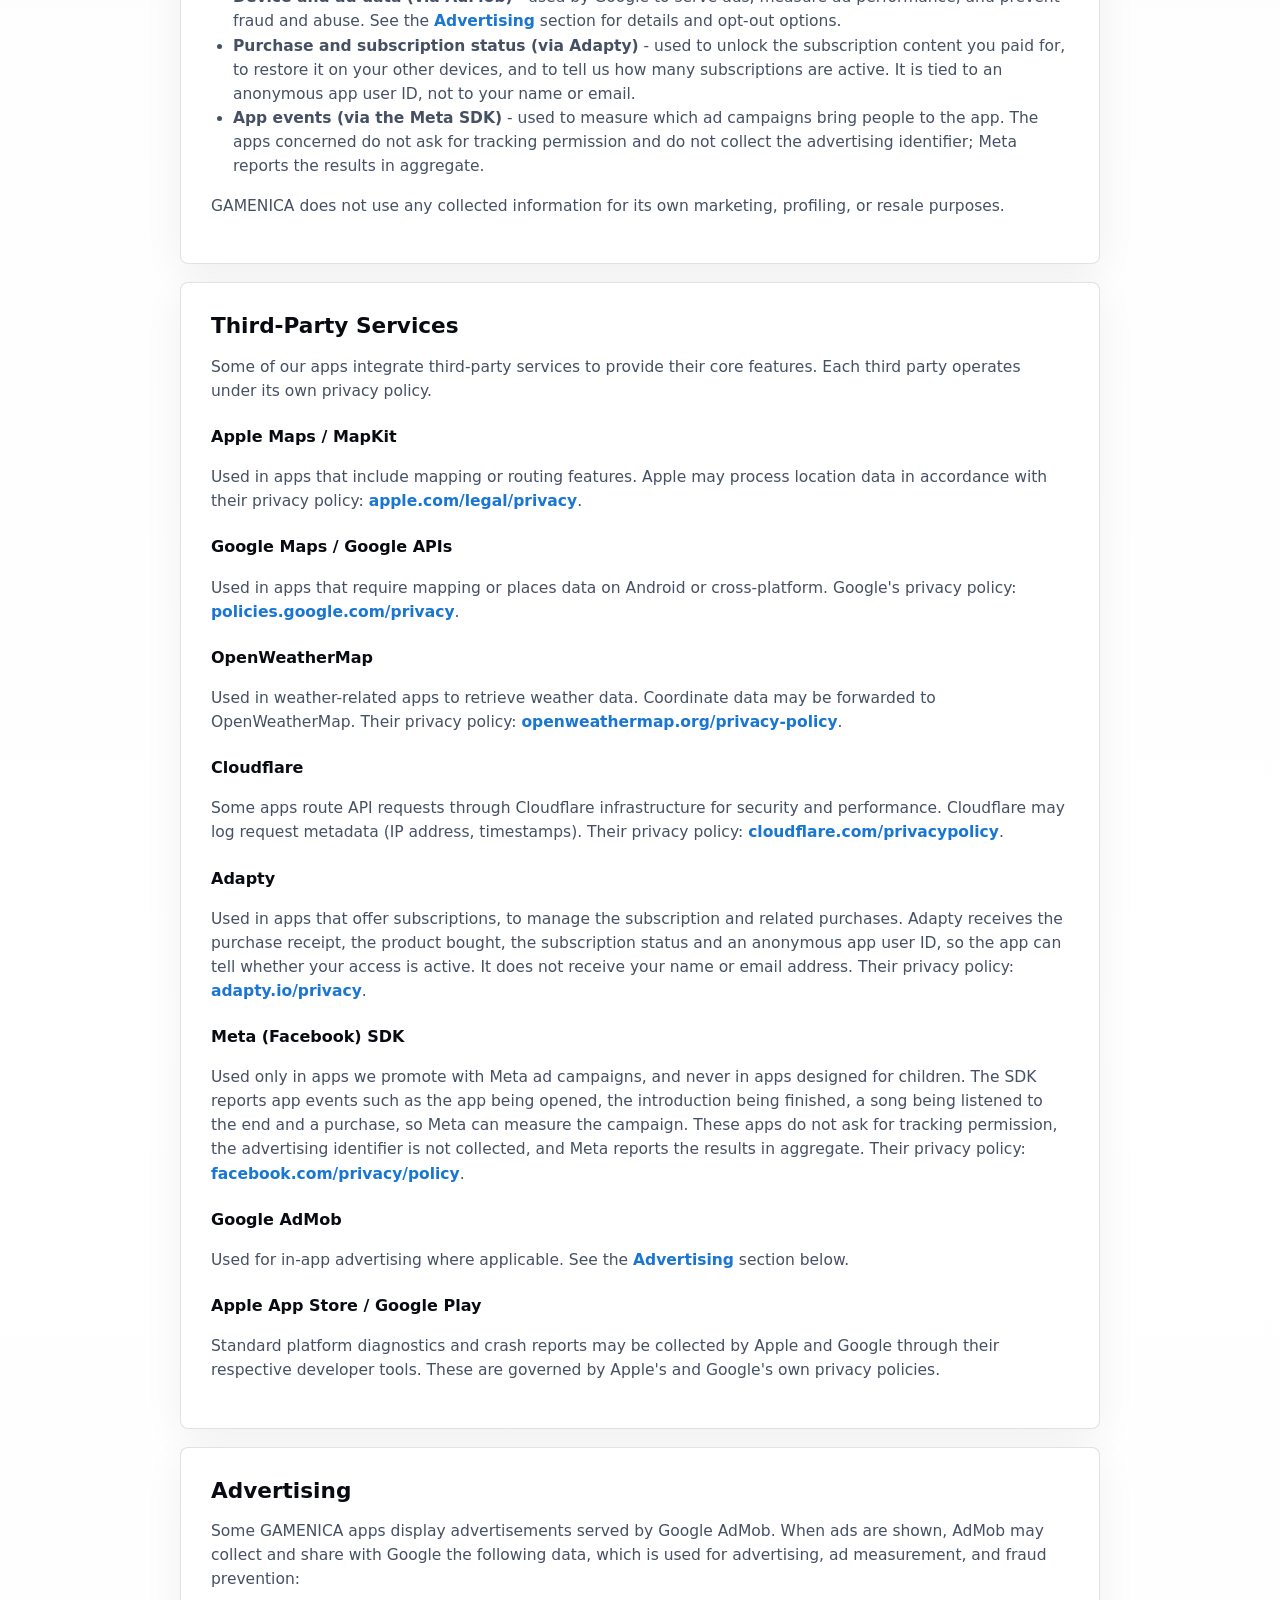
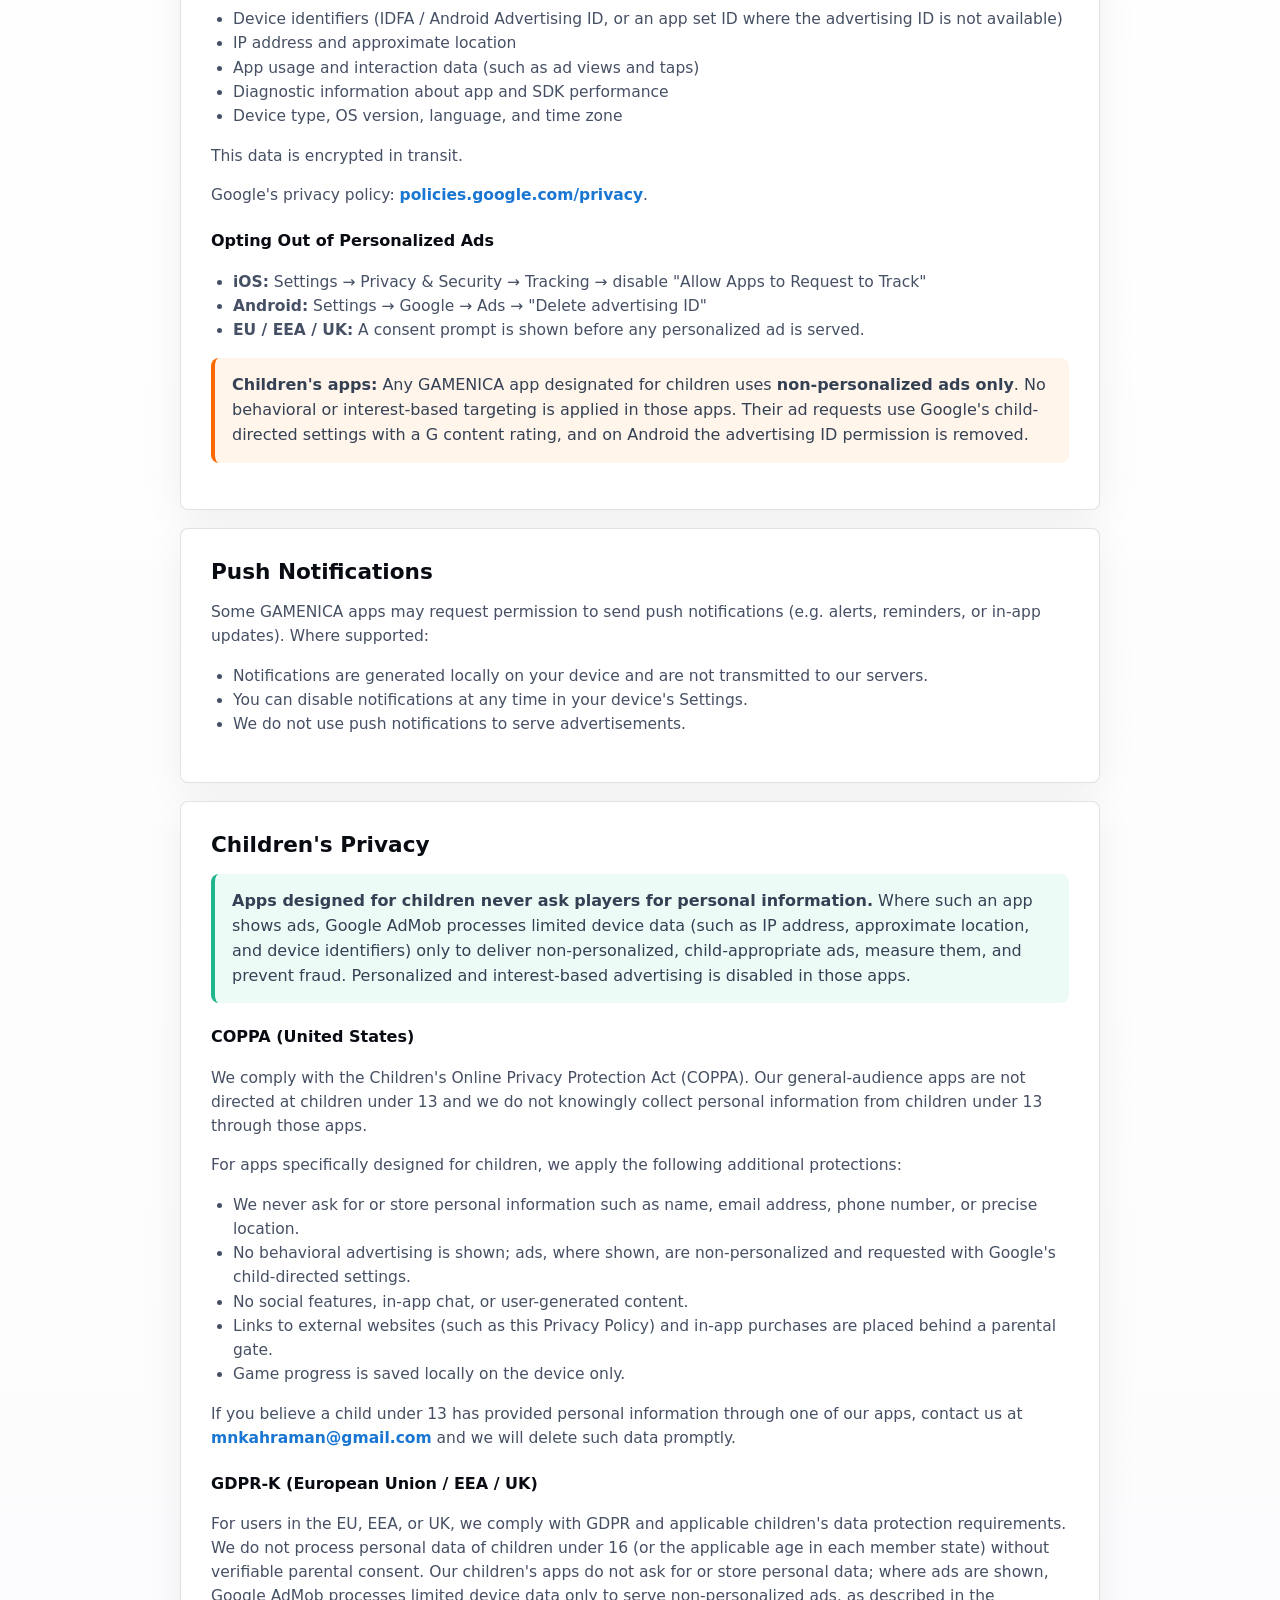
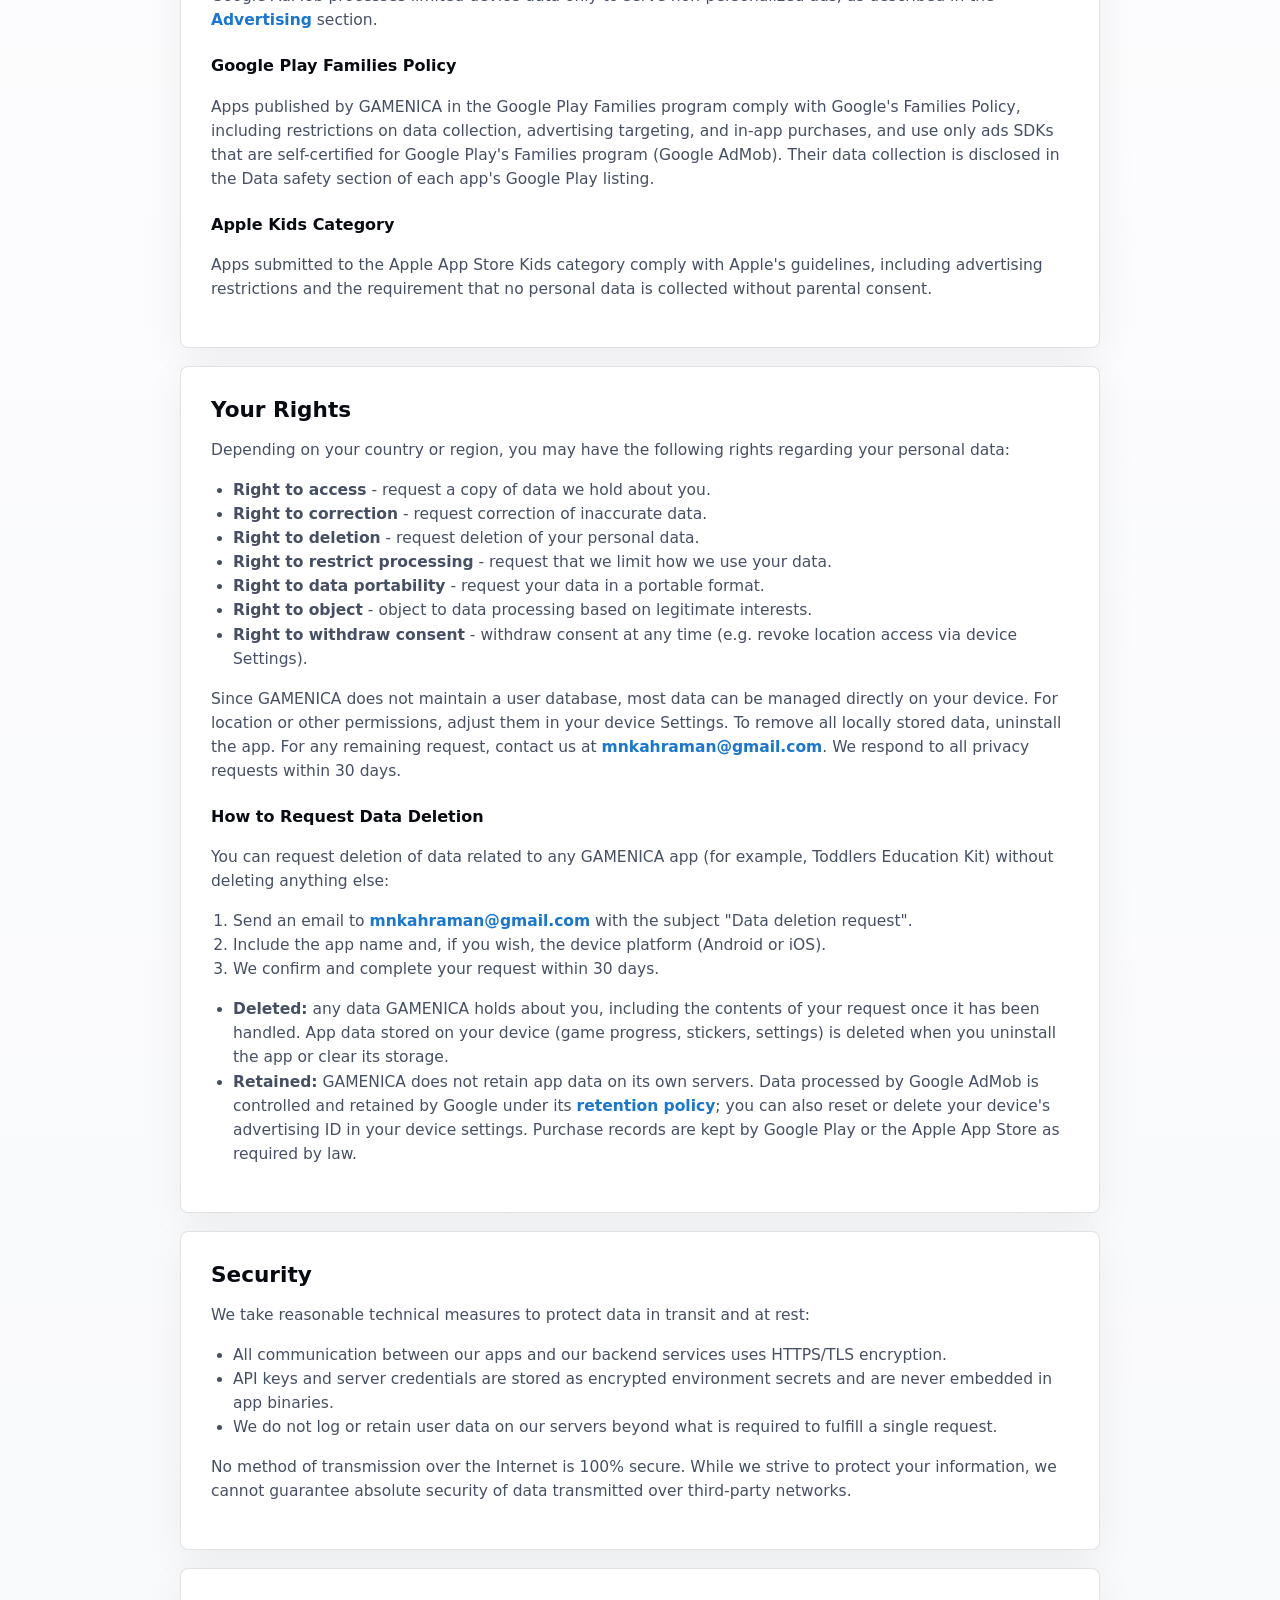
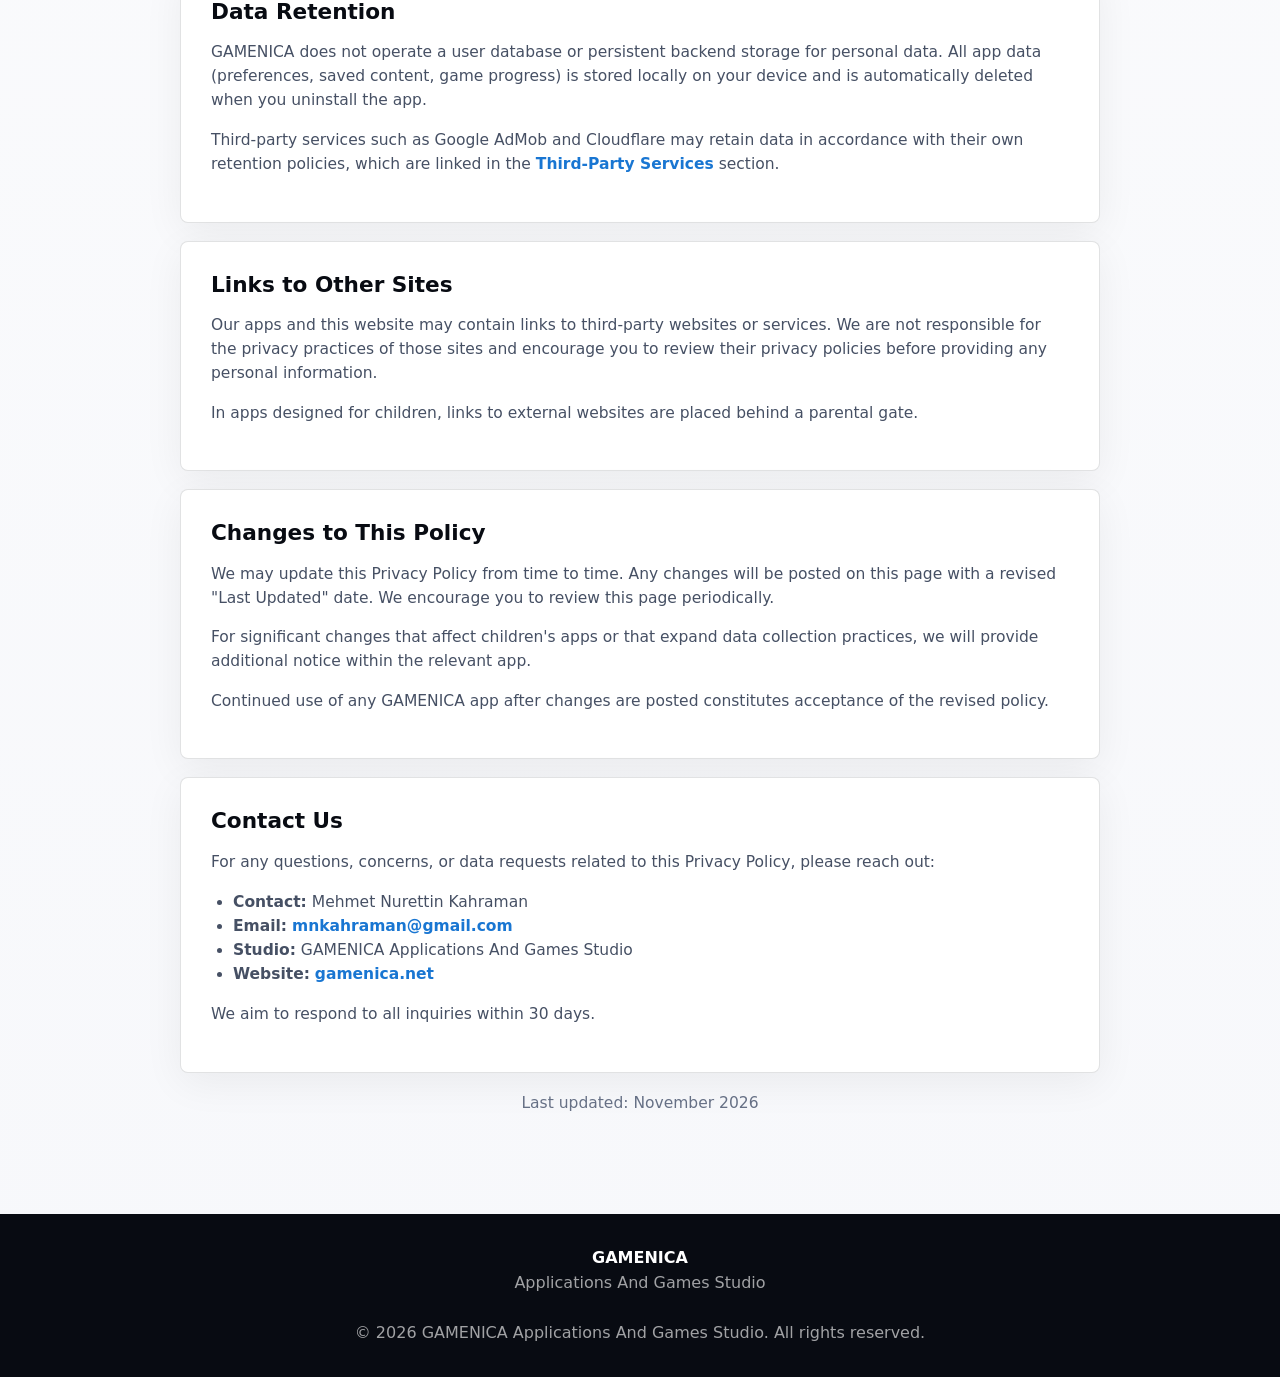
==== commit 70c1db90: "Privacy policy: add Fire On Finger microphone, camera/hand-tracking, photo and video disclosures Co-" ====
--- a/privacy-policy/index.html
+++ b/privacy-policy/index.html
@@ -89,13 +89,18 @@
       </tr>
       <tr>
         <td>Microphone audio</td>
-        <td>Only in apps with a listening feature (e.g. Harmonica's tuner), while you have turned it on, with your permission</td>
+        <td>Only in apps with a listening feature (e.g. Harmonica's tuner, blowing out the fire in Fire On Finger), while you have turned it on, with your permission</td>
         <td>Processed on the device in real time; never recorded, stored or transmitted</td>
       </tr>
       <tr>
         <td>Camera images</td>
-        <td>Only in apps with a camera feature (e.g. Fireworks Show's Camera mode), while that screen is open, with your permission</td>
-        <td>Device only; a photo is saved or shared only when you choose to</td>
+        <td>Only in apps with a camera feature (e.g. Fireworks Show's Camera mode, Fire On Finger's camera mode with hand tracking), while that screen is open, with your permission</td>
+        <td>Device only; a photo or video is saved or shared only when you choose to</td>
+      </tr>
+      <tr>
+        <td>Photos you pick</td>
+        <td>Only when you choose an image from your device (e.g. "Burn your photo" or the screen prank in Fire On Finger)</td>
+        <td>Read on your device only; never copied to our servers or uploaded</td>
       </tr>
       <tr>
         <td>Music files you pick</td>
@@ -145,6 +150,10 @@
       <li><strong>Location data</strong> - used in real time to provide location-based features (e.g. maps, weather, nearby content). It is not stored on our servers or used for profiling.</li>
       <li><strong>Microphone audio</strong> - Harmonica can listen to the harmonica you play. When you turn the microphone on (tuner, Bend Lab or the "real harmonica" button in lessons, songs and games), the app analyses the sound on your device, in real time and in memory only, to detect the note you are playing. Audio is never recorded, stored or sent to us or to anyone else, and it is not used for advertising. The microphone turns off when you leave that screen or the app goes to the background. You can withdraw the permission at any time in your device settings.</li>
       <li><strong>Camera images</strong> - Fireworks Show can draw fireworks over your camera view (Camera mode). The camera picture is used on your device in real time to show the preview and, when you tap the shutter, to make a photo with fireworks. Nothing is recorded or sent anywhere unless you save or share it yourself. The camera turns off when you leave that screen or the app goes to the background. No audio is recorded. You can withdraw the permission at any time in your device settings.</li>
+      <li><strong>Microphone audio (Fire On Finger)</strong> - in Fire On Finger you can blow into the microphone to fan or put out the fire. When you turn this on, the app only measures how loud the sound is, on your device and in real time, to set the strength of the wind. Audio is never recorded, stored or sent to us or to anyone else. The microphone turns off when you turn the feature off or the app goes to the background.</li>
+      <li><strong>Camera images and hand tracking (Fire On Finger)</strong> - in camera mode Fire On Finger shows your camera view and puts flames on your fingertips. To find your fingertips, the app runs a hand-tracking model (Google MediaPipe) entirely on your device; camera frames and hand positions are never stored or sent anywhere. The camera turns off when you leave camera mode or the app goes to the background. You can withdraw the permission at any time in your device settings.</li>
+      <li><strong>Photos you pick (Fire On Finger)</strong> - when you choose "Burn your photo" or set up the screen prank, you pick an image with the system photo picker. The app reads it on your device to show it burning; it is not copied, uploaded or shared.</li>
+      <li><strong>Videos you record (Fire On Finger)</strong> - when you tap record, the app makes a short video of the fire on screen (including the camera view in camera mode) with the app's own sounds; the microphone is not used. The video is created in the app's temporary storage on your device and leaves your device only if you share it yourself.</li>
       <li><strong>Music files you pick</strong> - in Fireworks Show's Show Builder you can choose a song from your device ("My music"). The app copies that file into its own storage on your device so your show keeps working, and reads its rhythm on the device to place the fireworks on the beat. The file is never uploaded or shared with us or anyone else; deleting the app deletes the copy.</li>
       <li><strong>Locally stored preferences</strong> - used to remember your in-app settings and saved content across sessions.</li>
       <li><strong>Device and ad data (via AdMob)</strong> - used by Google to serve ads, measure ad performance, and prevent fraud and abuse. See the <a href="#advertising">Advertising</a> section for details and opt-out options.</li>
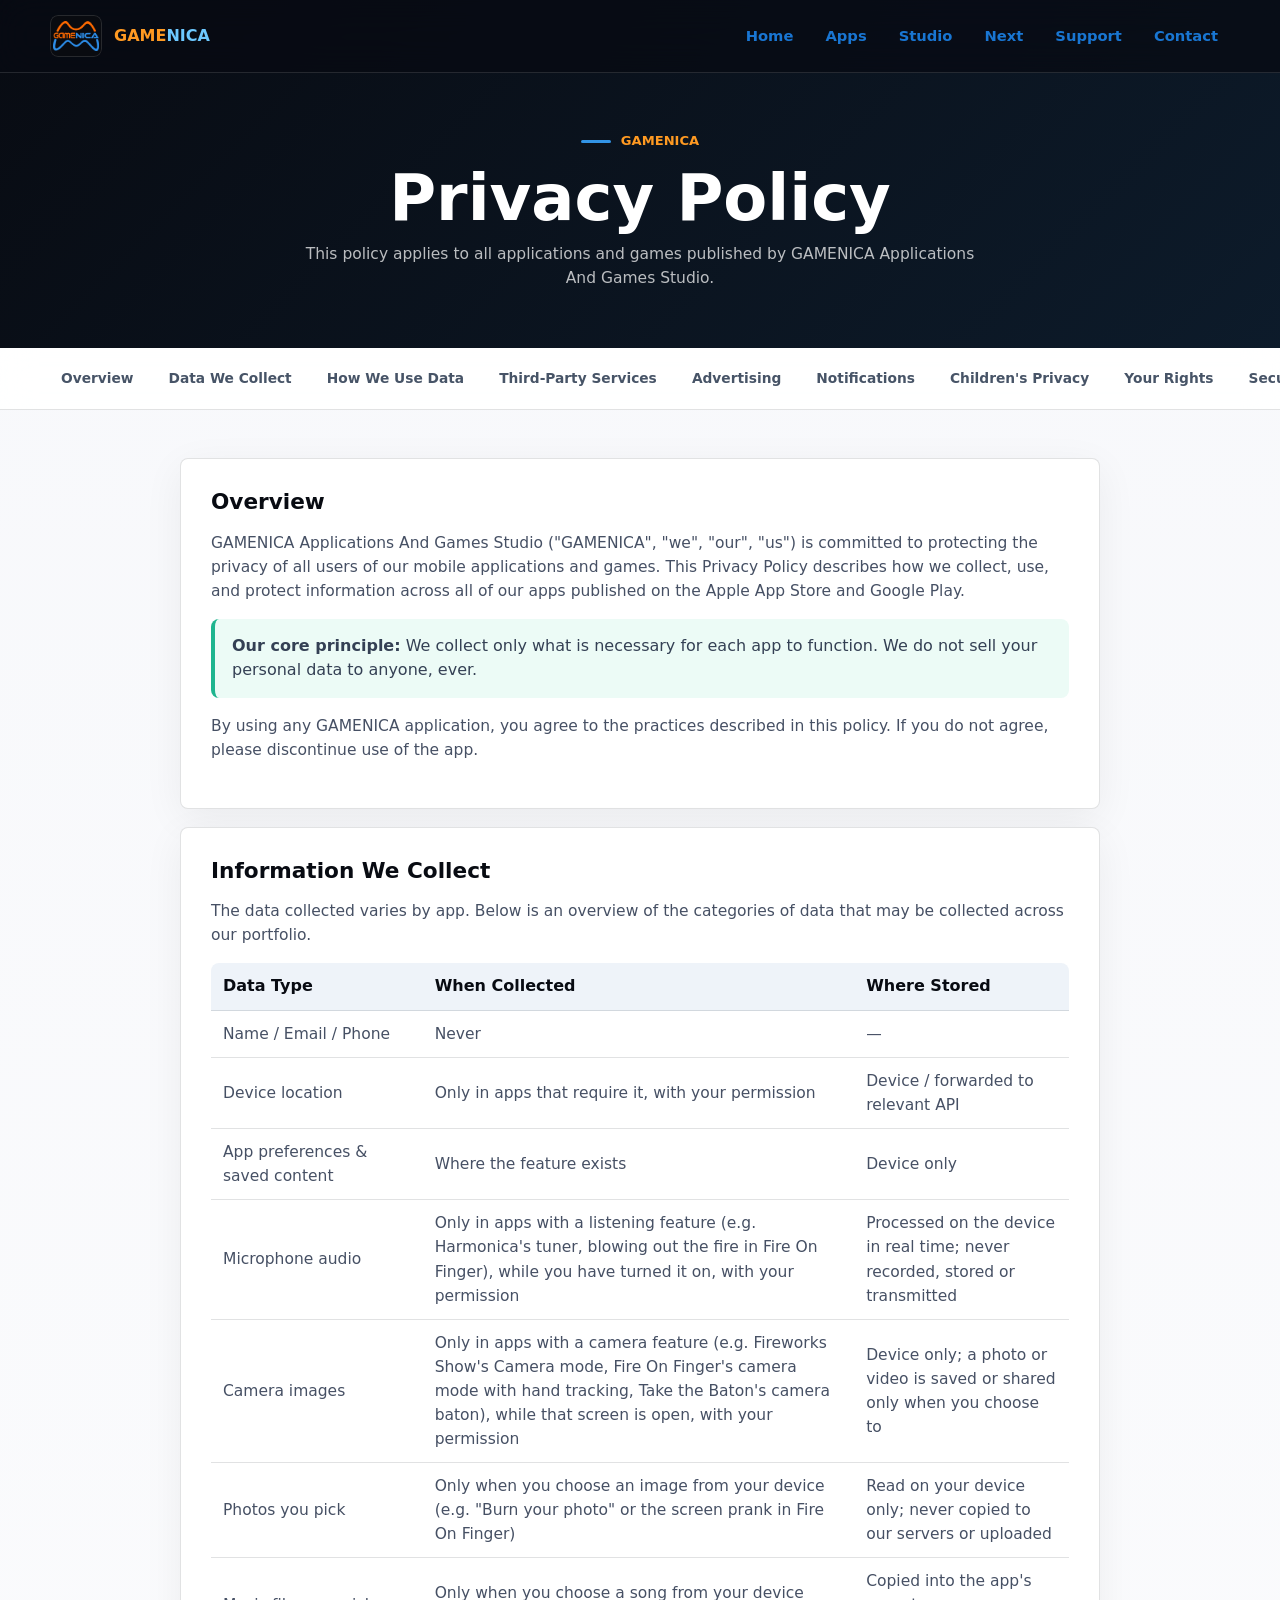
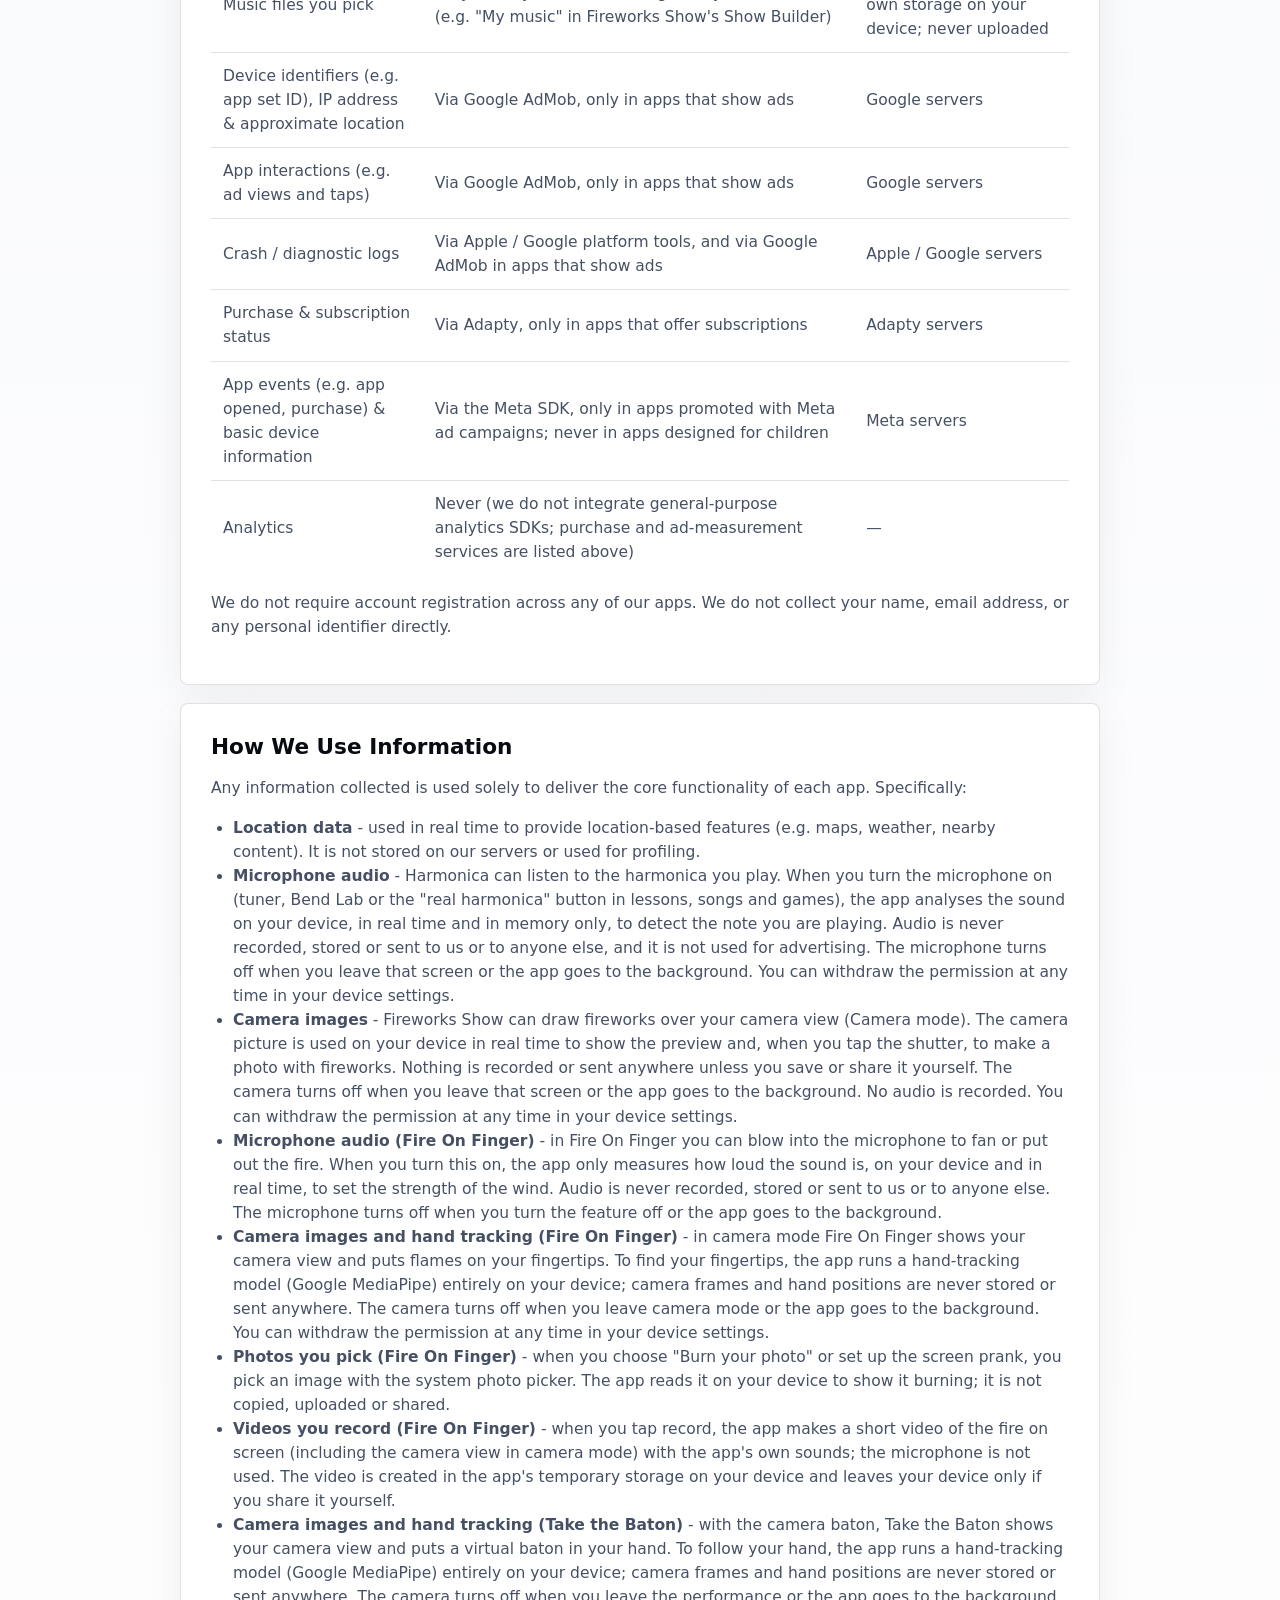
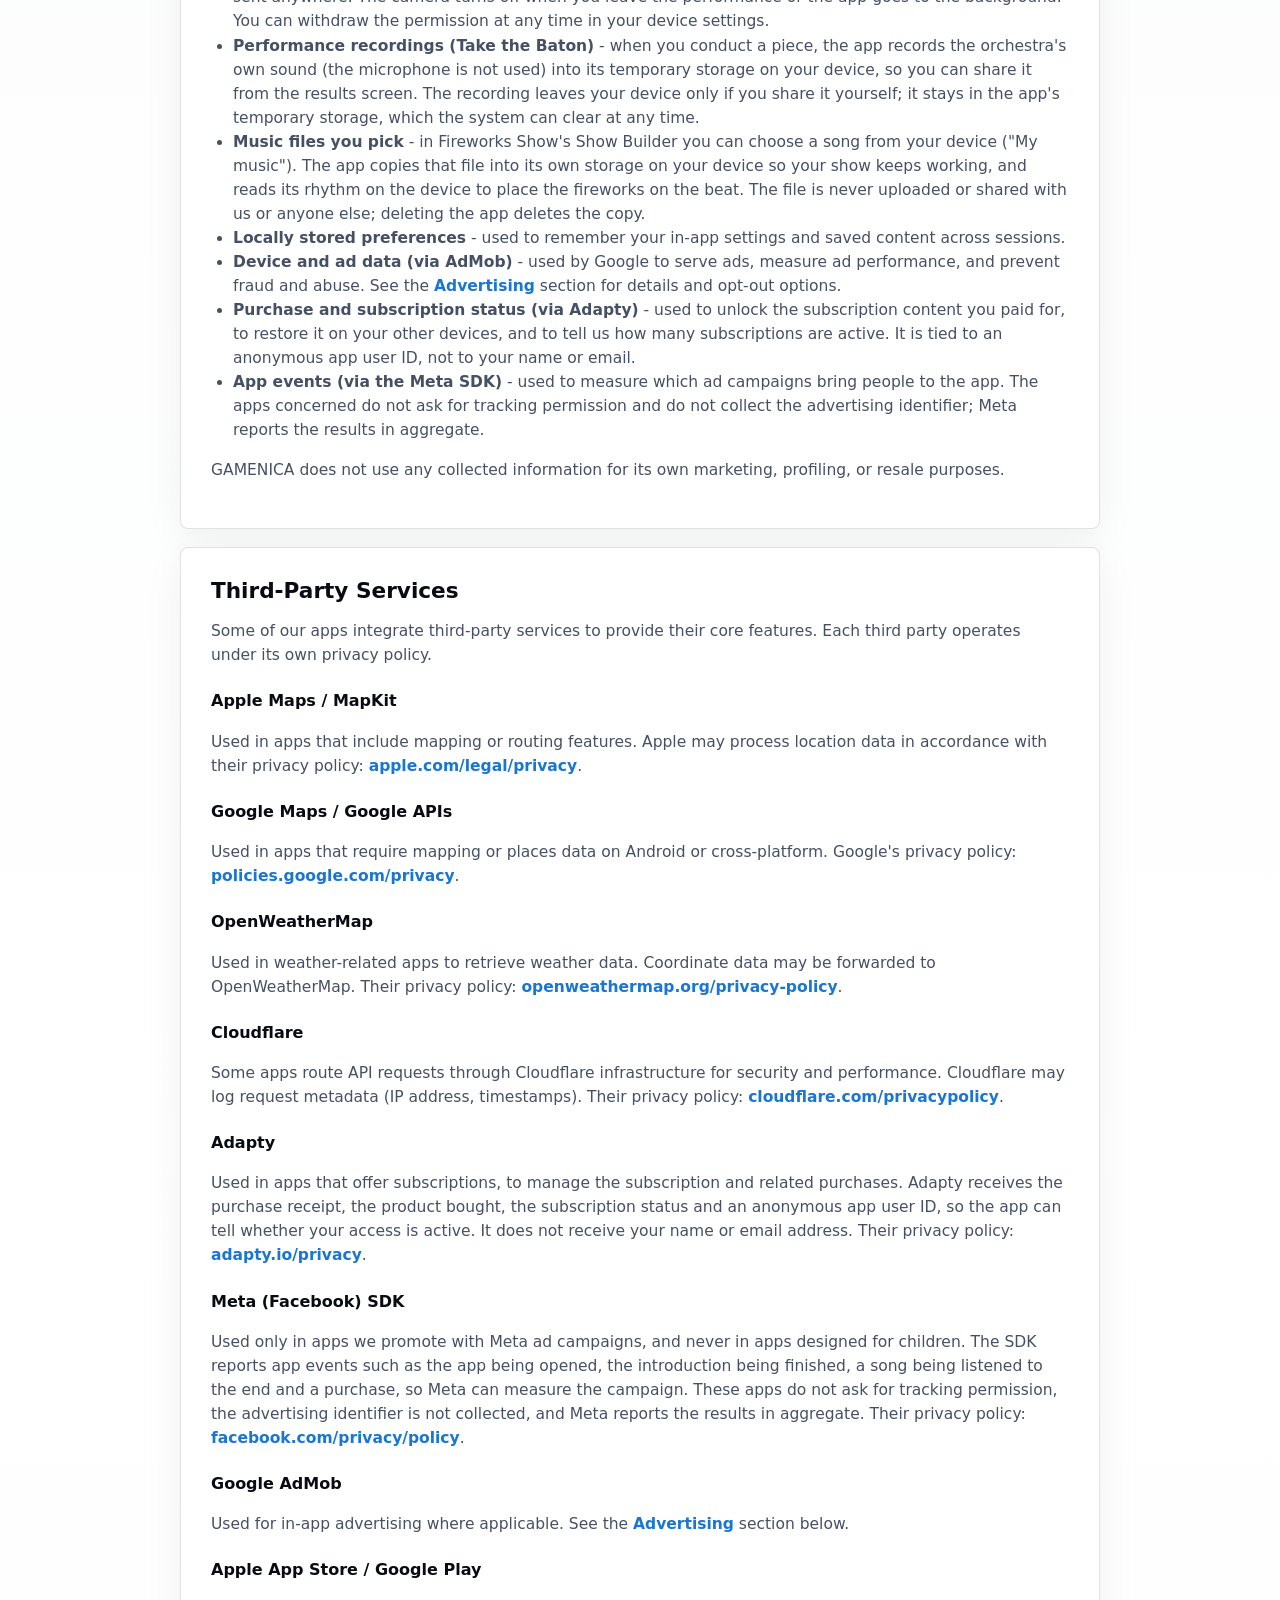
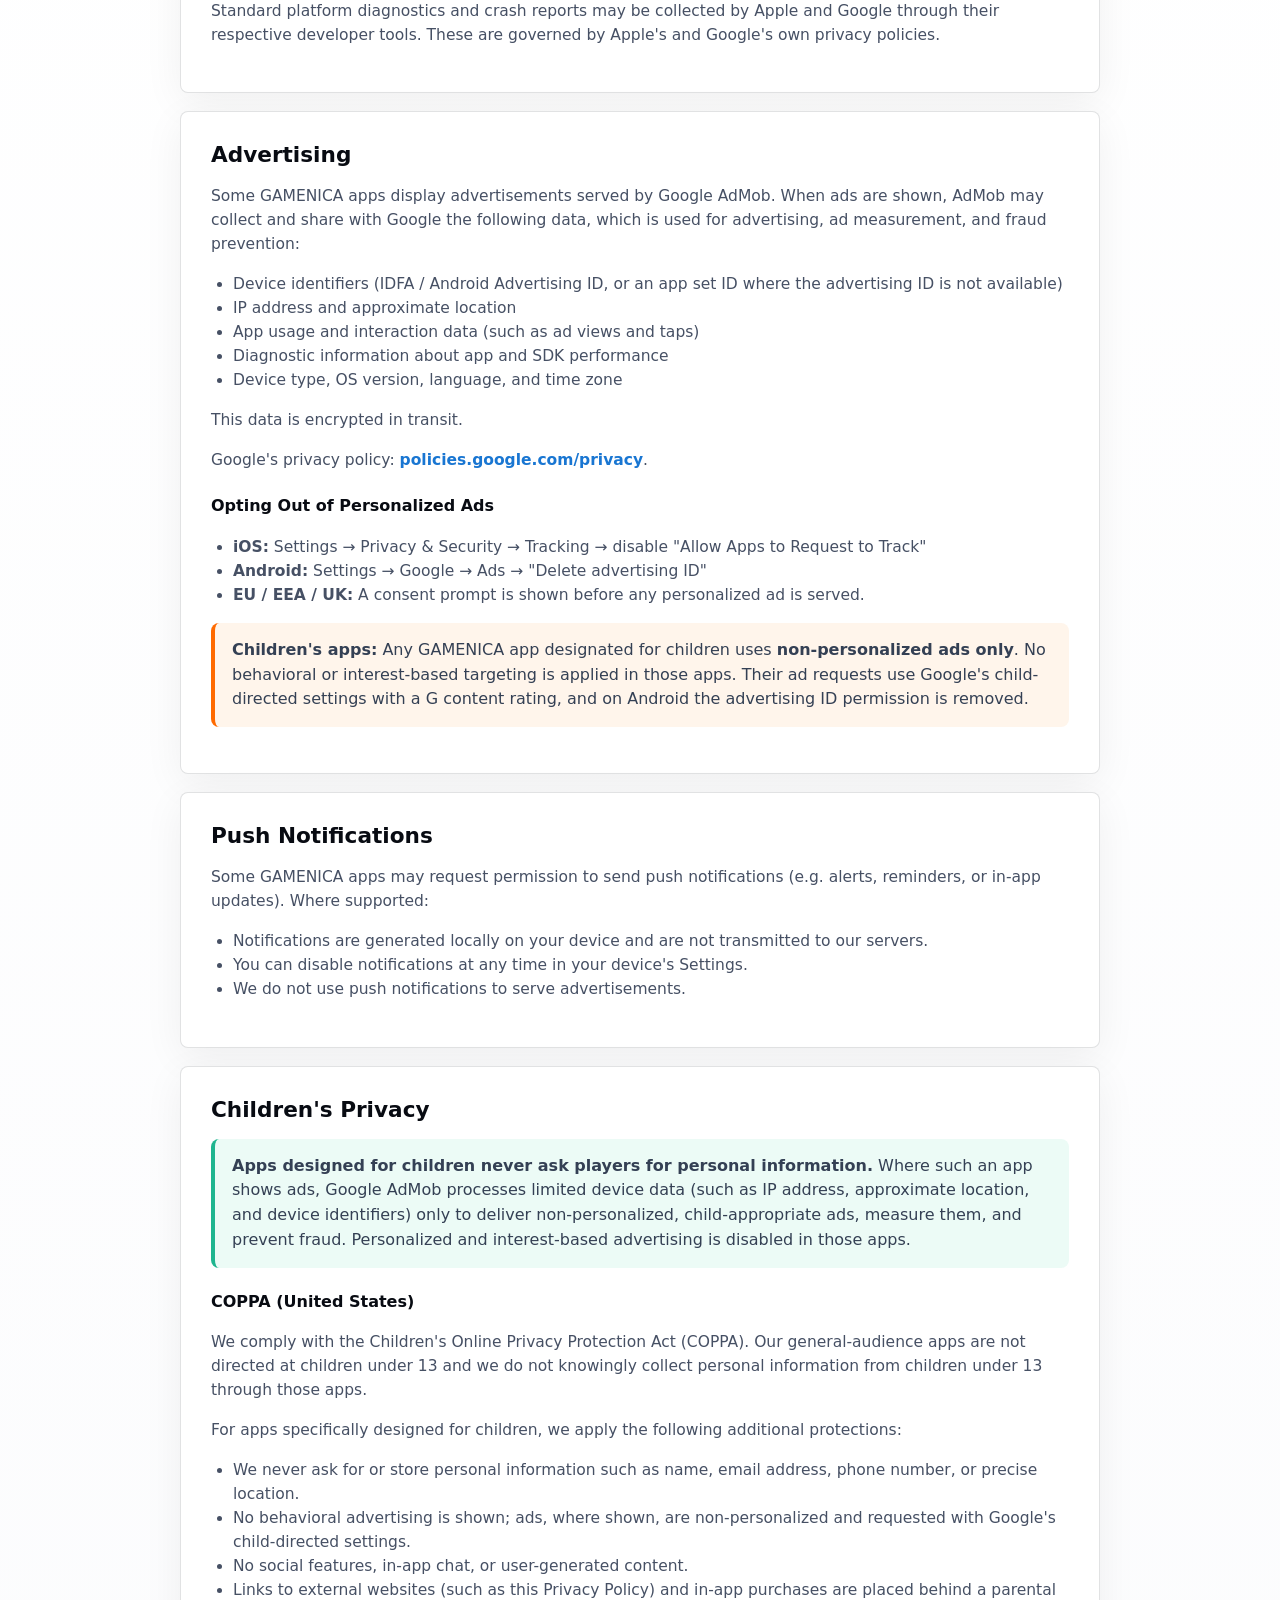
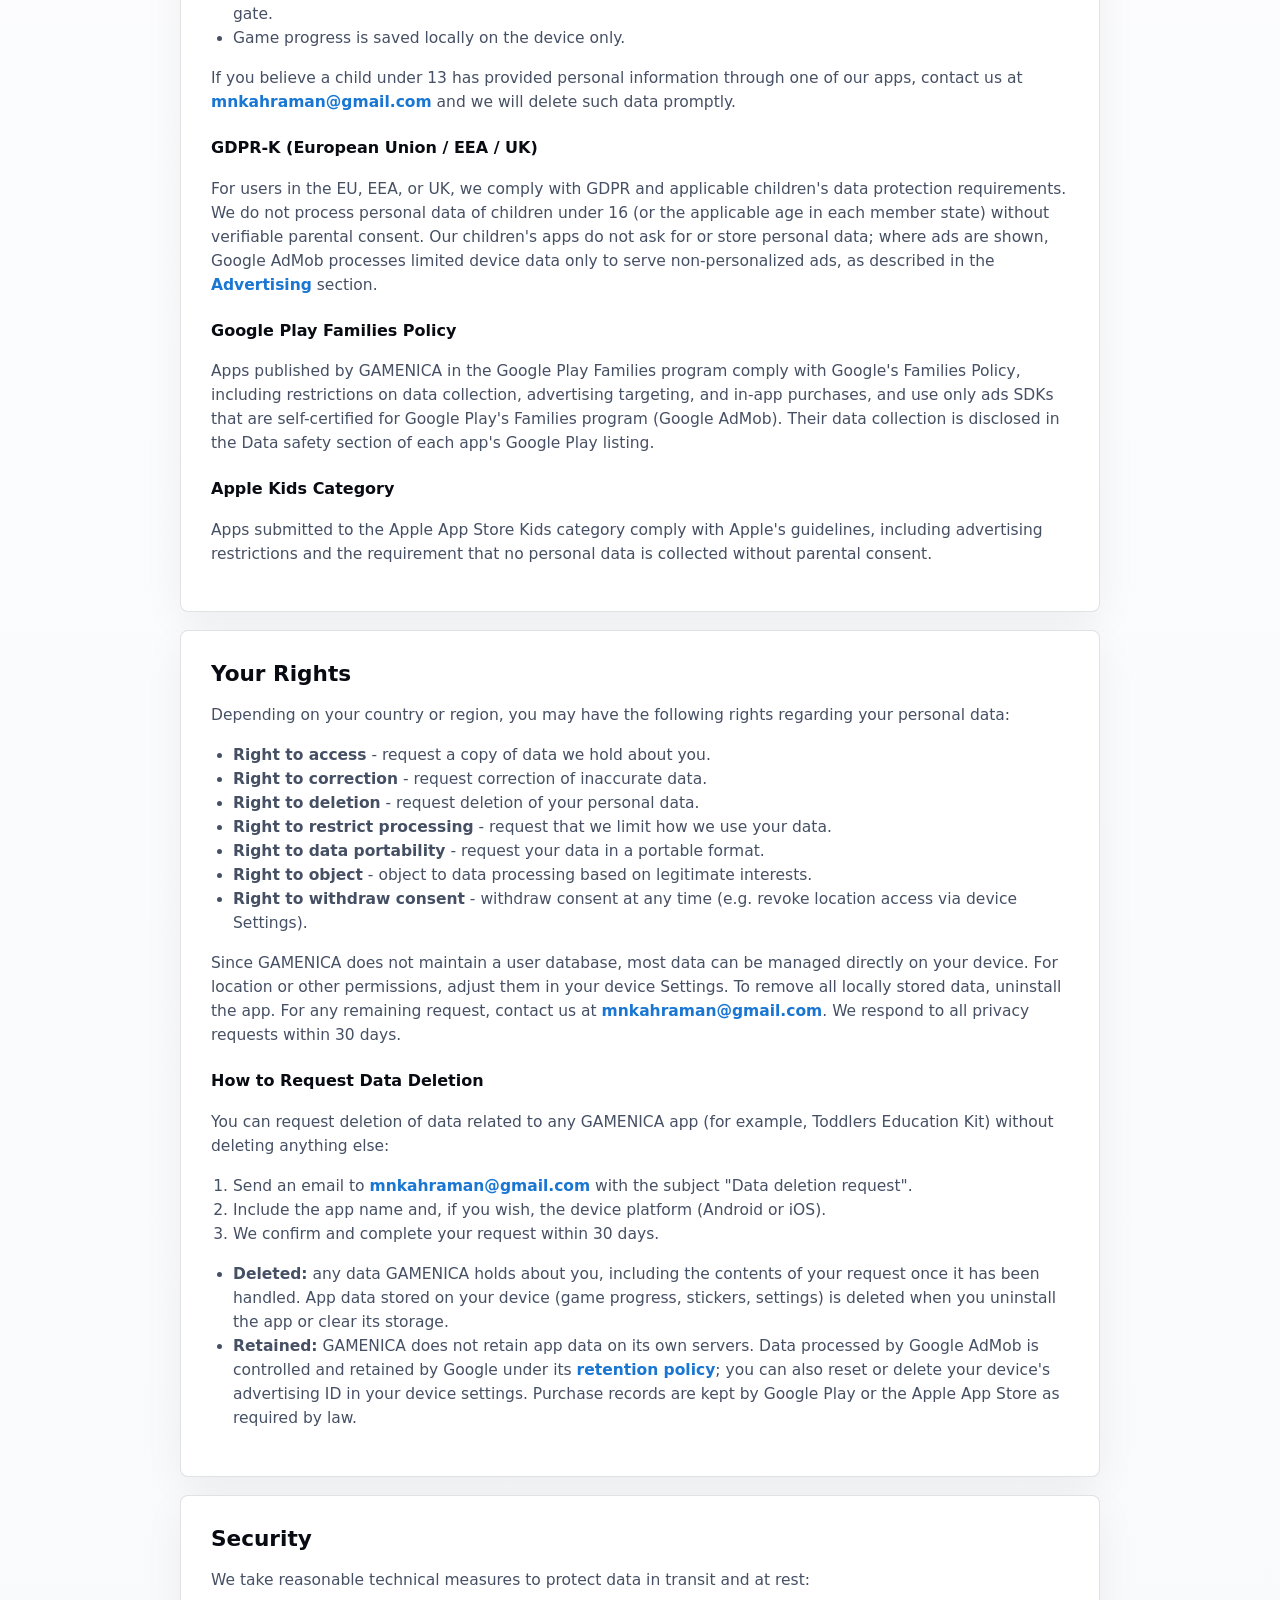
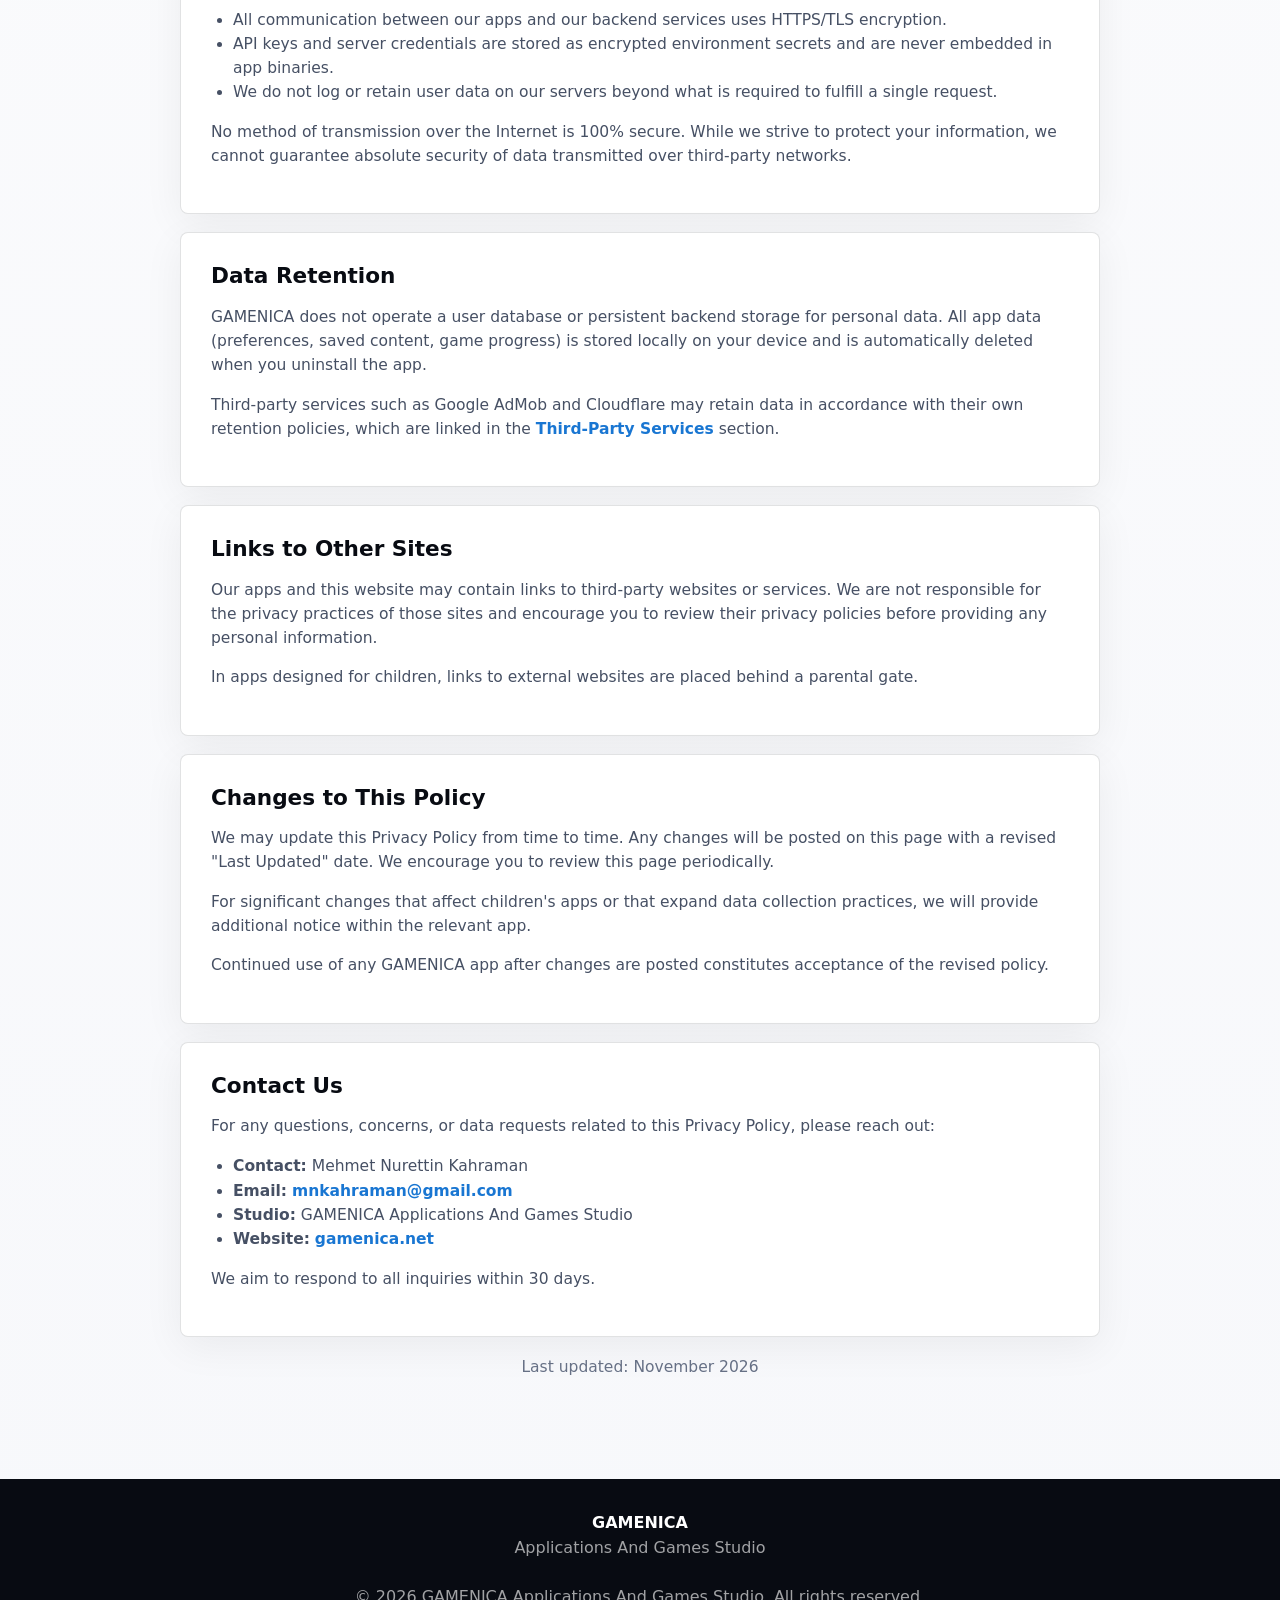
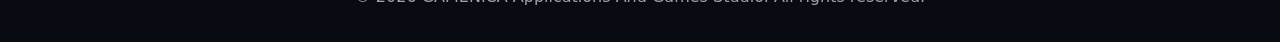
==== commit 101b92a9: "Privacy policy: add Take the Baton camera/hand-tracking and performance recording disclosures Co-Aut" ====
--- a/privacy-policy/index.html
+++ b/privacy-policy/index.html
@@ -94,7 +94,7 @@
       </tr>
       <tr>
         <td>Camera images</td>
-        <td>Only in apps with a camera feature (e.g. Fireworks Show's Camera mode, Fire On Finger's camera mode with hand tracking), while that screen is open, with your permission</td>
+        <td>Only in apps with a camera feature (e.g. Fireworks Show's Camera mode, Fire On Finger's camera mode with hand tracking, Take the Baton's camera baton), while that screen is open, with your permission</td>
         <td>Device only; a photo or video is saved or shared only when you choose to</td>
       </tr>
       <tr>
@@ -154,6 +154,8 @@
       <li><strong>Camera images and hand tracking (Fire On Finger)</strong> - in camera mode Fire On Finger shows your camera view and puts flames on your fingertips. To find your fingertips, the app runs a hand-tracking model (Google MediaPipe) entirely on your device; camera frames and hand positions are never stored or sent anywhere. The camera turns off when you leave camera mode or the app goes to the background. You can withdraw the permission at any time in your device settings.</li>
       <li><strong>Photos you pick (Fire On Finger)</strong> - when you choose "Burn your photo" or set up the screen prank, you pick an image with the system photo picker. The app reads it on your device to show it burning; it is not copied, uploaded or shared.</li>
       <li><strong>Videos you record (Fire On Finger)</strong> - when you tap record, the app makes a short video of the fire on screen (including the camera view in camera mode) with the app's own sounds; the microphone is not used. The video is created in the app's temporary storage on your device and leaves your device only if you share it yourself.</li>
+      <li><strong>Camera images and hand tracking (Take the Baton)</strong> - with the camera baton, Take the Baton shows your camera view and puts a virtual baton in your hand. To follow your hand, the app runs a hand-tracking model (Google MediaPipe) entirely on your device; camera frames and hand positions are never stored or sent anywhere. The camera turns off when you leave the performance or the app goes to the background. You can withdraw the permission at any time in your device settings.</li>
+      <li><strong>Performance recordings (Take the Baton)</strong> - when you conduct a piece, the app records the orchestra's own sound (the microphone is not used) into its temporary storage on your device, so you can share it from the results screen. The recording leaves your device only if you share it yourself; it stays in the app's temporary storage, which the system can clear at any time.</li>
       <li><strong>Music files you pick</strong> - in Fireworks Show's Show Builder you can choose a song from your device ("My music"). The app copies that file into its own storage on your device so your show keeps working, and reads its rhythm on the device to place the fireworks on the beat. The file is never uploaded or shared with us or anyone else; deleting the app deletes the copy.</li>
       <li><strong>Locally stored preferences</strong> - used to remember your in-app settings and saved content across sessions.</li>
       <li><strong>Device and ad data (via AdMob)</strong> - used by Google to serve ads, measure ad performance, and prevent fraud and abuse. See the <a href="#advertising">Advertising</a> section for details and opt-out options.</li>
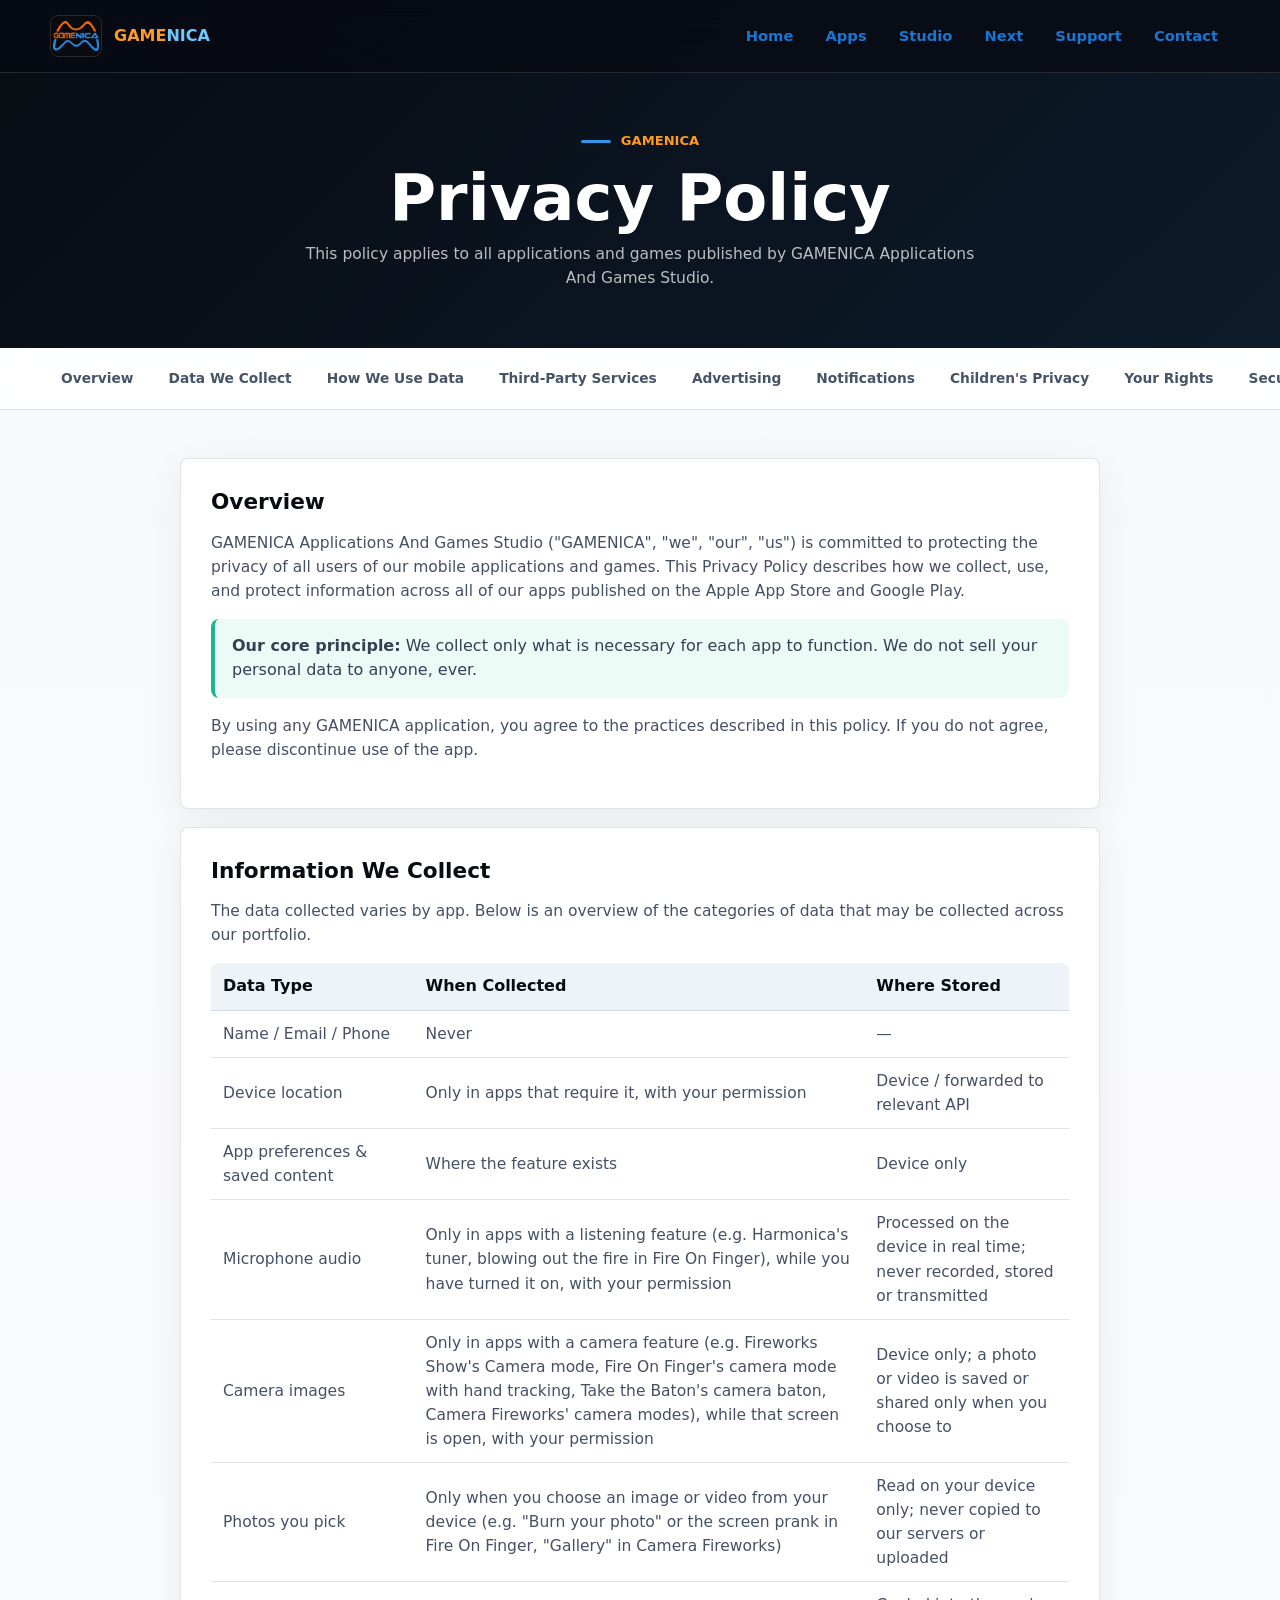
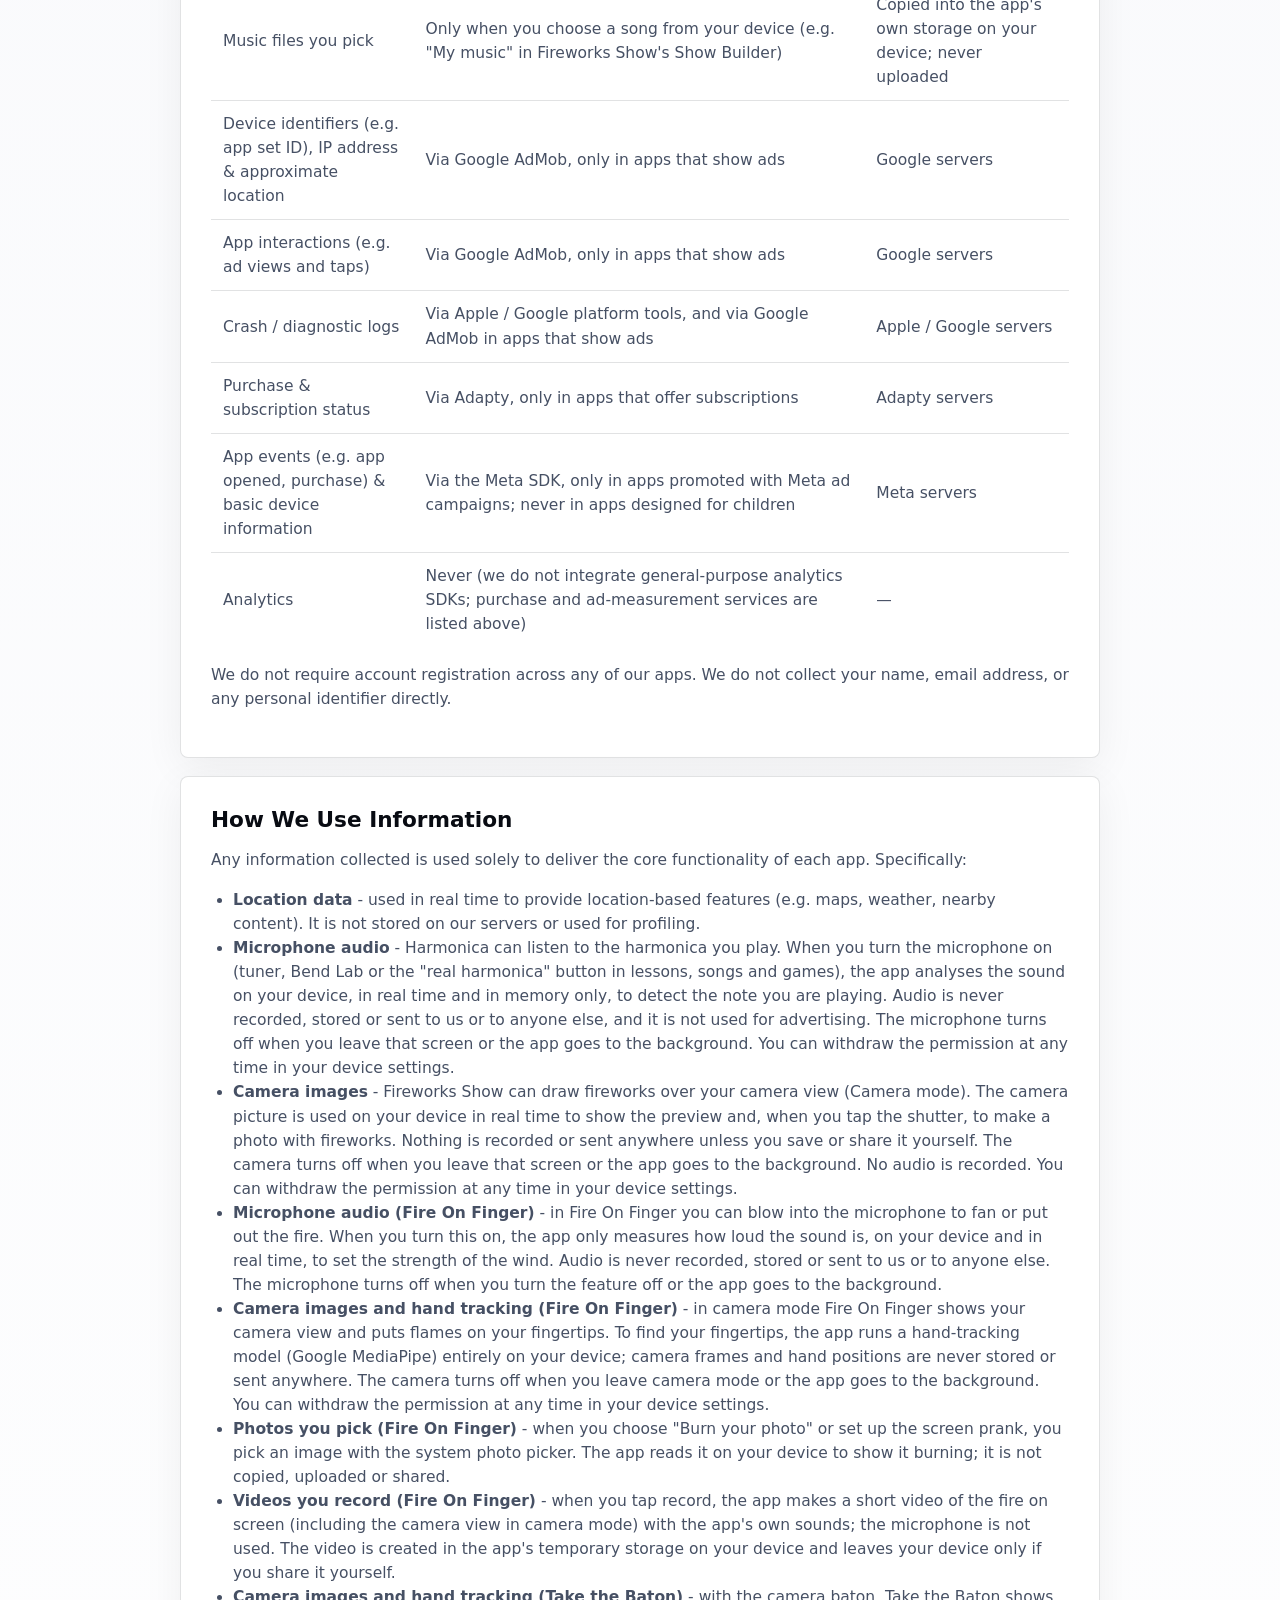
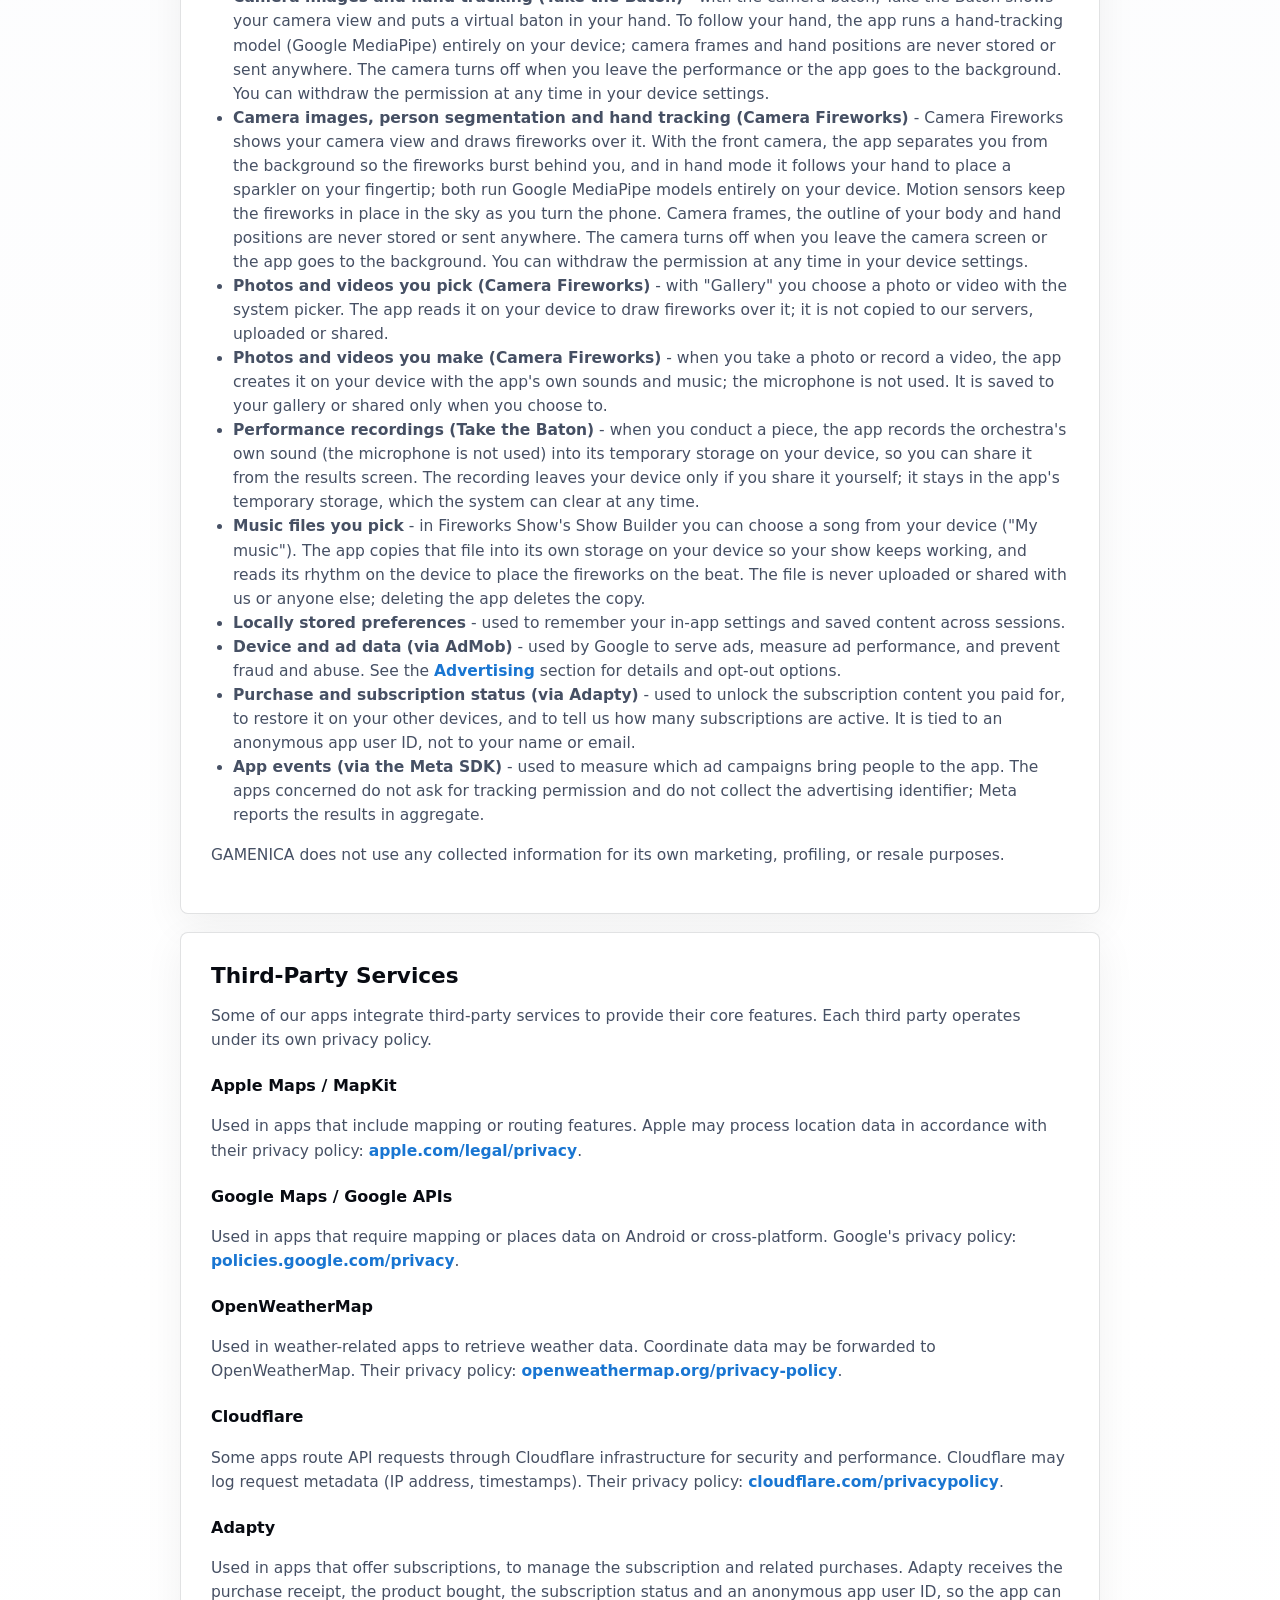
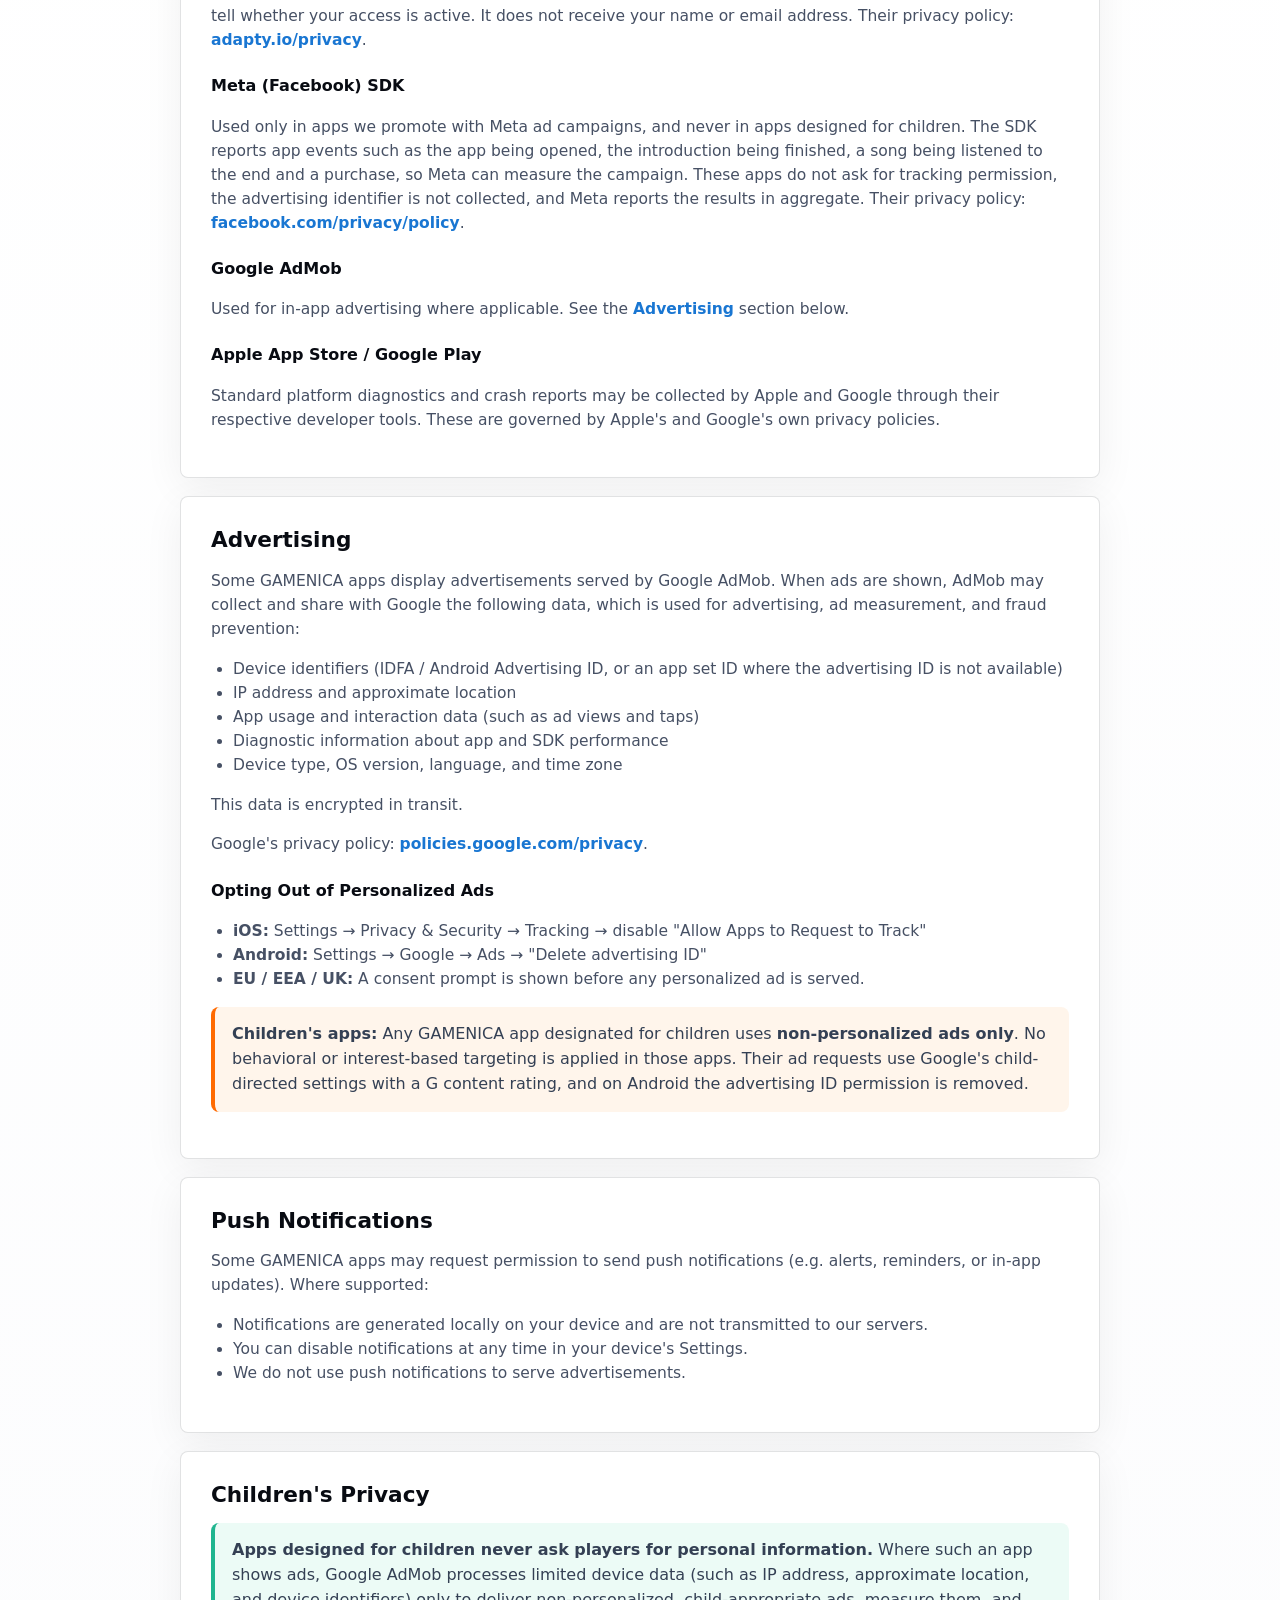
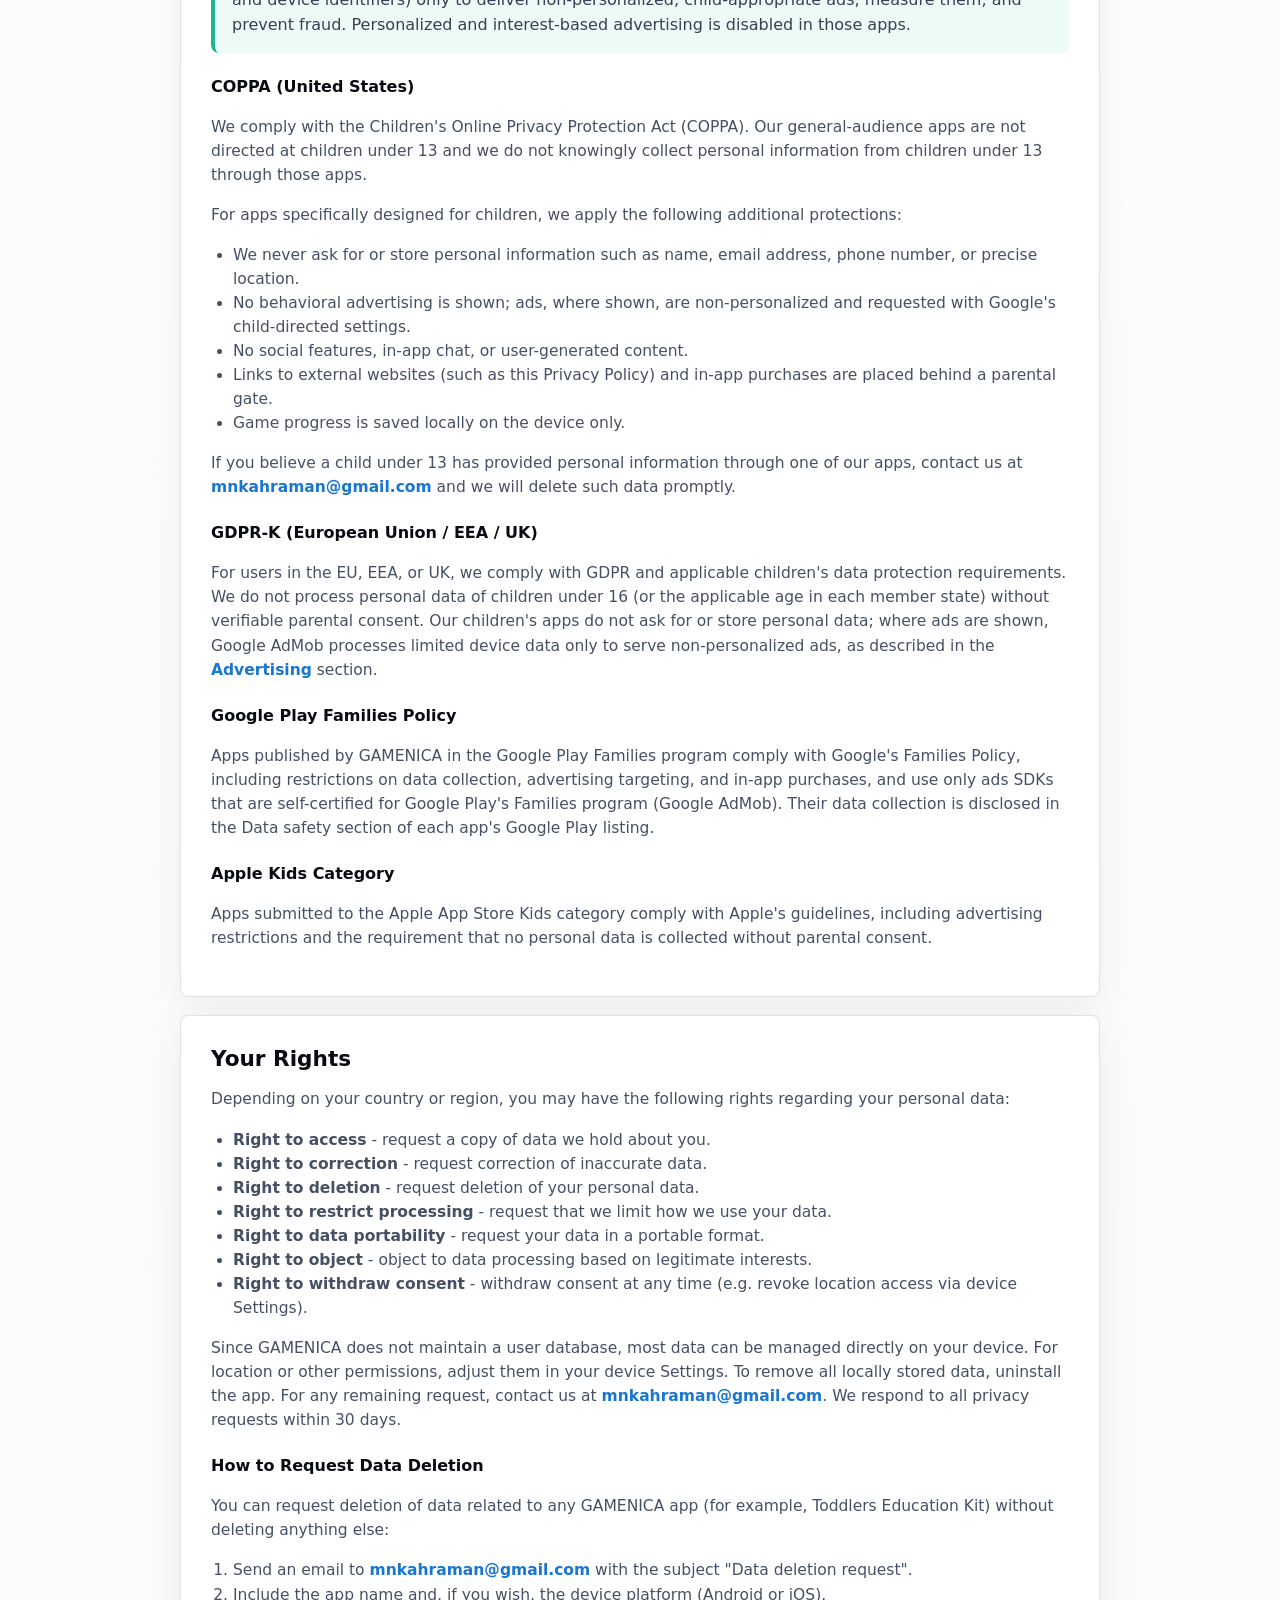
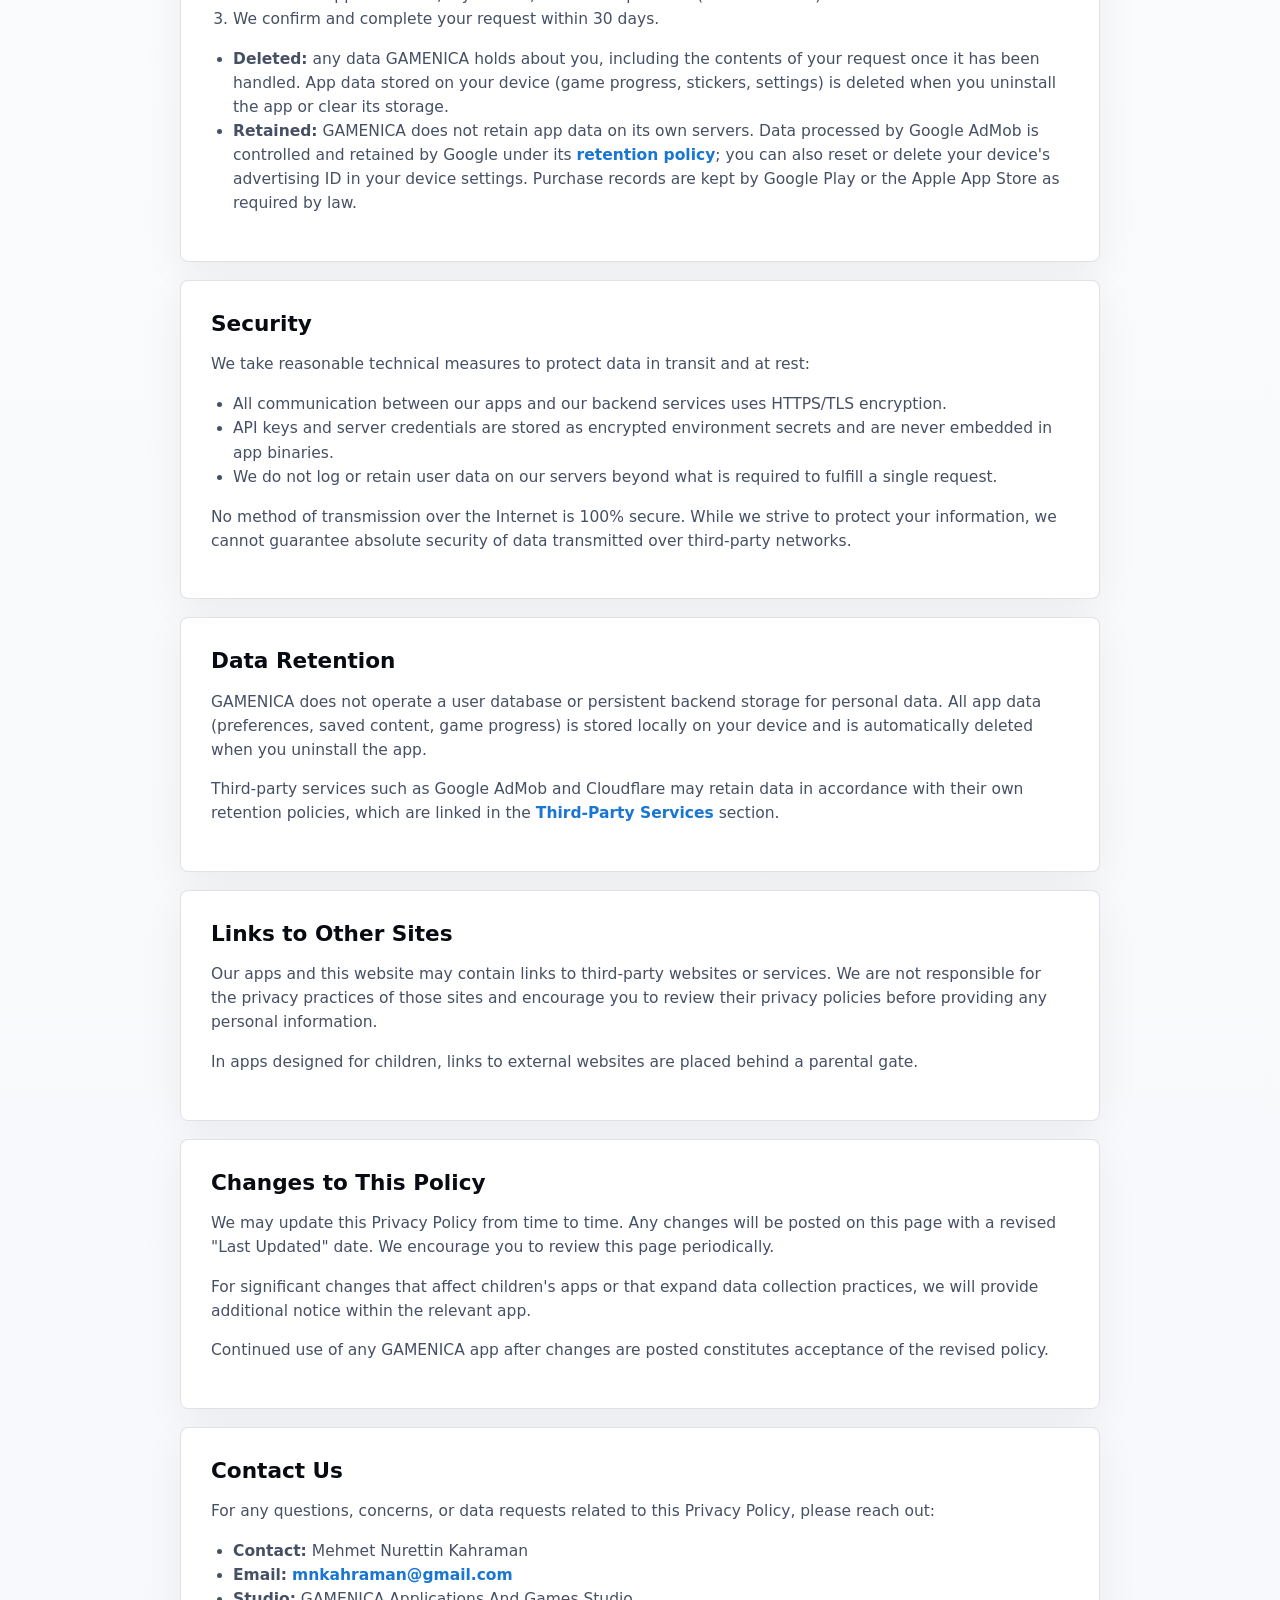
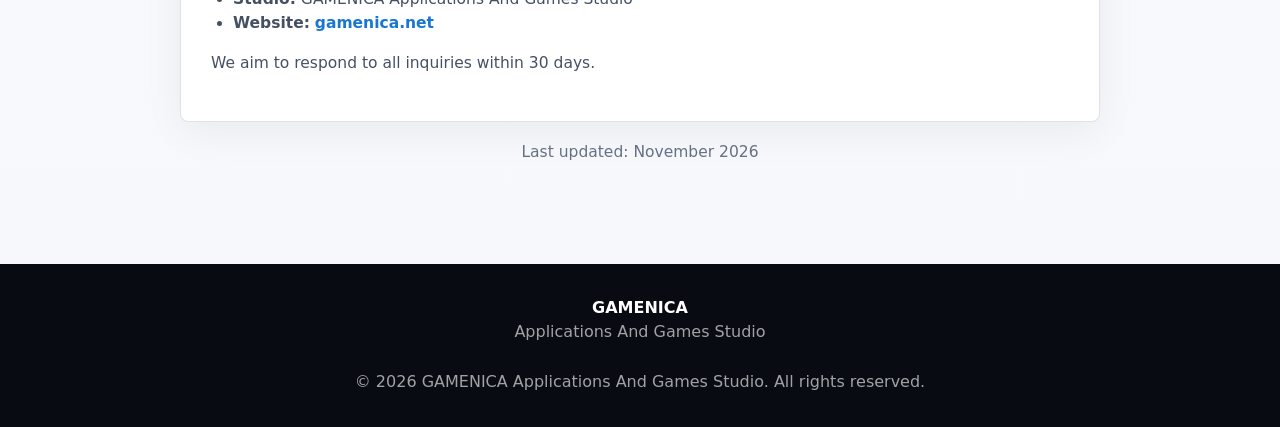
==== commit aaff8c10: "Add Camera Fireworks: AR Sky Video The app shipped on Google Play (2.0.0) today and was missing from" ====
--- a/privacy-policy/index.html
+++ b/privacy-policy/index.html
@@ -94,12 +94,12 @@
       </tr>
       <tr>
         <td>Camera images</td>
-        <td>Only in apps with a camera feature (e.g. Fireworks Show's Camera mode, Fire On Finger's camera mode with hand tracking, Take the Baton's camera baton), while that screen is open, with your permission</td>
+        <td>Only in apps with a camera feature (e.g. Fireworks Show's Camera mode, Fire On Finger's camera mode with hand tracking, Take the Baton's camera baton, Camera Fireworks' camera modes), while that screen is open, with your permission</td>
         <td>Device only; a photo or video is saved or shared only when you choose to</td>
       </tr>
       <tr>
         <td>Photos you pick</td>
-        <td>Only when you choose an image from your device (e.g. "Burn your photo" or the screen prank in Fire On Finger)</td>
+        <td>Only when you choose an image or video from your device (e.g. "Burn your photo" or the screen prank in Fire On Finger, "Gallery" in Camera Fireworks)</td>
         <td>Read on your device only; never copied to our servers or uploaded</td>
       </tr>
       <tr>
@@ -155,6 +155,9 @@
       <li><strong>Photos you pick (Fire On Finger)</strong> - when you choose "Burn your photo" or set up the screen prank, you pick an image with the system photo picker. The app reads it on your device to show it burning; it is not copied, uploaded or shared.</li>
       <li><strong>Videos you record (Fire On Finger)</strong> - when you tap record, the app makes a short video of the fire on screen (including the camera view in camera mode) with the app's own sounds; the microphone is not used. The video is created in the app's temporary storage on your device and leaves your device only if you share it yourself.</li>
       <li><strong>Camera images and hand tracking (Take the Baton)</strong> - with the camera baton, Take the Baton shows your camera view and puts a virtual baton in your hand. To follow your hand, the app runs a hand-tracking model (Google MediaPipe) entirely on your device; camera frames and hand positions are never stored or sent anywhere. The camera turns off when you leave the performance or the app goes to the background. You can withdraw the permission at any time in your device settings.</li>
+      <li><strong>Camera images, person segmentation and hand tracking (Camera Fireworks)</strong> - Camera Fireworks shows your camera view and draws fireworks over it. With the front camera, the app separates you from the background so the fireworks burst behind you, and in hand mode it follows your hand to place a sparkler on your fingertip; both run Google MediaPipe models entirely on your device. Motion sensors keep the fireworks in place in the sky as you turn the phone. Camera frames, the outline of your body and hand positions are never stored or sent anywhere. The camera turns off when you leave the camera screen or the app goes to the background. You can withdraw the permission at any time in your device settings.</li>
+      <li><strong>Photos and videos you pick (Camera Fireworks)</strong> - with "Gallery" you choose a photo or video with the system picker. The app reads it on your device to draw fireworks over it; it is not copied to our servers, uploaded or shared.</li>
+      <li><strong>Photos and videos you make (Camera Fireworks)</strong> - when you take a photo or record a video, the app creates it on your device with the app's own sounds and music; the microphone is not used. It is saved to your gallery or shared only when you choose to.</li>
       <li><strong>Performance recordings (Take the Baton)</strong> - when you conduct a piece, the app records the orchestra's own sound (the microphone is not used) into its temporary storage on your device, so you can share it from the results screen. The recording leaves your device only if you share it yourself; it stays in the app's temporary storage, which the system can clear at any time.</li>
       <li><strong>Music files you pick</strong> - in Fireworks Show's Show Builder you can choose a song from your device ("My music"). The app copies that file into its own storage on your device so your show keeps working, and reads its rhythm on the device to place the fireworks on the beat. The file is never uploaded or shared with us or anyone else; deleting the app deletes the copy.</li>
       <li><strong>Locally stored preferences</strong> - used to remember your in-app settings and saved content across sessions.</li>
